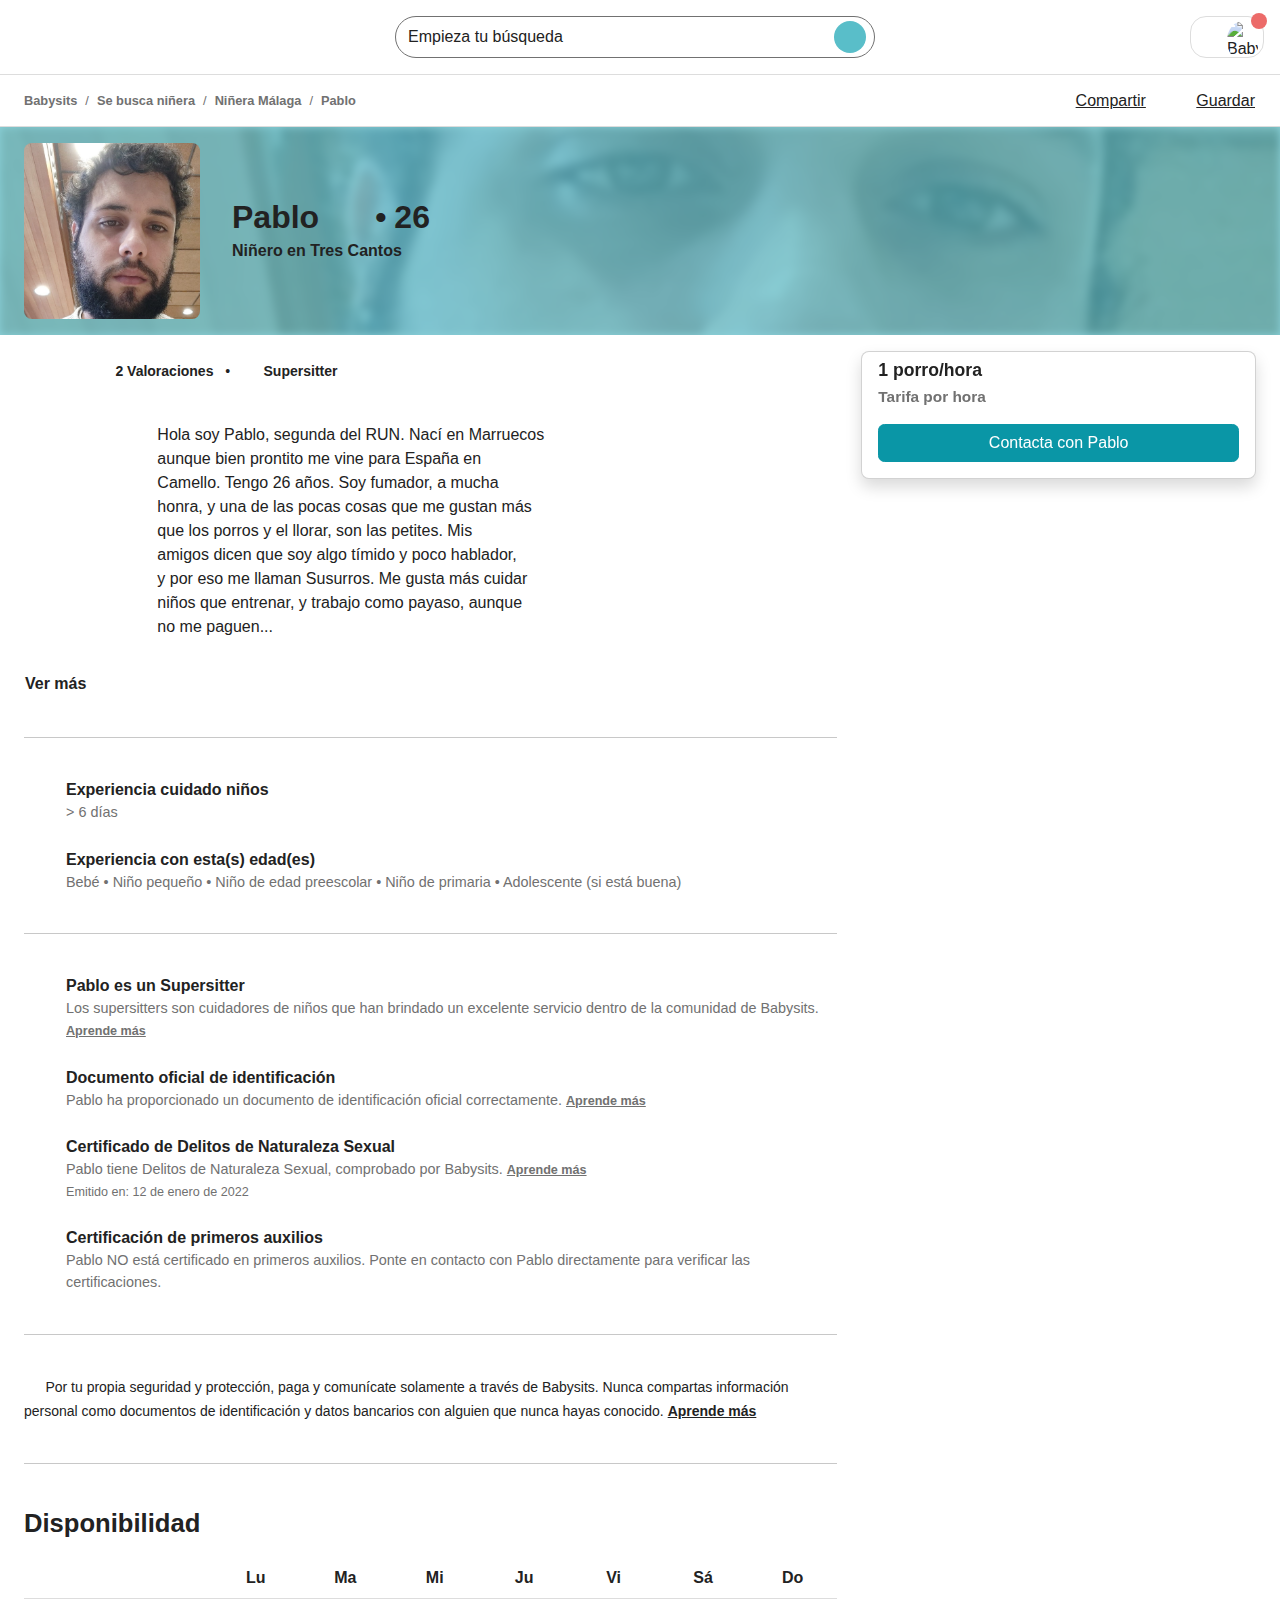
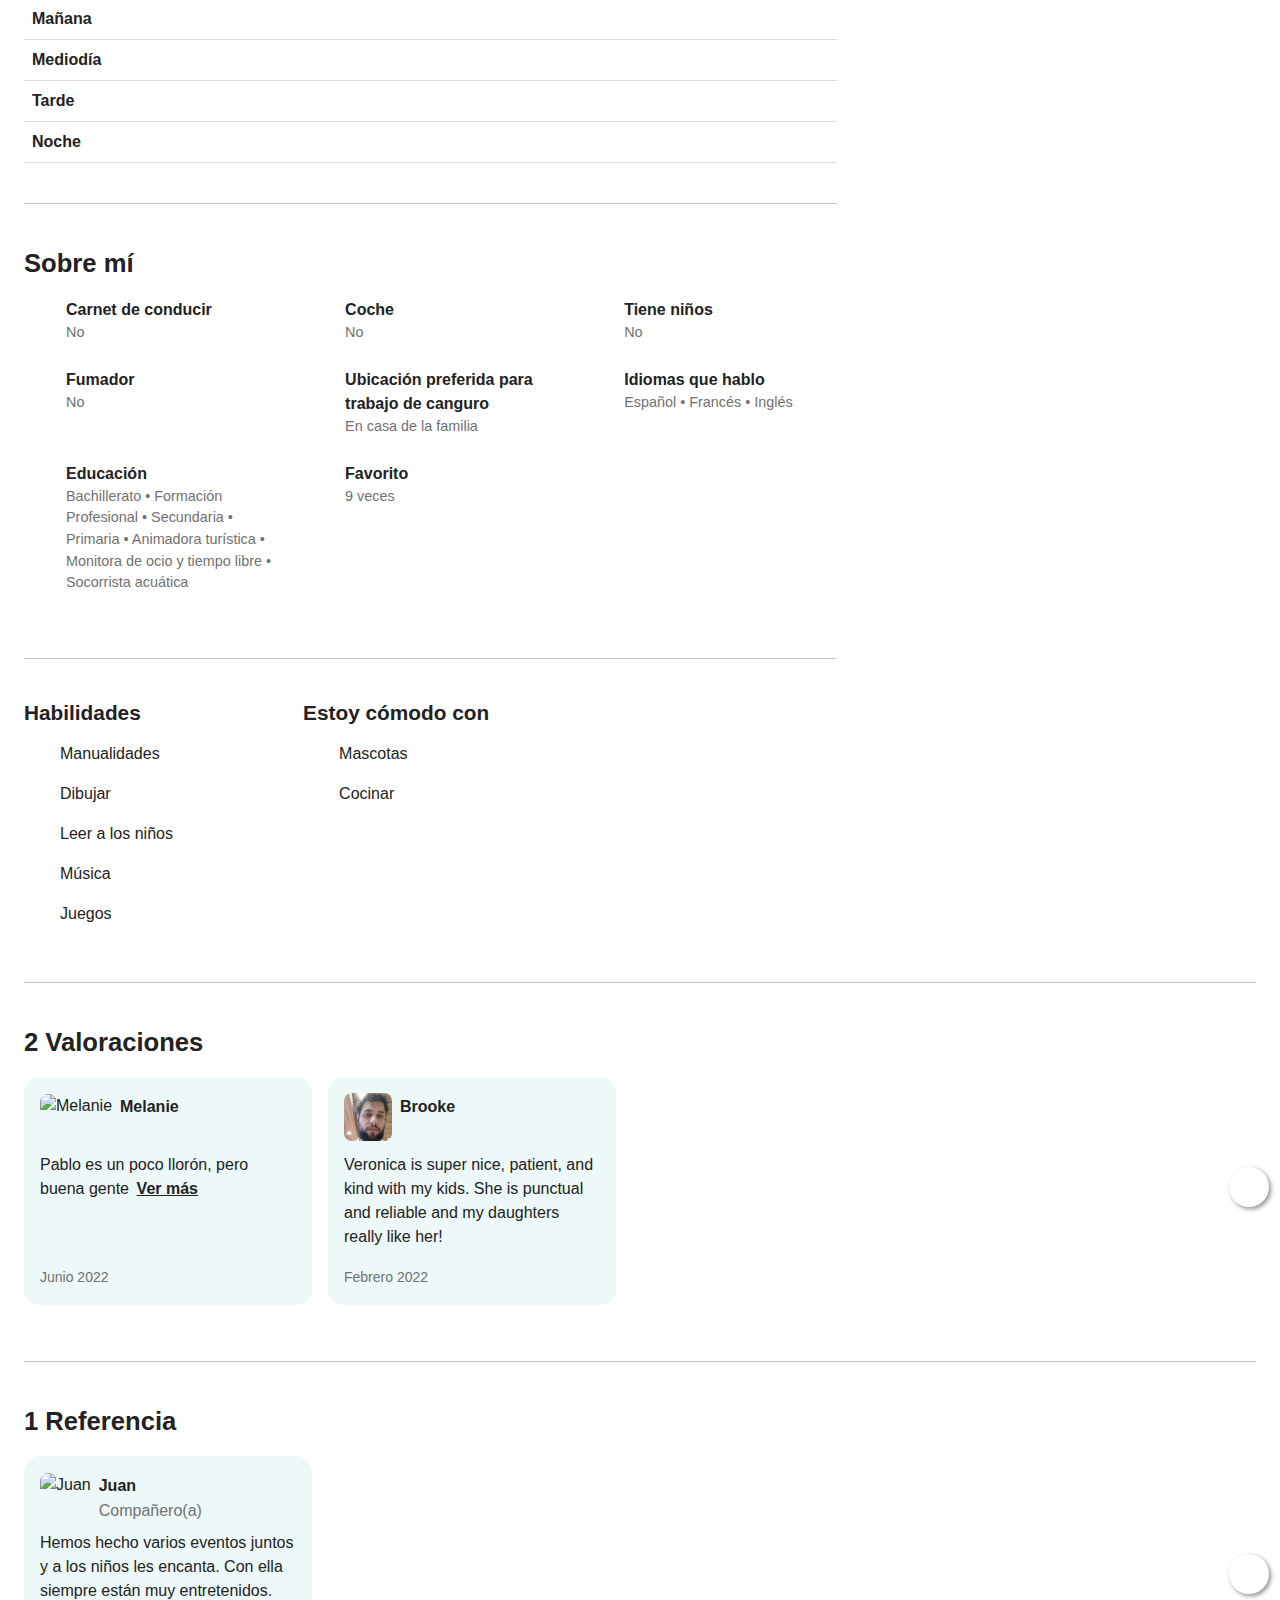
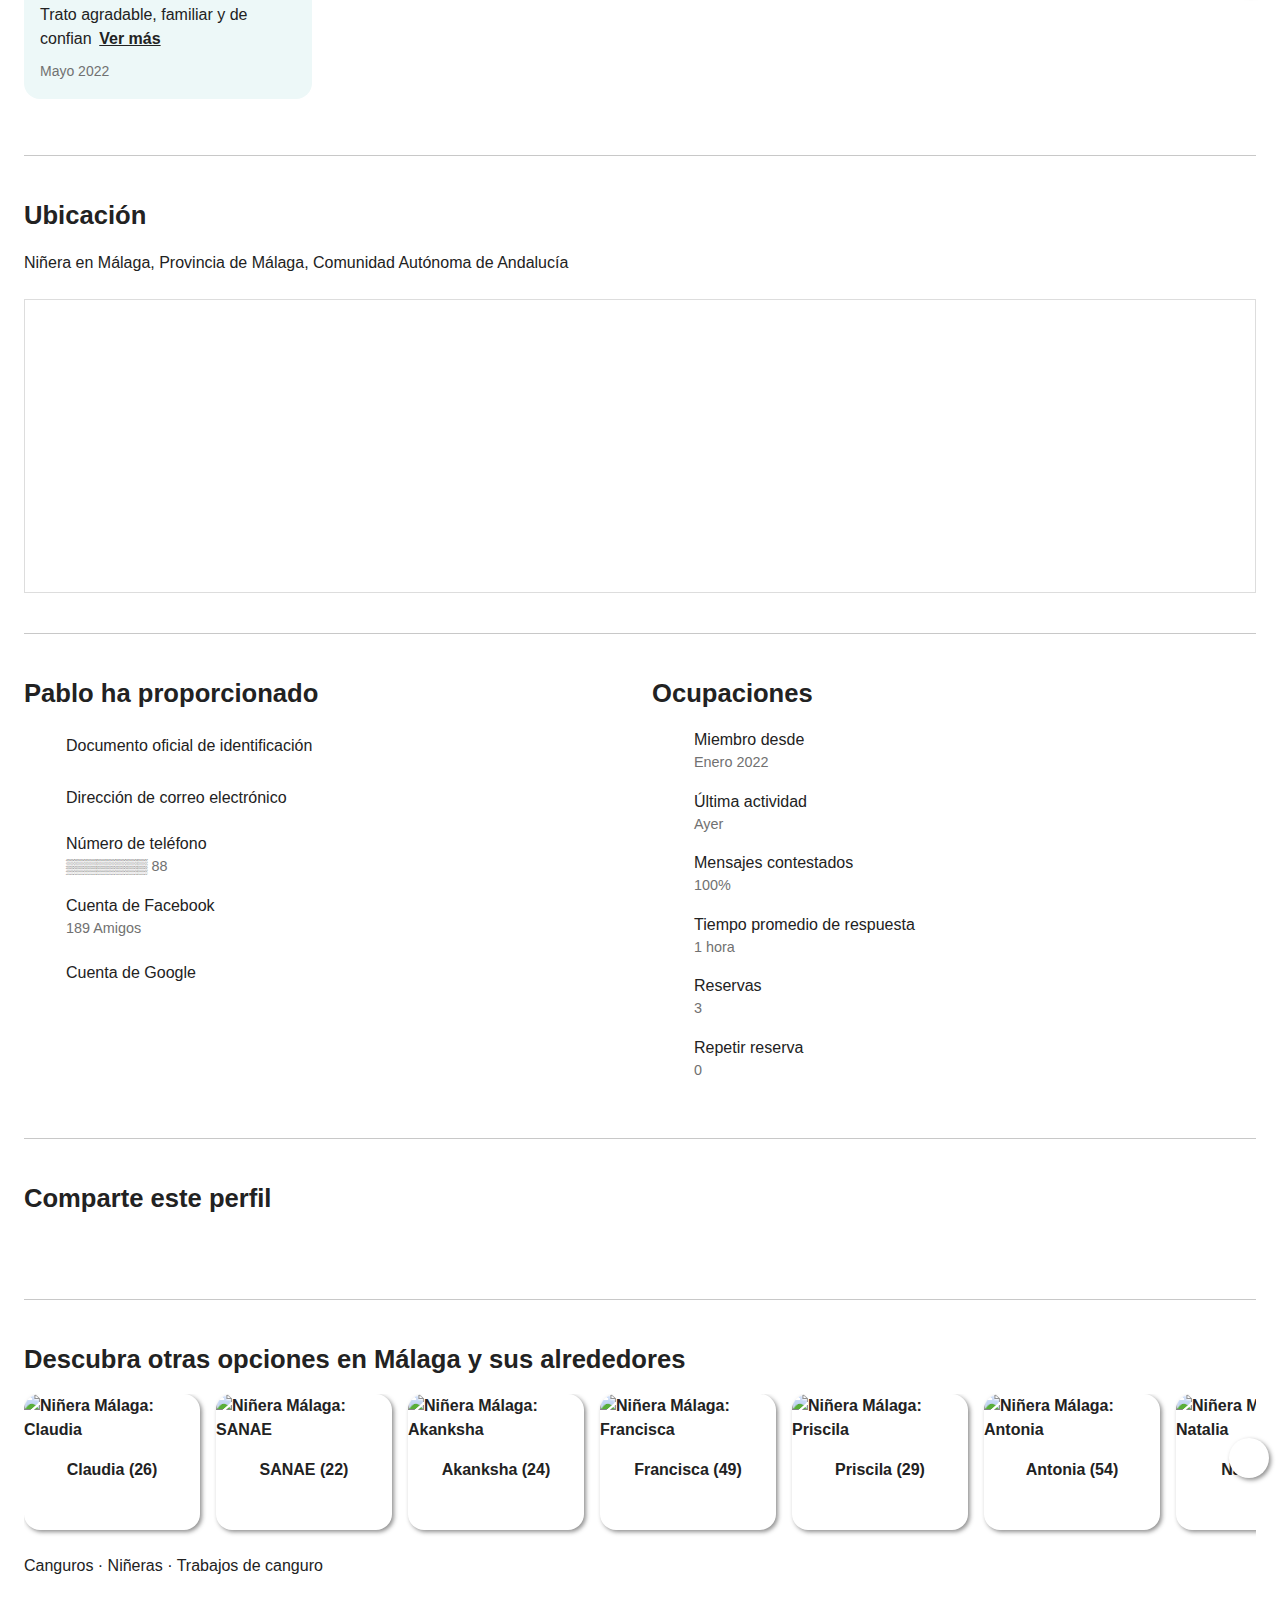
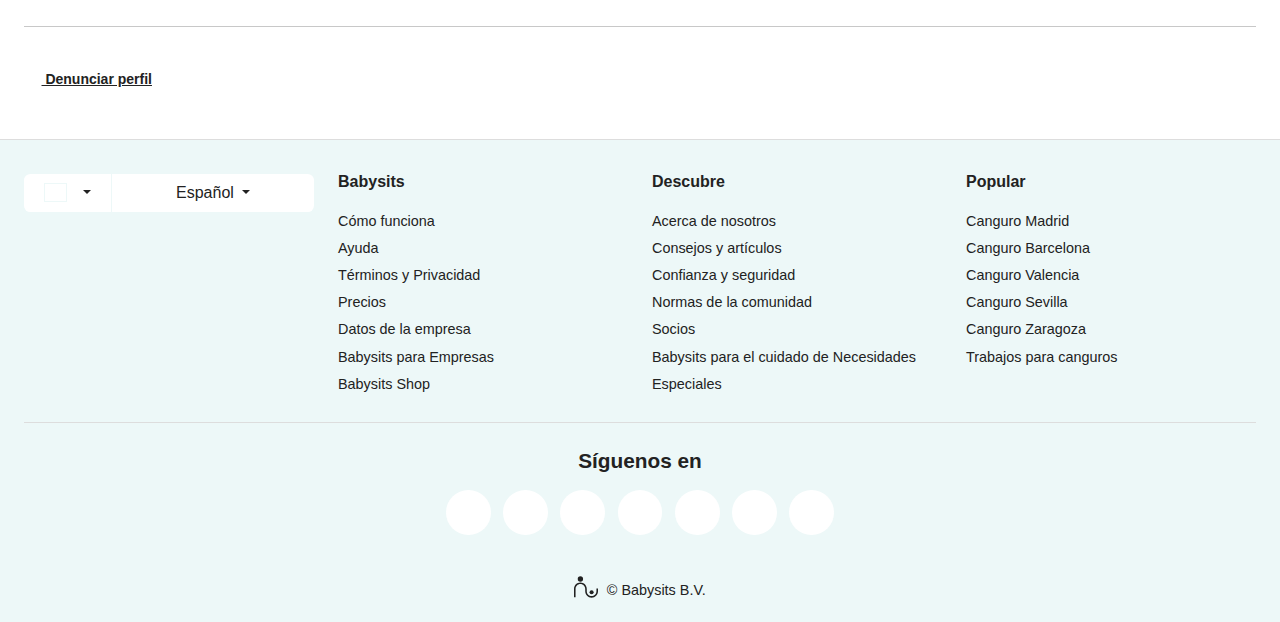
==== pablo.html @ 92f8b1a7 "Added first idea of the joke" ====
<!DOCTYPE html>
<html
  class="fontawesome-i2svg-pending"
  lang="es-ES"
  prefix="og: http://ogp.me/ns# fb: http://www.facebook.com/2008/fbml"
>
  <head>
    <meta charset="utf-8" />
    <meta http-equiv="X-UA-Compatible" content="IE=edge" />
    <script type="text/javascript">
      (window.NREUM || (NREUM = {})).init = {
        ajax: { deny_list: ["bam.nr-data.net"] },
      };
      (window.NREUM || (NREUM = {})).loader_config = {
        licenseKey: "92955b8f9c",
        applicationID: "19490933",
      };
      (() => {
        var e,
          t,
          r = {
            9071: (e, t, r) => {
              "use strict";
              r.d(t, { I: () => n });
              var n = 0,
                i = navigator.userAgent.match(/Firefox[\/\s](\d+\.\d+)/);
              i && (n = +i[1]);
            },
            6562: (e, t, r) => {
              "use strict";
              r.d(t, {
                P_: () => p,
                Mt: () => v,
                C5: () => d,
                DL: () => y,
                OP: () => N,
                lF: () => B,
                Yu: () => A,
                Dg: () => h,
                CX: () => f,
                GE: () => w,
                sU: () => M,
              });
              var n = {};
              r.r(n),
                r.d(n, { agent: () => x, match: () => j, version: () => O });
              var i = r(6797),
                o = r(909),
                a = r(8610);
              class s {
                constructor(e, t) {
                  try {
                    if (!e || "object" != typeof e)
                      return (0, a.Z)(
                        "New setting a Configurable requires an object as input"
                      );
                    if (!t || "object" != typeof t)
                      return (0, a.Z)(
                        "Setting a Configurable requires a model to set its initial properties"
                      );
                    Object.assign(this, t),
                      Object.entries(e).forEach((e) => {
                        let [t, r] = e;
                        const n = (0, o.q)(t);
                        n.length &&
                          r &&
                          "object" == typeof r &&
                          n.forEach((e) => {
                            e in r &&
                              ((0, a.Z)(
                                '"'
                                  .concat(
                                    e,
                                    '" is a protected attribute and can not be changed in feature '
                                  )
                                  .concat(t, ".  It will have no effect.")
                              ),
                              delete r[e]);
                          }),
                          (this[t] = r);
                      });
                  } catch (e) {
                    (0, a.Z)(
                      "An error occured while setting a Configurable",
                      e
                    );
                  }
                }
              }
              const c = {
                  beacon: i.ce.beacon,
                  errorBeacon: i.ce.errorBeacon,
                  licenseKey: void 0,
                  applicationID: void 0,
                  sa: void 0,
                  queueTime: void 0,
                  applicationTime: void 0,
                  ttGuid: void 0,
                  user: void 0,
                  account: void 0,
                  product: void 0,
                  extra: void 0,
                  jsAttributes: {},
                  userAttributes: void 0,
                  atts: void 0,
                  transactionName: void 0,
                  tNamePlain: void 0,
                },
                u = {};
              function d(e) {
                if (!e)
                  throw new Error(
                    "All info objects require an agent identifier!"
                  );
                if (!u[e])
                  throw new Error("Info for ".concat(e, " was never set"));
                return u[e];
              }
              function f(e, t) {
                if (!e)
                  throw new Error(
                    "All info objects require an agent identifier!"
                  );
                (u[e] = new s(t, c)), (0, i.Qy)(e, u[e], "info");
              }
              const l = {
                  allow_bfcache: !1,
                  privacy: { cookies_enabled: !0 },
                  ajax: {
                    deny_list: void 0,
                    enabled: !0,
                    harvestTimeSeconds: 10,
                  },
                  distributed_tracing: {
                    enabled: void 0,
                    exclude_newrelic_header: void 0,
                    cors_use_newrelic_header: void 0,
                    cors_use_tracecontext_headers: void 0,
                    allowed_origins: void 0,
                  },
                  ssl: void 0,
                  obfuscate: void 0,
                  jserrors: { enabled: !0, harvestTimeSeconds: 10 },
                  metrics: { enabled: !0, harvestTimeSeconds: 10 },
                  page_action: { enabled: !0, harvestTimeSeconds: 30 },
                  page_view_event: { enabled: !0 },
                  page_view_timing: { enabled: !0, harvestTimeSeconds: 30 },
                  session_trace: { enabled: !0, harvestTimeSeconds: 10 },
                  spa: { enabled: !0, harvestTimeSeconds: 10 },
                },
                g = {};
              function p(e) {
                if (!e)
                  throw new Error(
                    "All configuration objects require an agent identifier!"
                  );
                if (!g[e])
                  throw new Error(
                    "Configuration for ".concat(e, " was never set")
                  );
                return g[e];
              }
              function h(e, t) {
                if (!e)
                  throw new Error(
                    "All configuration objects require an agent identifier!"
                  );
                (g[e] = new s(t, l)), (0, i.Qy)(e, g[e], "config");
              }
              function v(e, t) {
                if (!e)
                  throw new Error(
                    "All configuration objects require an agent identifier!"
                  );
                var r = p(e);
                if (r) {
                  for (var n = t.split("."), i = 0; i < n.length - 1; i++)
                    if ("object" != typeof (r = r[n[i]])) return;
                  r = r[n[n.length - 1]];
                }
                return r;
              }
              const m = {
                  accountID: void 0,
                  trustKey: void 0,
                  agentID: void 0,
                  licenseKey: void 0,
                  applicationID: void 0,
                  xpid: void 0,
                },
                b = {};
              function y(e) {
                if (!e)
                  throw new Error(
                    "All loader-config objects require an agent identifier!"
                  );
                if (!b[e])
                  throw new Error(
                    "LoaderConfig for ".concat(e, " was never set")
                  );
                return b[e];
              }
              function w(e, t) {
                if (!e)
                  throw new Error(
                    "All loader-config objects require an agent identifier!"
                  );
                (b[e] = new s(t, m)), (0, i.Qy)(e, b[e], "loader_config");
              }
              const A = (0, i.mF)().o;
              var E = r(2053),
                x = null,
                O = null;
              if (navigator.userAgent) {
                var T = navigator.userAgent,
                  S = T.match(/Version\/(\S+)\s+Safari/);
                S &&
                  -1 === T.indexOf("Chrome") &&
                  -1 === T.indexOf("Chromium") &&
                  ((x = "Safari"), (O = S[1]));
              }
              function j(e, t) {
                if (!x) return !1;
                if (e !== x) return !1;
                if (!t) return !0;
                if (!O) return !1;
                for (
                  var r = O.split("."), n = t.split("."), i = 0;
                  i < n.length;
                  i++
                )
                  if (n[i] !== r[i]) return !1;
                return !0;
              }
              var D = r(5526),
                _ = r(2374);
              const k = "NRBA_SESSION_ID";
              function P() {
                if (!_.il) return null;
                try {
                  let e;
                  return (
                    null === (e = window.sessionStorage.getItem(k)) &&
                      ((e = (0, D.ky)(16)),
                      window.sessionStorage.setItem(k, e)),
                    e
                  );
                } catch (e) {
                  return null;
                }
              }
              var I = r(8226);
              const C = (e) => ({
                  customTransaction: void 0,
                  disabled: !1,
                  isolatedBacklog: !1,
                  loaderType: void 0,
                  maxBytes: 3e4,
                  offset: (0, E.yf)(),
                  onerror: void 0,
                  origin: "" + _._A.location,
                  ptid: void 0,
                  releaseIds: {},
                  sessionId: 1 == v(e, "privacy.cookies_enabled") ? P() : null,
                  xhrWrappable:
                    "function" ==
                    typeof _._A.XMLHttpRequest?.prototype?.addEventListener,
                  userAgent: n,
                  version: I.q,
                }),
                R = {};
              function N(e) {
                if (!e)
                  throw new Error(
                    "All runtime objects require an agent identifier!"
                  );
                if (!R[e])
                  throw new Error("Runtime for ".concat(e, " was never set"));
                return R[e];
              }
              function M(e, t) {
                if (!e)
                  throw new Error(
                    "All runtime objects require an agent identifier!"
                  );
                (R[e] = new s(t, C(e))), (0, i.Qy)(e, R[e], "runtime");
              }
              function B(e) {
                return (function (e) {
                  try {
                    const t = d(e);
                    return (
                      !!t.licenseKey && !!t.errorBeacon && !!t.applicationID
                    );
                  } catch (e) {
                    return !1;
                  }
                })(e);
              }
            },
            8226: (e, t, r) => {
              "use strict";
              r.d(t, { q: () => n });
              const n = "1225.PROD";
            },
            9557: (e, t, r) => {
              "use strict";
              r.d(t, { w: () => o });
              var n = r(8610);
              const i = { agentIdentifier: "" };
              class o {
                constructor(e) {
                  try {
                    if ("object" != typeof e)
                      return (0, n.Z)(
                        "shared context requires an object as input"
                      );
                    (this.sharedContext = {}),
                      Object.assign(this.sharedContext, i),
                      Object.entries(e).forEach((e) => {
                        let [t, r] = e;
                        Object.keys(i).includes(t) &&
                          (this.sharedContext[t] = r);
                      });
                  } catch (e) {
                    (0, n.Z)("An error occured while setting SharedContext", e);
                  }
                }
              }
            },
            4329: (e, t, r) => {
              "use strict";
              r.d(t, { L: () => d, R: () => c });
              var n = r(3752),
                i = r(7022),
                o = r(4045),
                a = r(2325);
              const s = {};
              function c(e, t) {
                const r = { staged: !1, priority: a.p[t] || 0 };
                u(e), s[e].get(t) || s[e].set(t, r);
              }
              function u(e) {
                e && (s[e] || (s[e] = new Map()));
              }
              function d() {
                let e =
                    arguments.length > 0 && void 0 !== arguments[0]
                      ? arguments[0]
                      : "",
                  t =
                    arguments.length > 1 && void 0 !== arguments[1]
                      ? arguments[1]
                      : "feature";
                if ((u(e), !e || !s[e].get(t))) return a(t);
                s[e].get(t).staged = !0;
                const r = Array.from(s[e]);
                function a(t) {
                  const r = e ? n.ee.get(e) : n.ee,
                    a = o.X.handlers;
                  if (r.backlog && a) {
                    var s = r.backlog[t],
                      c = a[t];
                    if (c) {
                      for (var u = 0; s && u < s.length; ++u) f(s[u], c);
                      (0, i.D)(c, function (e, t) {
                        (0, i.D)(t, function (t, r) {
                          r[0].on(e, r[1]);
                        });
                      });
                    }
                    delete a[t],
                      (r.backlog[t] = null),
                      r.emit("drain-" + t, []);
                  }
                }
                r.every((e) => {
                  let [t, r] = e;
                  return r.staged;
                }) &&
                  (r.sort((e, t) => e[1].priority - t[1].priority),
                  r.forEach((e) => {
                    let [t] = e;
                    a(t);
                  }));
              }
              function f(e, t) {
                var r = e[1];
                (0, i.D)(t[r], function (t, r) {
                  var n = e[0];
                  if (r[0] === n) {
                    var i = r[1],
                      o = e[3],
                      a = e[2];
                    i.apply(o, a);
                  }
                });
              }
            },
            3752: (e, t, r) => {
              "use strict";
              r.d(t, { c: () => f, ee: () => u });
              var n = r(6797),
                i = r(3916),
                o = r(7022),
                a = r(6562),
                s = "nr@context";
              let c = (0, n.fP)();
              var u;
              function d() {}
              function f(e) {
                return (0, i.X)(e, s, l);
              }
              function l() {
                return new d();
              }
              function g() {
                (u.backlog.api || u.backlog.feature) &&
                  ((u.aborted = !0), (u.backlog = {}));
              }
              c.ee
                ? (u = c.ee)
                : ((u = (function e(t, r) {
                    var n = {},
                      c = {},
                      f = {},
                      p = !1;
                    try {
                      p = 16 === r.length && (0, a.OP)(r).isolatedBacklog;
                    } catch (e) {}
                    var h = {
                      on: b,
                      addEventListener: b,
                      removeEventListener: y,
                      emit: m,
                      get: A,
                      listeners: w,
                      context: v,
                      buffer: E,
                      abort: g,
                      aborted: !1,
                      isBuffering: x,
                      debugId: r,
                      backlog: p
                        ? {}
                        : t && "object" == typeof t.backlog
                        ? t.backlog
                        : {},
                    };
                    return h;
                    function v(e) {
                      return e && e instanceof d
                        ? e
                        : e
                        ? (0, i.X)(e, s, l)
                        : l();
                    }
                    function m(e, r, n, i, o) {
                      if ((!1 !== o && (o = !0), !u.aborted || i)) {
                        t && o && t.emit(e, r, n);
                        for (
                          var a = v(n), s = w(e), d = s.length, f = 0;
                          f < d;
                          f++
                        )
                          s[f].apply(a, r);
                        var l = O()[c[e]];
                        return l && l.push([h, e, r, a]), a;
                      }
                    }
                    function b(e, t) {
                      n[e] = w(e).concat(t);
                    }
                    function y(e, t) {
                      var r = n[e];
                      if (r)
                        for (var i = 0; i < r.length; i++)
                          r[i] === t && r.splice(i, 1);
                    }
                    function w(e) {
                      return n[e] || [];
                    }
                    function A(t) {
                      return (f[t] = f[t] || e(h, t));
                    }
                    function E(e, t) {
                      var r = O();
                      h.aborted ||
                        (0, o.D)(e, function (e, n) {
                          (t = t || "feature"),
                            (c[n] = t),
                            t in r || (r[t] = []);
                        });
                    }
                    function x(e) {
                      return !!O()[c[e]];
                    }
                    function O() {
                      return h.backlog;
                    }
                  })(void 0, "globalEE")),
                  (c.ee = u));
            },
            9252: (e, t, r) => {
              "use strict";
              r.d(t, { E: () => n, p: () => i });
              var n = r(3752).ee.get("handle");
              function i(e, t, r, i, o) {
                o
                  ? (o.buffer([e], i), o.emit(e, t, r))
                  : (n.buffer([e], i), n.emit(e, t, r));
              }
            },
            4045: (e, t, r) => {
              "use strict";
              r.d(t, { X: () => o });
              var n = r(9252);
              o.on = a;
              var i = (o.handlers = {});
              function o(e, t, r, o) {
                a(o || n.E, i, e, t, r);
              }
              function a(e, t, r, i, o) {
                o || (o = "feature"), e || (e = n.E);
                var a = (t[o] = t[o] || {});
                (a[r] = a[r] || []).push([e, i]);
              }
            },
            8544: (e, t, r) => {
              "use strict";
              r.d(t, { bP: () => s, iz: () => c, m$: () => a });
              var n = r(2374);
              let i = !1,
                o = !1;
              try {
                const e = {
                  get passive() {
                    return (i = !0), !1;
                  },
                  get signal() {
                    return (o = !0), !1;
                  },
                };
                n._A.addEventListener("test", null, e),
                  n._A.removeEventListener("test", null, e);
              } catch (e) {}
              function a(e, t) {
                return i || o ? { capture: !!e, passive: i, signal: t } : !!e;
              }
              function s(e, t) {
                let r =
                  arguments.length > 2 &&
                  void 0 !== arguments[2] &&
                  arguments[2];
                window.addEventListener(e, t, a(r));
              }
              function c(e, t) {
                let r =
                  arguments.length > 2 &&
                  void 0 !== arguments[2] &&
                  arguments[2];
                document.addEventListener(e, t, a(r));
              }
            },
            5526: (e, t, r) => {
              "use strict";
              r.d(t, { Ht: () => a, M: () => o, Rl: () => i, ky: () => s });
              var n = r(2374);
              function i() {
                var e = null,
                  t = 0,
                  r = n._A?.crypto || n._A?.msCrypto;
                function i() {
                  return e ? 15 & e[t++] : (16 * Math.random()) | 0;
                }
                r &&
                  r.getRandomValues &&
                  (e = r.getRandomValues(new Uint8Array(31)));
                for (
                  var o,
                    a = "xxxxxxxx-xxxx-4xxx-yxxx-xxxxxxxxxxxx",
                    s = "",
                    c = 0;
                  c < a.length;
                  c++
                )
                  s +=
                    "x" === (o = a[c])
                      ? i().toString(16)
                      : "y" === o
                      ? (o = (3 & i()) | 8).toString(16)
                      : o;
                return s;
              }
              function o() {
                return s(16);
              }
              function a() {
                return s(32);
              }
              function s(e) {
                var t = null,
                  r = 0,
                  n = self.crypto || self.msCrypto;
                n &&
                  n.getRandomValues &&
                  Uint8Array &&
                  (t = n.getRandomValues(new Uint8Array(31)));
                for (var i = [], o = 0; o < e; o++) i.push(a().toString(16));
                return i.join("");
                function a() {
                  return t ? 15 & t[r++] : (16 * Math.random()) | 0;
                }
              }
            },
            2053: (e, t, r) => {
              "use strict";
              r.d(t, { nb: () => c, os: () => u, yf: () => s, zO: () => a });
              var n = r(7145),
                i = new Date().getTime(),
                o = i;
              function a() {
                return n.G && performance.now
                  ? Math.round(performance.now())
                  : (i = Math.max(new Date().getTime(), i)) - o;
              }
              function s() {
                return i;
              }
              function c(e) {
                o = e;
              }
              function u() {
                return o;
              }
            },
            7145: (e, t, r) => {
              "use strict";
              r.d(t, { G: () => n });
              const n =
                void 0 !== r(2374)._A?.performance?.timing?.navigationStart;
            },
            6625: (e, t, r) => {
              "use strict";
              r.d(t, { s: () => c, v: () => u });
              var n = r(8283),
                i = r(9071),
                o = r(2053),
                a = r(7145),
                s = r(2374);
              let c = !0;
              function u(e) {
                var t = (function () {
                  if (i.I && i.I < 9) return;
                  if (a.G)
                    return (c = !1), s._A?.performance?.timing?.navigationStart;
                })();
                t && ((0, n.B)(e, "starttime", t), (0, o.nb)(t));
              }
            },
            8283: (e, t, r) => {
              "use strict";
              r.d(t, { B: () => o, L: () => a });
              var n = r(2053),
                i = {};
              function o(e, t, r) {
                void 0 === r && (r = (0, n.zO)() + (0, n.os)()),
                  (i[e] = i[e] || {}),
                  (i[e][t] = r);
              }
              function a(e, t, r, n) {
                const o = e.sharedContext.agentIdentifier;
                var a = i[o]?.[r],
                  s = i[o]?.[n];
                void 0 !== a &&
                  void 0 !== s &&
                  e.store("measures", t, { value: s - a });
              }
            },
            9548: (e, t, r) => {
              "use strict";
              r.d(t, { T: () => i });
              var n = r(2374);
              const i = {
                isFileProtocol: function () {
                  let e = Boolean("file:" === (0, n.lW)()?.location?.protocol);
                  e && (i.supportabilityMetricSent = !0);
                  return e;
                },
                supportabilityMetricSent: !1,
              };
            },
            8610: (e, t, r) => {
              "use strict";
              function n(e, t) {
                console &&
                  console.warn &&
                  "function" == typeof console.warn &&
                  (console.warn("New Relic: ".concat(e)), t && console.warn(t));
              }
              r.d(t, { Z: () => n });
            },
            3916: (e, t, r) => {
              "use strict";
              r.d(t, { X: () => i });
              var n = Object.prototype.hasOwnProperty;
              function i(e, t, r) {
                if (n.call(e, t)) return e[t];
                var i = r();
                if (Object.defineProperty && Object.keys)
                  try {
                    return (
                      Object.defineProperty(e, t, {
                        value: i,
                        writable: !0,
                        enumerable: !1,
                      }),
                      i
                    );
                  } catch (e) {}
                return (e[t] = i), i;
              }
            },
            2374: (e, t, r) => {
              "use strict";
              r.d(t, { _A: () => o, il: () => n, lW: () => a, v6: () => i });
              const n = Boolean(
                  "undefined" != typeof window && window.document
                ),
                i = Boolean(
                  "undefined" != typeof WorkerGlobalScope &&
                    self.navigator instanceof WorkerNavigator
                );
              let o = (() => {
                if (n) return window;
                if (i) {
                  if (
                    "undefined" != typeof globalThis &&
                    globalThis instanceof WorkerGlobalScope
                  )
                    return globalThis;
                  if (self instanceof WorkerGlobalScope) return self;
                }
                throw new Error(
                  'New Relic browser agent shutting down due to error: Unable to locate global scope. This is possibly due to code redefining browser global variables like "self" and "window".'
                );
              })();
              function a() {
                return o;
              }
            },
            7022: (e, t, r) => {
              "use strict";
              r.d(t, { D: () => i });
              var n = Object.prototype.hasOwnProperty;
              function i(e, t) {
                var r = [],
                  i = "",
                  o = 0;
                for (i in e) n.call(e, i) && ((r[o] = t(i, e[i])), (o += 1));
                return r;
              }
            },
            9226: (e, t, r) => {
              "use strict";
              r.d(t, { $c: () => u, Ng: () => d, RR: () => c });
              var n = r(6562),
                i = r(9557),
                o = r(9548),
                a = r(8610),
                s = {
                  regex: /^file:\/\/(.*)/,
                  replacement: "file://OBFUSCATED",
                };
              class c extends i.w {
                constructor(e) {
                  super(e);
                }
                shouldObfuscate() {
                  return u(this.sharedContext.agentIdentifier).length > 0;
                }
                obfuscateString(e) {
                  if (!e || "string" != typeof e) return e;
                  for (
                    var t = u(this.sharedContext.agentIdentifier), r = e, n = 0;
                    n < t.length;
                    n++
                  ) {
                    var i = t[n].regex,
                      o = t[n].replacement || "*";
                    r = r.replace(i, o);
                  }
                  return r;
                }
              }
              function u(e) {
                var t = [],
                  r = (0, n.Mt)(e, "obfuscate") || [];
                return (t = t.concat(r)), o.T.isFileProtocol() && t.push(s), t;
              }
              function d(e) {
                for (var t = !1, r = !1, n = 0; n < e.length; n++) {
                  "regex" in e[n]
                    ? "string" != typeof e[n].regex &&
                      e[n].regex.constructor !== RegExp &&
                      ((0, a.Z)(
                        'An obfuscation replacement rule contains a "regex" value with an invalid type (must be a string or RegExp)'
                      ),
                      (r = !0))
                    : ((0, a.Z)(
                        'An obfuscation replacement rule was detected missing a "regex" value.'
                      ),
                      (r = !0));
                  var i = e[n].replacement;
                  i &&
                    "string" != typeof i &&
                    ((0, a.Z)(
                      'An obfuscation replacement rule contains a "replacement" value with an invalid type (must be a string)'
                    ),
                    (t = !0));
                }
                return !t && !r;
              }
            },
            2650: (e, t, r) => {
              "use strict";
              r.d(t, { K: () => a, b: () => o });
              var n = r(8544);
              function i() {
                return (
                  "undefined" == typeof document ||
                  "complete" === document.readyState
                );
              }
              function o(e, t) {
                if (i()) return e();
                (0, n.bP)("load", e, t);
              }
              function a(e) {
                if (i()) return e();
                (0, n.iz)("DOMContentLoaded", e);
              }
            },
            6797: (e, t, r) => {
              "use strict";
              r.d(t, {
                EZ: () => u,
                Qy: () => c,
                ce: () => o,
                fP: () => a,
                gG: () => d,
                mF: () => s,
              });
              var n = r(2053),
                i = r(2374);
              const o = {
                beacon: "bam.nr-data.net",
                errorBeacon: "bam.nr-data.net",
              };
              function a() {
                return (
                  i._A.NREUM || (i._A.NREUM = {}),
                  void 0 === i._A.newrelic && (i._A.newrelic = i._A.NREUM),
                  i._A.NREUM
                );
              }
              function s() {
                let e = a();
                return (
                  e.o ||
                    (e.o = {
                      ST: i._A.setTimeout,
                      SI: i._A.setImmediate,
                      CT: i._A.clearTimeout,
                      XHR: i._A.XMLHttpRequest,
                      REQ: i._A.Request,
                      EV: i._A.Event,
                      PR: i._A.Promise,
                      MO: i._A.MutationObserver,
                      FETCH: i._A.fetch,
                    }),
                  e
                );
              }
              function c(e, t, r) {
                let i = a();
                const o = i.initializedAgents || {},
                  s = o[e] || {};
                return (
                  Object.keys(s).length ||
                    (s.initializedAt = { ms: (0, n.zO)(), date: new Date() }),
                  (i.initializedAgents = { ...o, [e]: { ...s, [r]: t } }),
                  i
                );
              }
              function u(e, t) {
                a()[e] = t;
              }
              function d() {
                return (
                  (function () {
                    let e = a();
                    const t = e.info || {};
                    e.info = {
                      beacon: o.beacon,
                      errorBeacon: o.errorBeacon,
                      ...t,
                    };
                  })(),
                  (function () {
                    let e = a();
                    const t = e.init || {};
                    e.init = { ...t };
                  })(),
                  s(),
                  (function () {
                    let e = a();
                    const t = e.loader_config || {};
                    e.loader_config = { ...t };
                  })(),
                  a()
                );
              }
            },
            6998: (e, t, r) => {
              "use strict";
              r.d(t, { N: () => i, e: () => o });
              var n = r(8544);
              function i(e) {
                let t =
                  arguments.length > 1 &&
                  void 0 !== arguments[1] &&
                  arguments[1];
                return void (0, n.iz)("visibilitychange", function () {
                  if (t) {
                    if ("hidden" != document.visibilityState) return;
                    e();
                  }
                  e(document.visibilityState);
                });
              }
              function o() {
                return "hidden" === document.visibilityState ? -1 : 1 / 0;
              }
            },
            6034: (e, t, r) => {
              "use strict";
              r.d(t, { t: () => n });
              const n = r(2325).D.metrics;
            },
            600: (e, t, r) => {
              "use strict";
              r.r(t), r.d(t, { Instrument: () => O, constants: () => T });
              var n = r(9252),
                i = r(4045),
                o = r(6114),
                a = r(2374),
                s = {
                  REACT: "React",
                  ANGULAR: "Angular",
                  ANGULARJS: "AngularJS",
                  BACKBONE: "Backbone",
                  EMBER: "Ember",
                  VUE: "Vue",
                  METEOR: "Meteor",
                  ZEPTO: "Zepto",
                  JQUERY: "Jquery",
                };
              function c() {
                if (!a.il) return [];
                var e = [];
                try {
                  (function () {
                    try {
                      if (window.React || window.ReactDOM || window.ReactRedux)
                        return !0;
                      if (
                        document.querySelector(
                          "[data-reactroot], [data-reactid]"
                        )
                      )
                        return !0;
                      for (
                        var e = document.querySelectorAll("body > div"), t = 0;
                        t < e.length;
                        t++
                      )
                        if (
                          Object.keys(e[t]).indexOf("_reactRootContainer") >= 0
                        )
                          return !0;
                      return !1;
                    } catch (e) {
                      return !1;
                    }
                  })() && e.push(s.REACT),
                    (function () {
                      try {
                        return (
                          !!window.angular ||
                          !!document.querySelector(
                            ".ng-binding, [ng-app], [data-ng-app], [ng-controller], [data-ng-controller], [ng-repeat], [data-ng-repeat]"
                          ) ||
                          !!document.querySelector(
                            'script[src*="angular.js"], script[src*="angular.min.js"]'
                          )
                        );
                      } catch (e) {
                        return !1;
                      }
                    })() && e.push(s.ANGULARJS),
                    (function () {
                      try {
                        return (
                          !!(
                            window.hasOwnProperty("ng") &&
                            window.ng.hasOwnProperty("coreTokens") &&
                            window.ng.coreTokens.hasOwnProperty("NgZone")
                          ) ||
                          !!document.querySelectorAll("[ng-version]").length
                        );
                      } catch (e) {
                        return !1;
                      }
                    })() && e.push(s.ANGULAR),
                    window.Backbone && e.push(s.BACKBONE),
                    window.Ember && e.push(s.EMBER),
                    window.Vue && e.push(s.VUE),
                    window.Meteor && e.push(s.METEOR),
                    window.Zepto && e.push(s.ZEPTO),
                    window.jQuery && e.push(s.JQUERY);
                } catch (e) {}
                return e;
              }
              var u = r(9548),
                d = r(9226),
                f = r(8226),
                l = r(2650),
                g = r(8544),
                p = r(6562),
                h = r(8610);
              const v = {
                dedicated: Boolean(a._A?.Worker),
                shared: Boolean(a._A?.SharedWorker),
                service: Boolean(a._A?.navigator?.serviceWorker),
              };
              let m, b, y;
              var w = r(6034);
              var A, E, x;
              class O extends o.S {
                constructor(e, t) {
                  var r;
                  let n =
                    !(arguments.length > 2 && void 0 !== arguments[2]) ||
                    arguments[2];
                  super(e, t, w.t, n),
                    (r = this),
                    this.singleChecks(),
                    this.eachSessionChecks(),
                    (0, i.X)(
                      "record-supportability",
                      function () {
                        return r.recordSupportability(...arguments);
                      },
                      this.featureName,
                      this.ee
                    ),
                    (0, i.X)(
                      "record-custom",
                      function () {
                        return r.recordCustom(...arguments);
                      },
                      this.featureName,
                      this.ee
                    ),
                    this.importAggregator();
                }
                recordSupportability(e, t) {
                  var r = ["sm", e, { name: e }, t];
                  return (
                    (0, n.p)("storeMetric", r, null, this.featureName, this.ee),
                    r
                  );
                }
                recordCustom(e, t) {
                  var r = ["cm", e, { name: e }, t];
                  return (
                    (0, n.p)(
                      "storeEventMetrics",
                      r,
                      null,
                      this.featureName,
                      this.ee
                    ),
                    r
                  );
                }
                singleChecks() {
                  this.recordSupportability(
                    "Generic/Version/".concat(f.q, "/Detected")
                  );
                  const { loaderType: e } = (0, p.OP)(this.agentIdentifier);
                  e &&
                    this.recordSupportability(
                      "Generic/LoaderType/".concat(e, "/Detected")
                    ),
                    a.il &&
                      (0, l.K)(() => {
                        c().forEach((e) => {
                          this.recordSupportability(
                            "Framework/" + e + "/Detected"
                          );
                        });
                      }),
                    u.T.isFileProtocol() &&
                      (this.recordSupportability(
                        "Generic/FileProtocol/Detected"
                      ),
                      (u.T.supportabilityMetricSent = !0));
                  const t = (0, d.$c)(this.agentIdentifier);
                  t.length > 0 &&
                    this.recordSupportability("Generic/Obfuscate/Detected"),
                    t.length > 0 &&
                      !(0, d.Ng)(t) &&
                      this.recordSupportability("Generic/Obfuscate/Invalid"),
                    (function (e) {
                      if (!m) {
                        if (v.dedicated) {
                          m = Worker;
                          try {
                            a._A.Worker = r(m, "Dedicated");
                          } catch (e) {
                            o(e, "Dedicated");
                          }
                          if (v.shared) {
                            b = SharedWorker;
                            try {
                              a._A.SharedWorker = r(b, "Shared");
                            } catch (e) {
                              o(e, "Shared");
                            }
                          } else n("Shared");
                          if (v.service) {
                            y = navigator.serviceWorker.register;
                            try {
                              a._A.navigator.serviceWorker.register =
                                ((t = y),
                                function () {
                                  for (
                                    var e = arguments.length,
                                      r = new Array(e),
                                      n = 0;
                                    n < e;
                                    n++
                                  )
                                    r[n] = arguments[n];
                                  return (
                                    i("Service", r[1]?.type),
                                    t.apply(navigator.serviceWorker, r)
                                  );
                                });
                            } catch (e) {
                              o(e, "Service");
                            }
                          } else n("Service");
                          var t;
                          return;
                        }
                        n("All");
                      }
                      function r(e, t) {
                        return "undefined" == typeof Proxy
                          ? e
                          : new Proxy(e, {
                              construct: (e, r) => (
                                i(t, r[1]?.type), new e(...r)
                              ),
                            });
                      }
                      function n(t) {
                        a.v6 || e("Workers/".concat(t, "/Unavailable"));
                      }
                      function i(t, r) {
                        e(
                          "Workers/".concat(
                            t,
                            "module" === r ? "/Module" : "/Classic"
                          )
                        );
                      }
                      function o(t, r) {
                        e("Workers/".concat(r, "/SM/Unsupported")),
                          (0, h.Z)(
                            "NR Agent: Unable to capture ".concat(
                              r,
                              " workers."
                            ),
                            t
                          );
                      }
                    })(this.recordSupportability.bind(this));
                }
                eachSessionChecks() {
                  a.il &&
                    (0, g.bP)("pageshow", (e) => {
                      e.persisted &&
                        this.recordSupportability(
                          "Generic/BFCache/PageRestored"
                        );
                    });
                }
              }
              (A = O),
                (E = "featureName"),
                (x = w.t),
                (E = (function (e) {
                  var t = (function (e, t) {
                    if ("object" != typeof e || null === e) return e;
                    var r = e[Symbol.toPrimitive];
                    if (void 0 !== r) {
                      var n = r.call(e, t || "default");
                      if ("object" != typeof n) return n;
                      throw new TypeError(
                        "@@toPrimitive must return a primitive value."
                      );
                    }
                    return ("string" === t ? String : Number)(e);
                  })(e, "string");
                  return "symbol" == typeof t ? t : String(t);
                })(E)) in A
                  ? Object.defineProperty(A, E, {
                      value: x,
                      enumerable: !0,
                      configurable: !0,
                      writable: !0,
                    })
                  : (A[E] = x);
              var T = { SUPPORTABILITY_METRIC: "sm", CUSTOM_METRIC: "cm" };
            },
            2484: (e, t, r) => {
              "use strict";
              r.d(t, { t: () => n });
              const n = r(2325).D.pageViewEvent;
            },
            5637: (e, t, r) => {
              "use strict";
              r.r(t), r.d(t, { Instrument: () => h });
              var n,
                i,
                o,
                a = r(9252),
                s = r(2053),
                c = r(8283),
                u = r(6625),
                d = r(6114),
                f = r(2650),
                l = r(2484),
                g = r(2325),
                p = r(2374);
              class h extends d.S {
                constructor(e, t) {
                  let r =
                    !(arguments.length > 2 && void 0 !== arguments[2]) ||
                    arguments[2];
                  super(e, t, l.t, r),
                    p.il &&
                      ((0, u.v)(e),
                      (0, c.B)(e, "firstbyte", (0, s.yf)()),
                      (0, f.K)(() => this.measureDomContentLoaded()),
                      (0, f.b)(() => this.measureWindowLoaded(), !0),
                      this.importAggregator());
                }
                measureWindowLoaded() {
                  var e = (0, s.zO)();
                  (0, c.B)(this.agentIdentifier, "onload", e + (0, s.os)()),
                    (0, a.p)(
                      "timing",
                      ["load", e],
                      void 0,
                      g.D.pageViewTiming,
                      this.ee
                    );
                }
                measureDomContentLoaded() {
                  (0, c.B)(
                    this.agentIdentifier,
                    "domContent",
                    (0, s.zO)() + (0, s.os)()
                  );
                }
              }
              (n = h),
                (i = "featureName"),
                (o = l.t),
                (i = (function (e) {
                  var t = (function (e, t) {
                    if ("object" != typeof e || null === e) return e;
                    var r = e[Symbol.toPrimitive];
                    if (void 0 !== r) {
                      var n = r.call(e, t || "default");
                      if ("object" != typeof n) return n;
                      throw new TypeError(
                        "@@toPrimitive must return a primitive value."
                      );
                    }
                    return ("string" === t ? String : Number)(e);
                  })(e, "string");
                  return "symbol" == typeof t ? t : String(t);
                })(i)) in n
                  ? Object.defineProperty(n, i, {
                      value: o,
                      enumerable: !0,
                      configurable: !0,
                      writable: !0,
                    })
                  : (n[i] = o);
            },
            6382: (e, t, r) => {
              "use strict";
              r.d(t, { t: () => n });
              const n = r(2325).D.pageViewTiming;
            },
            7817: (e, t, r) => {
              "use strict";
              r.r(t), r.d(t, { Instrument: () => h });
              var n,
                i,
                o,
                a = r(9252),
                s = r(6998),
                c = r(8544),
                u = r(2053),
                d = r(6562),
                f = r(6114),
                l = r(6382),
                g = r(2325),
                p = r(2374);
              class h extends f.S {
                constructor(e, t) {
                  var r;
                  let n =
                    !(arguments.length > 2 && void 0 !== arguments[2]) ||
                    arguments[2];
                  if ((super(e, t, l.t, n), (r = this), p.il)) {
                    if (
                      ((this.pageHiddenTime = (0, s.e)()),
                      this.performanceObserver,
                      this.lcpPerformanceObserver,
                      this.clsPerformanceObserver,
                      (this.fiRecorded = !1),
                      "PerformanceObserver" in window &&
                        "function" == typeof window.PerformanceObserver)
                    ) {
                      this.performanceObserver = new PerformanceObserver(
                        function () {
                          return r.perfObserver(...arguments);
                        }
                      );
                      try {
                        this.performanceObserver.observe({
                          entryTypes: ["paint"],
                        });
                      } catch (e) {}
                      this.lcpPerformanceObserver = new PerformanceObserver(
                        function () {
                          return r.lcpObserver(...arguments);
                        }
                      );
                      try {
                        this.lcpPerformanceObserver.observe({
                          entryTypes: ["largest-contentful-paint"],
                        });
                      } catch (e) {}
                      this.clsPerformanceObserver = new PerformanceObserver(
                        function () {
                          return r.clsObserver(...arguments);
                        }
                      );
                      try {
                        this.clsPerformanceObserver.observe({
                          type: "layout-shift",
                          buffered: !0,
                        });
                      } catch (e) {}
                    }
                    this.fiRecorded = !1;
                    [
                      "click",
                      "keydown",
                      "mousedown",
                      "pointerdown",
                      "touchstart",
                    ].forEach((e) => {
                      (0, c.iz)(e, function () {
                        return r.captureInteraction(...arguments);
                      });
                    }),
                      (0, s.N)(() => {
                        (this.pageHiddenTime = (0, u.zO)()),
                          (0, a.p)(
                            "docHidden",
                            [this.pageHiddenTime],
                            void 0,
                            g.D.pageViewTiming,
                            this.ee
                          );
                      }, !0),
                      (0, c.bP)("pagehide", () =>
                        (0, a.p)(
                          "winPagehide",
                          [(0, u.zO)()],
                          void 0,
                          g.D.pageViewTiming,
                          this.ee
                        )
                      ),
                      this.importAggregator();
                  }
                }
                perfObserver(e, t) {
                  e.getEntries().forEach((e) => {
                    "first-paint" === e.name
                      ? (0, a.p)(
                          "timing",
                          ["fp", Math.floor(e.startTime)],
                          void 0,
                          g.D.pageViewTiming,
                          this.ee
                        )
                      : "first-contentful-paint" === e.name &&
                        (0, a.p)(
                          "timing",
                          ["fcp", Math.floor(e.startTime)],
                          void 0,
                          g.D.pageViewTiming,
                          this.ee
                        );
                  });
                }
                lcpObserver(e, t) {
                  var r = e.getEntries();
                  if (r.length > 0) {
                    var n = r[r.length - 1];
                    if (this.pageHiddenTime < n.startTime) return;
                    var i = [n],
                      o = this.addConnectionAttributes({});
                    o && i.push(o),
                      (0, a.p)("lcp", i, void 0, g.D.pageViewTiming, this.ee);
                  }
                }
                clsObserver(e) {
                  e.getEntries().forEach((e) => {
                    e.hadRecentInput ||
                      (0, a.p)("cls", [e], void 0, g.D.pageViewTiming, this.ee);
                  });
                }
                addConnectionAttributes(e) {
                  var t =
                    navigator.connection ||
                    navigator.mozConnection ||
                    navigator.webkitConnection;
                  if (t)
                    return (
                      t.type && (e["net-type"] = t.type),
                      t.effectiveType && (e["net-etype"] = t.effectiveType),
                      t.rtt && (e["net-rtt"] = t.rtt),
                      t.downlink && (e["net-dlink"] = t.downlink),
                      e
                    );
                }
                captureInteraction(e) {
                  if (e instanceof d.Yu.EV && !this.fiRecorded) {
                    var t = Math.round(e.timeStamp),
                      r = { type: e.type };
                    this.addConnectionAttributes(r),
                      t <= (0, u.zO)()
                        ? (r.fid = (0, u.zO)() - t)
                        : t > (0, u.os)() && t <= Date.now()
                        ? ((t -= (0, u.os)()), (r.fid = (0, u.zO)() - t))
                        : (t = (0, u.zO)()),
                      (this.fiRecorded = !0),
                      (0, a.p)(
                        "timing",
                        ["fi", t, r],
                        void 0,
                        g.D.pageViewTiming,
                        this.ee
                      );
                  }
                }
              }
              (n = h),
                (i = "featureName"),
                (o = l.t),
                (i = (function (e) {
                  var t = (function (e, t) {
                    if ("object" != typeof e || null === e) return e;
                    var r = e[Symbol.toPrimitive];
                    if (void 0 !== r) {
                      var n = r.call(e, t || "default");
                      if ("object" != typeof n) return n;
                      throw new TypeError(
                        "@@toPrimitive must return a primitive value."
                      );
                    }
                    return ("string" === t ? String : Number)(e);
                  })(e, "string");
                  return "symbol" == typeof t ? t : String(t);
                })(i)) in n
                  ? Object.defineProperty(n, i, {
                      value: o,
                      enumerable: !0,
                      configurable: !0,
                      writable: !0,
                    })
                  : (n[i] = o);
            },
            1509: (e, t, r) => {
              "use strict";
              r.d(t, { W: () => s });
              var n = r(6562),
                i = r(3752),
                o = r(2384),
                a = r(6797);
              class s {
                constructor(e, t, r) {
                  (this.agentIdentifier = e),
                    (this.aggregator = t),
                    (this.ee = i.ee.get(
                      e,
                      (0, n.OP)(this.agentIdentifier).isolatedBacklog
                    )),
                    (this.featureName = r),
                    (this.blocked = !1),
                    this.checkConfiguration();
                }
                checkConfiguration() {
                  if (!(0, n.lF)(this.agentIdentifier)) {
                    let e = { ...(0, a.gG)().info?.jsAttributes };
                    try {
                      e = {
                        ...e,
                        ...(0, n.C5)(this.agentIdentifier)?.jsAttributes,
                      };
                    } catch (e) {}
                    (0, o.j)(this.agentIdentifier, {
                      ...(0, a.gG)(),
                      info: { ...(0, a.gG)().info, jsAttributes: e },
                    });
                  }
                }
              }
            },
            6114: (e, t, r) => {
              "use strict";
              r.d(t, { S: () => c });
              var n = r(4329),
                i = r(1509),
                o = r(2650),
                a = r(2374),
                s = r(8610);
              class c extends i.W {
                constructor(e, t, r) {
                  let i =
                    !(arguments.length > 3 && void 0 !== arguments[3]) ||
                    arguments[3];
                  super(e, t, r),
                    (this.hasAggregator = !1),
                    (this.auto = i),
                    this.abortHandler,
                    i && (0, n.R)(e, r);
                }
                importAggregator() {
                  if (this.hasAggregator || !this.auto) return;
                  this.hasAggregator = !0;
                  const e = async () => {
                    try {
                      const { lazyLoader: e } = await r
                          .e(729)
                          .then(r.bind(r, 8110)),
                        { Aggregate: t } = await e(
                          this.featureName,
                          "aggregate"
                        );
                      new t(this.agentIdentifier, this.aggregator);
                    } catch (e) {
                      (0, s.Z)(
                        "Downloading ".concat(this.featureName, " failed...")
                      ),
                        this.abortHandler?.();
                    }
                  };
                  a.v6 ? e() : (0, o.b)(() => e(), !0);
                }
              }
            },
            2384: (e, t, r) => {
              "use strict";
              r.d(t, { j: () => y });
              var n = r(8683),
                i = r.n(n),
                o = r(2325),
                a = r(6562),
                s = r(9252),
                c = r(7022),
                u = r(3752),
                d = r(2053),
                f = r(4329),
                l = r(2650),
                g = r(2374),
                p = r(8610);
              function h(e) {
                [
                  "setErrorHandler",
                  "finished",
                  "addToTrace",
                  "inlineHit",
                  "addRelease",
                  "addPageAction",
                  "setCurrentRouteName",
                  "setPageViewName",
                  "setCustomAttribute",
                  "interaction",
                  "noticeError",
                ].forEach((t) => {
                  e[t] = function () {
                    for (
                      var r = arguments.length, n = new Array(r), i = 0;
                      i < r;
                      i++
                    )
                      n[i] = arguments[i];
                    return (function (t) {
                      for (
                        var r = arguments.length,
                          n = new Array(r > 1 ? r - 1 : 0),
                          i = 1;
                        i < r;
                        i++
                      )
                        n[i - 1] = arguments[i];
                      Object.values(e.initializedAgents).forEach((e) => {
                        e.exposed && e.api[t] && e.api[t](...n);
                      });
                    })(t, ...n);
                  };
                });
              }
              var v = r(6797);
              const m = {
                stn: o.D.sessionTrace,
                err: o.D.jserrors,
                ins: o.D.pageAction,
                spa: o.D.spa,
              };
              const b = {};
              function y(e) {
                let t =
                    arguments.length > 1 && void 0 !== arguments[1]
                      ? arguments[1]
                      : {},
                  n = arguments.length > 2 ? arguments[2] : void 0,
                  y = arguments.length > 3 ? arguments[3] : void 0,
                  {
                    init: w,
                    info: A,
                    loader_config: E,
                    runtime: x = { loaderType: n },
                    exposed: O = !0,
                  } = t;
                const T = (0, v.gG)();
                let S = {};
                return (
                  A ||
                    ((w = T.init),
                    (A = T.info),
                    (E = T.loader_config),
                    (S = T)),
                  g.v6 &&
                    (A.jsAttributes = { ...A.jsAttributes, isWorker: !0 }),
                  (0, a.CX)(e, A),
                  (0, a.Dg)(e, w || {}),
                  (0, a.GE)(e, E || {}),
                  (0, a.sU)(e, x),
                  (function (e, t, n) {
                    n || (0, f.R)(e, "api"), h(t);
                    var v = u.ee.get(e),
                      m = v.get("tracer"),
                      b = "api-",
                      y = b + "ixn-";
                    function w() {}
                    (0, c.D)(
                      [
                        "setErrorHandler",
                        "finished",
                        "addToTrace",
                        "inlineHit",
                        "addRelease",
                      ],
                      function (e, r) {
                        t[r] = E(b, r, !0, "api");
                      }
                    ),
                      (t.addPageAction = E(
                        b,
                        "addPageAction",
                        !0,
                        o.D.pageAction
                      )),
                      (t.setCurrentRouteName = E(b, "routeName", !0, o.D.spa)),
                      (t.setPageViewName = function (t, r) {
                        if ("string" == typeof t)
                          return (
                            "/" !== t.charAt(0) && (t = "/" + t),
                            ((0, a.OP)(e).customTransaction =
                              (r || "http://custom.transaction") + t),
                            E(b, "setPageViewName", !0, "api")()
                          );
                      }),
                      (t.setCustomAttribute = function (t, r) {
                        const n = (0, a.C5)(e);
                        return (
                          (0, a.CX)(e, {
                            ...n,
                            jsAttributes: { ...n.jsAttributes, [t]: r },
                          }),
                          E(b, "setCustomAttribute", !0, "api")()
                        );
                      }),
                      (t.interaction = function () {
                        return new w().get();
                      });
                    var A = (w.prototype = {
                      createTracer: function (e, t) {
                        var r = {},
                          n = this,
                          i = "function" == typeof t;
                        return (
                          (0, s.p)(
                            y + "tracer",
                            [(0, d.zO)(), e, r],
                            n,
                            o.D.spa,
                            v
                          ),
                          function () {
                            if (
                              (m.emit(
                                (i ? "" : "no-") + "fn-start",
                                [(0, d.zO)(), n, i],
                                r
                              ),
                              i)
                            )
                              try {
                                return t.apply(this, arguments);
                              } catch (e) {
                                throw (
                                  (m.emit(
                                    "fn-err",
                                    [
                                      arguments,
                                      this,
                                      "string" == typeof e ? new Error(e) : e,
                                    ],
                                    r
                                  ),
                                  e)
                                );
                              } finally {
                                m.emit("fn-end", [(0, d.zO)()], r);
                              }
                          }
                        );
                      },
                    });
                    function E(e, t, r, n) {
                      return function () {
                        return (
                          (0, s.p)(
                            "record-supportability",
                            ["API/" + t + "/called"],
                            void 0,
                            o.D.metrics,
                            v
                          ),
                          (0, s.p)(
                            e + t,
                            [(0, d.zO)()].concat(i()(arguments)),
                            r ? null : this,
                            n,
                            v
                          ),
                          r ? void 0 : this
                        );
                      };
                    }
                    function x() {
                      r.e(439)
                        .then(r.bind(r, 5692))
                        .then((t) => {
                          let { setAPI: r } = t;
                          r(e), (0, f.L)(e, "api");
                        })
                        .catch(() =>
                          (0, p.Z)("Downloading runtime APIs failed...")
                        );
                    }
                    (0, c.D)(
                      "actionText,setName,setAttribute,save,ignore,onEnd,getContext,end,get".split(
                        ","
                      ),
                      function (e, t) {
                        A[t] = E(y, t, void 0, o.D.spa);
                      }
                    ),
                      (t.noticeError = function (e, t) {
                        "string" == typeof e && (e = new Error(e)),
                          (0, s.p)(
                            "record-supportability",
                            ["API/noticeError/called"],
                            void 0,
                            o.D.metrics,
                            v
                          ),
                          (0, s.p)(
                            "err",
                            [e, (0, d.zO)(), !1, t],
                            void 0,
                            o.D.jserrors,
                            v
                          );
                      }),
                      g.v6 ? x() : (0, l.b)(() => x(), !0);
                  })(e, S, y),
                  (0, v.Qy)(e, T, "api"),
                  (0, v.Qy)(e, O, "exposed"),
                  g.v6 ||
                    ((0, v.EZ)("activatedFeatures", b),
                    (0, v.EZ)("setToken", (t) =>
                      (function (e, t) {
                        var r = u.ee.get(t);
                        e &&
                          "object" == typeof e &&
                          ((0, c.D)(e, function (e, t) {
                            if (!t)
                              return (0, s.p)(
                                "block-" + e,
                                [],
                                void 0,
                                m[e],
                                r
                              );
                            t &&
                              !b[e] &&
                              ((0, s.p)("feat-" + e, [], void 0, m[e], r),
                              (b[e] = !0));
                          }),
                          (0, f.L)(t, o.D.pageViewEvent));
                      })(t, e)
                    )),
                  S
                );
              }
            },
            909: (e, t, r) => {
              "use strict";
              r.d(t, { Z: () => i, q: () => o });
              var n = r(2325);
              function i(e) {
                switch (e) {
                  case n.D.ajax:
                    return [n.D.jserrors];
                  case n.D.sessionTrace:
                    return [n.D.ajax, n.D.pageViewEvent];
                  case n.D.pageViewTiming:
                    return [n.D.pageViewEvent];
                  default:
                    return [];
                }
              }
              function o(e) {
                return e === n.D.jserrors ? [] : ["auto"];
              }
            },
            2325: (e, t, r) => {
              "use strict";
              r.d(t, { D: () => n, p: () => i });
              const n = {
                  ajax: "ajax",
                  jserrors: "jserrors",
                  metrics: "metrics",
                  pageAction: "page_action",
                  pageViewEvent: "page_view_event",
                  pageViewTiming: "page_view_timing",
                  sessionTrace: "session_trace",
                  spa: "spa",
                },
                i = {
                  [n.pageViewEvent]: 1,
                  [n.pageViewTiming]: 2,
                  [n.metrics]: 3,
                  [n.jserrors]: 4,
                  [n.ajax]: 5,
                  [n.sessionTrace]: 6,
                  [n.pageAction]: 7,
                  [n.spa]: 8,
                };
            },
            8683: (e) => {
              e.exports = function (e, t, r) {
                t || (t = 0), void 0 === r && (r = e ? e.length : 0);
                for (
                  var n = -1, i = r - t || 0, o = Array(i < 0 ? 0 : i);
                  ++n < i;

                )
                  o[n] = e[t + n];
                return o;
              };
            },
          },
          n = {};
        function i(e) {
          var t = n[e];
          if (void 0 !== t) return t.exports;
          var o = (n[e] = { exports: {} });
          return r[e](o, o.exports, i), o.exports;
        }
        (i.m = r),
          (i.n = (e) => {
            var t = e && e.__esModule ? () => e.default : () => e;
            return i.d(t, { a: t }), t;
          }),
          (i.d = (e, t) => {
            for (var r in t)
              i.o(t, r) &&
                !i.o(e, r) &&
                Object.defineProperty(e, r, { enumerable: !0, get: t[r] });
          }),
          (i.f = {}),
          (i.e = (e) =>
            Promise.all(
              Object.keys(i.f).reduce((t, r) => (i.f[r](e, t), t), [])
            )),
          (i.u = (e) =>
            (({
              78: "page_action-aggregate",
              147: "metrics-aggregate",
              193: "session_trace-aggregate",
              225: "ajax-instrument",
              317: "jserrors-aggregate",
              348: "page_view_timing-aggregate",
              439: "async-api",
              578: "jserrors-instrument",
              729: "lazy-loader",
              757: "session_trace-instrument",
              786: "page_view_event-aggregate",
              873: "spa-aggregate",
              876: "spa-instrument",
              898: "ajax-aggregate",
              908: "page_action-instrument",
            }[e] || e) +
            "." +
            {
              78: "92657d87",
              118: "d37755e4",
              147: "b4a54ed9",
              193: "94c80cda",
              225: "1e8aaf7f",
              264: "bcaf68fc",
              317: "ef250e1c",
              348: "e791ce32",
              439: "6bb277af",
              578: "1eaebfa5",
              729: "48127245",
              757: "64f1d623",
              786: "29613e65",
              873: "6bec5056",
              876: "f3685aa9",
              898: "fc672923",
              908: "64360627",
            }[e] +
            "-1225.min.js")),
          (i.o = (e, t) => Object.prototype.hasOwnProperty.call(e, t)),
          (e = {}),
          (t = "NRBA:"),
          (i.l = (r, n, o, a) => {
            if (e[r]) e[r].push(n);
            else {
              var s, c;
              if (void 0 !== o)
                for (
                  var u = document.getElementsByTagName("script"), d = 0;
                  d < u.length;
                  d++
                ) {
                  var f = u[d];
                  if (
                    f.getAttribute("src") == r ||
                    f.getAttribute("data-webpack") == t + o
                  ) {
                    s = f;
                    break;
                  }
                }
              s ||
                ((c = !0),
                ((s = document.createElement("script")).charset = "utf-8"),
                (s.timeout = 120),
                i.nc && s.setAttribute("nonce", i.nc),
                s.setAttribute("data-webpack", t + o),
                (s.src = r)),
                (e[r] = [n]);
              var l = (t, n) => {
                  (s.onerror = s.onload = null), clearTimeout(g);
                  var i = e[r];
                  if (
                    (delete e[r],
                    s.parentNode && s.parentNode.removeChild(s),
                    i && i.forEach((e) => e(n)),
                    t)
                  )
                    return t(n);
                },
                g = setTimeout(
                  l.bind(null, void 0, { type: "timeout", target: s }),
                  12e4
                );
              (s.onerror = l.bind(null, s.onerror)),
                (s.onload = l.bind(null, s.onload)),
                c && document.head.appendChild(s);
            }
          }),
          (i.r = (e) => {
            "undefined" != typeof Symbol &&
              Symbol.toStringTag &&
              Object.defineProperty(e, Symbol.toStringTag, { value: "Module" }),
              Object.defineProperty(e, "__esModule", { value: !0 });
          }),
          (i.p = "https://js-agent.newrelic.com/"),
          (() => {
            var e = { 662: 0, 744: 0 };
            i.f.j = (t, r) => {
              var n = i.o(e, t) ? e[t] : void 0;
              if (0 !== n)
                if (n) r.push(n[2]);
                else {
                  var o = new Promise((r, i) => (n = e[t] = [r, i]));
                  r.push((n[2] = o));
                  var a = i.p + i.u(t),
                    s = new Error();
                  i.l(
                    a,
                    (r) => {
                      if (
                        i.o(e, t) &&
                        (0 !== (n = e[t]) && (e[t] = void 0), n)
                      ) {
                        var o = r && ("load" === r.type ? "missing" : r.type),
                          a = r && r.target && r.target.src;
                        (s.message =
                          "Loading chunk " +
                          t +
                          " failed.\n(" +
                          o +
                          ": " +
                          a +
                          ")"),
                          (s.name = "ChunkLoadError"),
                          (s.type = o),
                          (s.request = a),
                          n[1](s);
                      }
                    },
                    "chunk-" + t,
                    t
                  );
                }
            };
            var t = (t, r) => {
                var n,
                  o,
                  [a, s, c] = r,
                  u = 0;
                if (a.some((t) => 0 !== e[t])) {
                  for (n in s) i.o(s, n) && (i.m[n] = s[n]);
                  if (c) c(i);
                }
                for (t && t(r); u < a.length; u++)
                  (o = a[u]), i.o(e, o) && e[o] && e[o][0](), (e[o] = 0);
              },
              r = (window.webpackChunkNRBA = window.webpackChunkNRBA || []);
            r.forEach(t.bind(null, 0)), (r.push = t.bind(null, r.push.bind(r)));
          })();
        var o = {};
        (() => {
          "use strict";
          i.r(o);
          var e = i(2325),
            t = i(6562);
          const r = Object.values(e.D);
          function n(e) {
            const n = {};
            return (
              r.forEach((r) => {
                n[r] = (function (e, r) {
                  return !1 !== (0, t.Mt)(r, "".concat(e, ".enabled"));
                })(r, e);
              }),
              n
            );
          }
          var a = i(2384),
            s = i(909),
            c = i(9557),
            u = i(7022);
          class d extends c.w {
            constructor(e) {
              super(e), (this.aggregatedData = {});
            }
            store(e, t, r, n, i) {
              var o = this.getBucket(e, t, r, i);
              return (
                (o.metrics = (function (e, t) {
                  t || (t = { count: 0 });
                  return (
                    (t.count += 1),
                    (0, u.D)(e, function (e, r) {
                      t[e] = f(r, t[e]);
                    }),
                    t
                  );
                })(n, o.metrics)),
                o
              );
            }
            merge(e, t, r, n, i) {
              var o = this.getBucket(e, t, n, i);
              if (o.metrics) {
                var a = o.metrics;
                (a.count += r.count),
                  (0, u.D)(r, function (e, t) {
                    if ("count" !== e) {
                      var n = a[e],
                        i = r[e];
                      i && !i.c
                        ? (a[e] = f(i.t, n))
                        : (a[e] = (function (e, t) {
                            if (!t) return e;
                            t.c || (t = l(t.t));
                            return (
                              (t.min = Math.min(e.min, t.min)),
                              (t.max = Math.max(e.max, t.max)),
                              (t.t += e.t),
                              (t.sos += e.sos),
                              (t.c += e.c),
                              t
                            );
                          })(i, a[e]));
                    }
                  });
              } else o.metrics = r;
            }
            storeMetric(e, t, r, n) {
              var i = this.getBucket(e, t, r);
              return (i.stats = f(n, i.stats)), i;
            }
            getBucket(e, t, r, n) {
              this.aggregatedData[e] || (this.aggregatedData[e] = {});
              var i = this.aggregatedData[e][t];
              return (
                i ||
                  ((i = this.aggregatedData[e][t] = { params: r || {} }),
                  n && (i.custom = n)),
                i
              );
            }
            get(e, t) {
              return t
                ? this.aggregatedData[e] && this.aggregatedData[e][t]
                : this.aggregatedData[e];
            }
            take(e) {
              for (var t = {}, r = "", n = !1, i = 0; i < e.length; i++)
                (t[(r = e[i])] = g(this.aggregatedData[r])),
                  t[r].length && (n = !0),
                  delete this.aggregatedData[r];
              return n ? t : null;
            }
          }
          function f(e, t) {
            return null == e
              ? (function (e) {
                  e ? e.c++ : (e = { c: 1 });
                  return e;
                })(t)
              : t
              ? (t.c || (t = l(t.t)),
                (t.c += 1),
                (t.t += e),
                (t.sos += e * e),
                e > t.max && (t.max = e),
                e < t.min && (t.min = e),
                t)
              : { t: e };
          }
          function l(e) {
            return { t: e, min: e, max: e, sos: e * e, c: 1 };
          }
          function g(e) {
            return "object" != typeof e ? [] : (0, u.D)(e, p);
          }
          function p(e, t) {
            return t;
          }
          var h = i(6797),
            v = i(5526),
            m = i(8610);
          var b = i(5637),
            y = i(7817),
            w = i(600);
          new (class {
            constructor(t) {
              let r =
                arguments.length > 1 && void 0 !== arguments[1]
                  ? arguments[1]
                  : (0, v.ky)(16);
              (this.agentIdentifier = r),
                (this.sharedAggregator = new d({
                  agentIdentifier: this.agentIdentifier,
                })),
                (this.features = {}),
                (this.desiredFeatures = t.features || []),
                this.desiredFeatures.sort(
                  (t, r) => e.p[t.featureName] - e.p[r.featureName]
                ),
                Object.assign(
                  this,
                  (0, a.j)(this.agentIdentifier, t, t.loaderType || "agent")
                ),
                this.start();
            }
            get config() {
              return {
                info: (0, t.C5)(this.agentIdentifier),
                init: (0, t.P_)(this.agentIdentifier),
                loader_config: (0, t.DL)(this.agentIdentifier),
                runtime: (0, t.OP)(this.agentIdentifier),
              };
            }
            start() {
              const e = "features";
              try {
                const t = n(this.agentIdentifier);
                this.desiredFeatures.forEach((e) => {
                  if (t[e.featureName]) {
                    const r = (0, s.Z)(e.featureName);
                    r.every((e) => t[e]) ||
                      (0, m.Z)(
                        ""
                          .concat(
                            e.featureName,
                            " is enabled but one or more dependent features has been disabled ("
                          )
                          .concat(
                            JSON.stringify(r),
                            "). This may cause unintended consequences or missing data..."
                          )
                      ),
                      (this.features[e.featureName] = new e(
                        this.agentIdentifier,
                        this.sharedAggregator
                      ));
                  }
                }),
                  (0, h.Qy)(this.agentIdentifier, this.features, e);
              } catch (t) {
                (0, m.Z)(
                  "Failed to initialize all enabled instrument classes (agent aborted) -",
                  t
                );
                for (const e in this.features)
                  this.features[e].abortHandler?.();
                const r = (0, h.fP)();
                return (
                  delete r.initializedAgents[this.agentIdentifier]?.api,
                  delete r.initializedAgents[this.agentIdentifier]?.[e],
                  delete this.sharedAggregator,
                  delete r.ee?.get(this.agentIdentifier),
                  !1
                );
              }
            }
          })({
            features: [b.Instrument, y.Instrument, w.Instrument],
            loaderType: "lite",
          });
        })(),
          (window.NRBA = o);
      })();
    </script>
    <title>Pablo (26) - Niñero en Tres Cantos | Babysits</title>
    <meta
      name="viewport"
      content="width=device-width, initial-scale=1, shrink-to-fit=no, viewport-fit=cover"
    />
    <link rel="manifest" href="/manifest.json" />
    <meta name="apple-mobile-web-app-capable" content="yes" />
    <meta
      name="DESCRIPTION"
      content="¡Buenas! Nací en Sevilla aunque hace unos 10 años que vivo en Málaga centro. Tengo 34 años. Soy una persona educada, empática, sociable, paciente.."
    />
    <meta name="AUTHOR" content="Babysits" />
    <meta name="robots" content="INDEX,FOLLOW" />
    <meta name="apple-itunes-app" content="app-id=969858366" />
    <meta property="fb:app_id" content="151105198293617" />
    <meta
      property="og:description"
      content="¡Buenas! Nací en Sevilla aunque hace unos 10 años que vivo en Málaga centro. Tengo 34 años. Soy una persona educada, empática, sociable, paciente.."
    />
    <meta property="og:title" content="Busco Niñera en Málaga | Babysits" />
    <meta property="og:type" content="profile" />
    <meta property="og:site_name" content="Babysits" />
    <meta
      property="og:url"
      content="https://www.babysits.es/ninera/m%C3%A1laga/3655635/"
    />
    <meta
      property="og:image"
      content="https://cdn.babysits.com/users/b/6/a/3655635/niñera-3655635-1653646430-rc-w650-h650.jpg"
    />
    <meta property="og:image:width" content="650" />
    <meta property="og:image:height" content="650" />
    <meta name="twitter:card" content="summary_large_image" />
    <meta name="twitter:site" content="@babysitses" />
    <meta name="twitter:title" content="Busco Niñera en Málaga | Babysits" />
    <meta
      name="twitter:description"
      content="¡Buenas! Nací en Sevilla aunque hace unos 10 años que vivo en Málaga centro. Tengo 34 años. Soy una persona educada, empática, sociable, paciente.."
    />
    <meta
      name="twitter:image"
      content="https://cdn.babysits.com/users/b/6/a/3655635/niñera-3655635-1653646430-rc-w650-h650.jpg"
    />
    <!-- Chrome, Firefox OS and Opera -->
    <meta name="theme-color" content="#5BBFC7" />

    <link rel="icon" href="/favicon.ico" />
    <link rel="icon" href="/icon.svg" type="image/svg+xml" />
    <link rel="apple-touch-icon" href="/apple-touch-icon.png" />
    <link
      rel="canonical"
      href="https://www.babysits.es/ninera/m%C3%A1laga/3655635/"
    />
    <link
      rel="alternate"
      href="https://www.babysits.nl/nanny/m%C3%A1laga--Spanje/3655635/"
      hreflang="nl-NL"
    />
    <link
      rel="alternate"
      href="https://en.babysits.nl/nanny/m%C3%A1laga--Spain/3655635/"
      hreflang="en-NL"
    />
    <link
      rel="alternate"
      href="https://www.babysits.be/nanny/m%C3%A1laga--Spanje/3655635/"
      hreflang="nl-BE"
    />
    <link
      rel="alternate"
      href="https://en.babysits.be/nanny/m%C3%A1laga--Spain/3655635/"
      hreflang="en-BE"
    />
    <link
      rel="alternate"
      href="https://fr.babysits.be/nounou/m%C3%A1laga--Espagne/3655635/"
      hreflang="fr-BE"
    />
    <link
      rel="alternate"
      href="https://de.babysits.be/nanny/m%C3%A1laga--Spanien/3655635/"
      hreflang="de-BE"
    />
    <link
      rel="alternate"
      href="https://www.babysits.uk/nanny/m%C3%A1laga--Spain/3655635/"
      hreflang="en-GB"
    />
    <link
      rel="alternate"
      href="https://www.babysits.ie/nanny/m%C3%A1laga--Spain/3655635/"
      hreflang="en-IE"
    />
    <link
      rel="alternate"
      href="https://www.babysits.fr/nounou/m%C3%A1laga--Espagne/3655635/"
      hreflang="fr-FR"
    />
    <link
      rel="alternate"
      href="https://en.babysits.fr/nanny/m%C3%A1laga--Spain/3655635/"
      hreflang="en-FR"
    />
    <link
      rel="alternate"
      href="https://www.babysits.ca/nanny/m%C3%A1laga--Spain/3655635/"
      hreflang="en-CA"
    />
    <link
      rel="alternate"
      href="https://fr.babysits.ca/nounou/m%C3%A1laga--Espagne/3655635/"
      hreflang="fr-CA"
    />
    <link
      rel="alternate"
      href="https://www.babysits.nz/nanny/m%C3%A1laga--Spain/3655635/"
      hreflang="en-NZ"
    />
    <link
      rel="alternate"
      href="https://www.babysits.au/nanny/m%C3%A1laga--Spain/3655635/"
      hreflang="en-AU"
    />
    <link
      rel="alternate"
      href="https://www.babysits.com/nanny/m%C3%A1laga--Spain/3655635/"
      hreflang="en-US"
    />
    <link
      rel="alternate"
      href="https://www.babysits.de/nanny/m%C3%A1laga--Spanien/3655635/"
      hreflang="de-DE"
    />
    <link
      rel="alternate"
      href="https://en.babysits.de/nanny/m%C3%A1laga--Spain/3655635/"
      hreflang="en-DE"
    />
    <link
      rel="alternate"
      href="https://www.babysits.at/nanny/m%C3%A1laga--Spanien/3655635/"
      hreflang="de-AT"
    />
    <link
      rel="alternate"
      href="https://en.babysits.at/nanny/m%C3%A1laga--Spain/3655635/"
      hreflang="en-AT"
    />
    <link
      rel="alternate"
      href="https://www.babysits.ch/nanny/m%C3%A1laga--Spanien/3655635/"
      hreflang="de-CH"
    />
    <link
      rel="alternate"
      href="https://fr.babysits.ch/nounou/m%C3%A1laga--Espagne/3655635/"
      hreflang="fr-CH"
    />
    <link
      rel="alternate"
      href="https://en.babysits.ch/nanny/m%C3%A1laga--Spain/3655635/"
      hreflang="en-CH"
    />
    <link
      rel="alternate"
      href="https://it.babysits.ch/tata/m%C3%A1laga--Spagna/3655635/"
      hreflang="it-CH"
    />
    <link
      rel="alternate"
      href="https://www.babysits.lu/nounou/m%C3%A1laga--Espagne/3655635/"
      hreflang="fr-LU"
    />
    <link
      rel="alternate"
      href="https://de.babysits.lu/nanny/m%C3%A1laga--Spanien/3655635/"
      hreflang="de-LU"
    />
    <link
      rel="alternate"
      href="https://en.babysits.lu/nanny/m%C3%A1laga--Spain/3655635/"
      hreflang="en-LU"
    />
    <link
      rel="alternate"
      href="https://www.babysits.pt/nanny/m%C3%A1laga--Espanha/3655635/"
      hreflang="pt-PT"
    />
    <link
      rel="alternate"
      href="https://en.babysits.pt/nanny/m%C3%A1laga--Spain/3655635/"
      hreflang="en-PT"
    />
    <link
      rel="alternate"
      href="https://www.babysits.es/ninera/m%C3%A1laga/3655635/"
      hreflang="es-ES"
    />
    <link
      rel="alternate"
      href="https://en.babysits.es/nanny/m%C3%A1laga/3655635/"
      hreflang="en-ES"
    />
    <link
      rel="alternate"
      href="https://www.babysits.it/tata/m%C3%A1laga--Spagna/3655635/"
      hreflang="it-IT"
    />
    <link
      rel="alternate"
      href="https://en.babysits.it/nanny/m%C3%A1laga--Spain/3655635/"
      hreflang="en-IT"
    />
    <link
      rel="alternate"
      href="https://www.babysits.dk/barnepige/m%C3%A1laga--Spanien/3655635/"
      hreflang="da-DK"
    />
    <link
      rel="alternate"
      href="https://en.babysits.dk/nanny/m%C3%A1laga--Spain/3655635/"
      hreflang="en-DK"
    />
    <link
      rel="alternate"
      href="https://www.babysits.fi/nanny/m%C3%A1laga--Espanja/3655635/"
      hreflang="fi-FI"
    />
    <link
      rel="alternate"
      href="https://en.babysits.fi/nanny/m%C3%A1laga--Spain/3655635/"
      hreflang="en-FI"
    />
    <link
      rel="alternate"
      href="https://sv.babysits.fi/nanny/m%C3%A1laga--Spanien/3655635/"
      hreflang="sv-FI"
    />
    <link
      rel="alternate"
      href="https://www.babysits.sg/nanny/m%C3%A1laga--Spain/3655635/"
      hreflang="en-SG"
    />
    <link
      rel="alternate"
      href="https://zh.babysits.sg/nanny/m%C3%A1laga--%E8%A5%BF%E7%8F%AD%E7%89%99/3655635/"
      hreflang="zh-Hans-SG"
    />
    <link
      rel="alternate"
      href="https://www.babysits.se/nanny/m%C3%A1laga--Spanien/3655635/"
      hreflang="sv-SE"
    />
    <link
      rel="alternate"
      href="https://en.babysits.se/nanny/m%C3%A1laga--Spain/3655635/"
      hreflang="en-SE"
    />
    <link
      rel="alternate"
      href="https://www.babysits.jp/%E3%83%8A%E3%83%8B%E3%83%BC/m%C3%A1laga--%E3%82%B9%E3%83%9A%E3%82%A4%E3%83%B3/3655635/"
      hreflang="ja-JP"
    />
    <link
      rel="alternate"
      href="https://en.babysits.jp/nanny/m%C3%A1laga--Spain/3655635/"
      hreflang="en-JP"
    />
    <link
      rel="alternate"
      href="https://www.babysits.li/nanny/m%C3%A1laga--Spanien/3655635/"
      hreflang="de-LI"
    />
    <link
      rel="alternate"
      href="https://en.babysits.li/nanny/m%C3%A1laga--Spain/3655635/"
      hreflang="en-LI"
    />
    <link
      rel="alternate"
      href="https://www.babysits.com.br/nanny/m%C3%A1laga--Espanha/3655635/"
      hreflang="pt-BR"
    />
    <link
      rel="alternate"
      href="https://en.babysits.com.br/nanny/m%C3%A1laga--Spain/3655635/"
      hreflang="en-BR"
    />
    <link
      rel="alternate"
      href="https://www.babysits.no/nanny/m%C3%A1laga--Spania/3655635/"
      hreflang="nb-NO"
    />
    <link
      rel="alternate"
      href="https://en.babysits.no/nanny/m%C3%A1laga--Spain/3655635/"
      hreflang="en-NO"
    />
    <link
      rel="alternate"
      href="https://www.babysits.ar/nanny/m%C3%A1laga--Espa%C3%B1a/3655635/"
      hreflang="es-AR"
    />
    <link
      rel="alternate"
      href="https://en.babysits.ar/nanny/m%C3%A1laga--Spain/3655635/"
      hreflang="en-AR"
    />
    <link
      rel="alternate"
      href="https://www.babysits.uy/nanny/m%C3%A1laga--Espa%C3%B1a/3655635/"
      hreflang="es-UY"
    />
    <link
      rel="alternate"
      href="https://en.babysits.uy/nanny/m%C3%A1laga--Spain/3655635/"
      hreflang="en-UY"
    />
    <link
      rel="alternate"
      href="https://www.babysits.cl/nanny/m%C3%A1laga--Espa%C3%B1a/3655635/"
      hreflang="es-CL"
    />
    <link
      rel="alternate"
      href="https://en.babysits.cl/nanny/m%C3%A1laga--Spain/3655635/"
      hreflang="en-CL"
    />
    <link
      rel="alternate"
      href="https://www.babysits.mx/nanny/m%C3%A1laga--Espa%C3%B1a/3655635/"
      hreflang="es-MX"
    />
    <link
      rel="alternate"
      href="https://en.babysits.mx/nanny/m%C3%A1laga--Spain/3655635/"
      hreflang="en-MX"
    />
    <link
      rel="alternate"
      href="https://www.babysits.pl/niania/m%C3%A1laga--Hiszpania/3655635/"
      hreflang="pl-PL"
    />
    <link
      rel="alternate"
      href="https://en.babysits.pl/nanny/m%C3%A1laga--Spain/3655635/"
      hreflang="en-PL"
    />
    <link
      rel="alternate"
      href="https://www.babysits.ee/nanny/m%C3%A1laga--Hispaania/3655635/"
      hreflang="et-EE"
    />
    <link
      rel="alternate"
      href="https://en.babysits.ee/nanny/m%C3%A1laga--Spain/3655635/"
      hreflang="en-EE"
    />
    <link
      rel="alternate"
      href="https://www.babysits.tw/nanny/m%C3%A1laga--%E8%A5%BF%E7%8F%AD%E7%89%99/3655635/"
      hreflang="zh-Hant-TW"
    />
    <link
      rel="alternate"
      href="https://en.babysits.tw/nanny/m%C3%A1laga--Spain/3655635/"
      hreflang="en-TW"
    />
    <link
      rel="alternate"
      href="https://www.babysits.hk/nanny/m%C3%A1laga--%E8%A5%BF%E7%8F%AD%E7%89%99/3655635/"
      hreflang="zh-Hant-HK"
    />
    <link
      rel="alternate"
      href="https://en.babysits.hk/nanny/m%C3%A1laga--Spain/3655635/"
      hreflang="en-HK"
    />
    <link
      rel="alternate"
      href="https://www.babysits.my/nanny/m%C3%A1laga--Sepanyol/3655635/"
      hreflang="ms-MY"
    />
    <link
      rel="alternate"
      href="https://en.babysits.my/nanny/m%C3%A1laga--Spain/3655635/"
      hreflang="en-MY"
    />
    <link
      rel="alternate"
      href="https://www.babysits.co/nanny/m%C3%A1laga--Espa%C3%B1a/3655635/"
      hreflang="es-CO"
    />
    <link
      rel="alternate"
      href="https://en.babysits.co/nanny/m%C3%A1laga--Spain/3655635/"
      hreflang="en-CO"
    />
    <link
      rel="alternate"
      href="https://www.babysits.pe/nanny/m%C3%A1laga--Espa%C3%B1a/3655635/"
      hreflang="es-PE"
    />
    <link
      rel="alternate"
      href="https://en.babysits.pe/nanny/m%C3%A1laga--Spain/3655635/"
      hreflang="en-PE"
    />
    <link
      rel="alternate"
      href="https://www.babysits.cr/nanny/m%C3%A1laga--Espa%C3%B1a/3655635/"
      hreflang="es-CR"
    />
    <link
      rel="alternate"
      href="https://en.babysits.cr/nanny/m%C3%A1laga--Spain/3655635/"
      hreflang="en-CR"
    />
    <link
      rel="alternate"
      href="https://www.babysits.com.pr/nanny/m%C3%A1laga--Espa%C3%B1a/3655635/"
      hreflang="es-PR"
    />
    <link
      rel="alternate"
      href="https://en.babysits.com.pr/nanny/m%C3%A1laga--Spain/3655635/"
      hreflang="en-PR"
    />
    <link
      rel="alternate"
      href="https://www.babysits.si/nanny/m%C3%A1laga--%C5%A0panija/3655635/"
      hreflang="sl-SI"
    />
    <link
      rel="alternate"
      href="https://en.babysits.si/nanny/m%C3%A1laga--Spain/3655635/"
      hreflang="en-SI"
    />
    <link
      rel="alternate"
      href="https://www.babysits.sk/nanny/m%C3%A1laga--%C5%A0panielsko/3655635/"
      hreflang="sk-SK"
    />
    <link
      rel="alternate"
      href="https://en.babysits.sk/nanny/m%C3%A1laga--Spain/3655635/"
      hreflang="en-SK"
    />
    <link
      rel="alternate"
      href="https://www.babysits.co.za/nanny/m%C3%A1laga--Spain/3655635/"
      hreflang="en-ZA"
    />
    <link
      rel="alternate"
      href="https://www.babysits.cz/nanny/m%C3%A1laga--%C5%A0pan%C4%9Blsko/3655635/"
      hreflang="cs-CZ"
    />
    <link
      rel="alternate"
      href="https://en.babysits.cz/nanny/m%C3%A1laga--Spain/3655635/"
      hreflang="en-CZ"
    />
    <link
      rel="alternate"
      href="https://www.babysits.lt/nanny/m%C3%A1laga--Ispanija/3655635/"
      hreflang="lt-LT"
    />
    <link
      rel="alternate"
      href="https://en.babysits.lt/nanny/m%C3%A1laga--Spain/3655635/"
      hreflang="en-LT"
    />
    <link
      rel="alternate"
      href="https://www.babysits.kr/%EC%9C%A0%EB%AA%A8/m%C3%A1laga--%EC%8A%A4%ED%8E%98%EC%9D%B8/3655635/"
      hreflang="ko-KR"
    />
    <link
      rel="alternate"
      href="https://en.babysits.kr/nanny/m%C3%A1laga--Spain/3655635/"
      hreflang="en-KR"
    />
    <link
      rel="alternate"
      href="https://www.babysits.hu/dajka/m%C3%A1laga--Spanyolorsz%C3%A1g/3655635/"
      hreflang="hu-HU"
    />
    <link
      rel="alternate"
      href="https://en.babysits.hu/nanny/m%C3%A1laga--Spain/3655635/"
      hreflang="en-HU"
    />
    <link
      rel="alternate"
      href="https://www.babysits.ro/nanny/m%C3%A1laga--Spania/3655635/"
      hreflang="ro-RO"
    />
    <link
      rel="alternate"
      href="https://en.babysits.ro/nanny/m%C3%A1laga--Spain/3655635/"
      hreflang="en-RO"
    />
    <link
      rel="alternate"
      href="https://www.babysits.do/nanny/m%C3%A1laga--Espa%C3%B1a/3655635/"
      hreflang="es-DO"
    />
    <link
      rel="alternate"
      href="https://en.babysits.do/nanny/m%C3%A1laga--Spain/3655635/"
      hreflang="en-DO"
    />
    <link
      rel="alternate"
      href="https://www.babysits.com.pa/nanny/m%C3%A1laga--Espa%C3%B1a/3655635/"
      hreflang="es-PA"
    />
    <link
      rel="alternate"
      href="https://en.babysits.com.pa/nanny/m%C3%A1laga--Spain/3655635/"
      hreflang="en-PA"
    />
    <link
      rel="alternate"
      href="https://www.babysits.com.py/nanny/m%C3%A1laga--Espa%C3%B1a/3655635/"
      hreflang="es-PY"
    />
    <link
      rel="alternate"
      href="https://en.babysits.com.py/nanny/m%C3%A1laga--Spain/3655635/"
      hreflang="en-PY"
    />
    <link
      rel="alternate"
      href="https://www.babysits.mu/nounou/m%C3%A1laga--Espagne/3655635/"
      hreflang="fr-MU"
    />
    <link
      rel="alternate"
      href="https://en.babysits.mu/nanny/m%C3%A1laga--Spain/3655635/"
      hreflang="en-MU"
    />
    <link
      rel="alternate"
      href="https://www.babysits.lk/nanny/m%C3%A1laga--Spain/3655635/"
      hreflang="en-LK"
    />
    <link
      rel="alternate"
      href="https://en.babysits.id/nanny/m%C3%A1laga--Spain/3655635/"
      hreflang="en-ID"
    />
    <link
      rel="alternate"
      href="https://www.babysits.in/nanny/m%C3%A1laga--Spain/3655635/"
      hreflang="en-IN"
    />
    <link
      rel="alternate"
      href="https://www.babysits.co.il/3655635/m%C3%A1laga--%D7%A1%D7%A4%D7%A8%D7%93/%D7%9E%D7%98%D7%A4%D7%9C/%D7%AA/"
      hreflang="he-IL"
    />
    <link
      rel="alternate"
      href="https://en.babysits.co.il/nanny/m%C3%A1laga--Spain/3655635/"
      hreflang="en-IL"
    />
    <link
      rel="alternate"
      href="https://www.babysits.cy/nanny-%CE%BD%CF%84%CE%B1%CE%BD%CF%84%CE%AC/m%C3%A1laga--%CE%99%CF%83%CF%80%CE%B1%CE%BD%CE%AF%CE%B1/3655635/"
      hreflang="el-CY"
    />
    <link
      rel="alternate"
      href="https://en.babysits.cy/nanny/m%C3%A1laga--Spain/3655635/"
      hreflang="en-CY"
    />
    <link
      rel="alternate"
      href="https://tr.babysits.cy/dadi/m%C3%A1laga--%C4%B0spanya/3655635/"
      hreflang="tr-CY"
    />
    <link
      rel="alternate"
      href="https://www.babysits.gr/nanny-%CE%BD%CF%84%CE%B1%CE%BD%CF%84%CE%AC/m%C3%A1laga--%CE%99%CF%83%CF%80%CE%B1%CE%BD%CE%AF%CE%B1/3655635/"
      hreflang="el-GR"
    />
    <link
      rel="alternate"
      href="https://en.babysits.gr/nanny/m%C3%A1laga--Spain/3655635/"
      hreflang="en-GR"
    />
    <link
      rel="alternate"
      href="https://www.babysits.hr/nanny/m%C3%A1laga--%C5%A0panjolska/3655635/"
      hreflang="hr-HR"
    />
    <link
      rel="alternate"
      href="https://en.babysits.hr/nanny/m%C3%A1laga--Spain/3655635/"
      hreflang="en-HR"
    />
    <link
      rel="alternate"
      href="https://en.babysits.lv/nanny/m%C3%A1laga--Spain/3655635/"
      hreflang="en-LV"
    />
    <link
      rel="alternate"
      href="https://en.babysits.mt/nanny/m%C3%A1laga--Spain/3655635/"
      hreflang="en-MT"
    />
    <link
      rel="alternate"
      href="https://en.babysits.ae/nanny/m%C3%A1laga--Spain/3655635/"
      hreflang="en-AE"
    />
    <link
      rel="alternate"
      href="https://en.babysits.bg/nanny/m%C3%A1laga--Spain/3655635/"
      hreflang="en-BG"
    />
    <link
      rel="alternate"
      href="https://en.babysits.is/nanny/m%C3%A1laga--Spain/3655635/"
      hreflang="en-IS"
    />
    <link
      rel="alternate"
      href="https://en.babysits.rs/nanny/m%C3%A1laga--Spain/3655635/"
      hreflang="en-RS"
    />
    <link
      rel="alternate"
      href="https://www.babysits.com.tr/dadi/m%C3%A1laga--%C4%B0spanya/3655635/"
      hreflang="tr-TR"
    />
    <link
      rel="alternate"
      href="https://en.babysits.com.tr/nanny/m%C3%A1laga--Spain/3655635/"
      hreflang="en-TR"
    />
    <link
      rel="alternate"
      href="https://en.babysits.qa/nanny/m%C3%A1laga--Spain/3655635/"
      hreflang="en-QA"
    />
    <link
      rel="alternate"
      href="https://www.babysits.ec/nanny/m%C3%A1laga--Espa%C3%B1a/3655635/"
      hreflang="es-EC"
    />
    <link
      rel="alternate"
      href="https://en.babysits.ec/nanny/m%C3%A1laga--Spain/3655635/"
      hreflang="en-EC"
    />
    <link
      rel="alternate"
      href="https://www.babysits.gf/nounou/m%C3%A1laga--Espagne/3655635/"
      hreflang="fr-GF"
    />
    <link
      rel="alternate"
      href="https://en.babysits.gf/nanny/m%C3%A1laga--Spain/3655635/"
      hreflang="en-GF"
    />
    <link
      rel="alternate"
      href="https://www.babysits.gy/nanny/m%C3%A1laga--Spain/3655635/"
      hreflang="en-GY"
    />
    <link
      rel="alternate"
      href="https://www.babysits.sr/nanny/m%C3%A1laga--Spanje/3655635/"
      hreflang="nl-SR"
    />
    <link
      rel="alternate"
      href="https://en.babysits.sr/nanny/m%C3%A1laga--Spain/3655635/"
      hreflang="en-SR"
    />
    <link
      rel="alternate"
      href="https://www.babysits.tt/nanny/m%C3%A1laga--Spain/3655635/"
      hreflang="en-TT"
    />
    <link
      rel="alternate"
      href="https://www.babysits.bo/nanny/m%C3%A1laga--Espa%C3%B1a/3655635/"
      hreflang="es-BO"
    />
    <link
      rel="alternate"
      href="https://en.babysits.bo/nanny/m%C3%A1laga--Spain/3655635/"
      hreflang="en-BO"
    />
    <link
      rel="alternate"
      href="https://www.babysits.bz/nanny/m%C3%A1laga--Spain/3655635/"
      hreflang="en-BZ"
    />
    <link
      rel="alternate"
      href="https://es.babysits.bz/nanny/m%C3%A1laga--Espa%C3%B1a/3655635/"
      hreflang="es-BZ"
    />
    <link
      rel="alternate"
      href="https://www.babysits.gt/nanny/m%C3%A1laga--Espa%C3%B1a/3655635/"
      hreflang="es-GT"
    />
    <link
      rel="alternate"
      href="https://en.babysits.gt/nanny/m%C3%A1laga--Spain/3655635/"
      hreflang="en-GT"
    />
    <link
      rel="alternate"
      href="https://www.babysits.hn/nanny/m%C3%A1laga--Espa%C3%B1a/3655635/"
      hreflang="es-HN"
    />
    <link
      rel="alternate"
      href="https://en.babysits.hn/nanny/m%C3%A1laga--Spain/3655635/"
      hreflang="en-HN"
    />
    <link
      rel="alternate"
      href="https://www.babysits.com.ni/nanny/m%C3%A1laga--Espa%C3%B1a/3655635/"
      hreflang="es-NI"
    />
    <link
      rel="alternate"
      href="https://en.babysits.com.ni/nanny/m%C3%A1laga--Spain/3655635/"
      hreflang="en-NI"
    />
    <link
      rel="alternate"
      href="https://www.babysits.com.ve/nanny/m%C3%A1laga--Espa%C3%B1a/3655635/"
      hreflang="es-VE"
    />
    <link
      rel="alternate"
      href="https://en.babysits.com.ve/nanny/m%C3%A1laga--Spain/3655635/"
      hreflang="en-VE"
    />
    <link
      rel="alternate"
      href="https://www.babysits.com.sv/nanny/m%C3%A1laga--Espa%C3%B1a/3655635/"
      hreflang="es-SV"
    />
    <link
      rel="alternate"
      href="https://en.babysits.com.sv/nanny/m%C3%A1laga--Spain/3655635/"
      hreflang="en-SV"
    />
    <link
      rel="alternate"
      href="https://www.babysits.com.jm/nanny/m%C3%A1laga--Spain/3655635/"
      hreflang="en-JM"
    />
    <link
      rel="alternate"
      href="https://en.babysits.ma/nanny/m%C3%A1laga--Spain/3655635/"
      hreflang="en-MA"
    />
    <link
      rel="alternate"
      href="https://fr.babysits.ma/nounou/m%C3%A1laga--Espagne/3655635/"
      hreflang="fr-MA"
    />
    <link
      rel="alternate"
      href="https://www.babysits.ng/nanny/m%C3%A1laga--Spain/3655635/"
      hreflang="en-NG"
    />
    <link
      rel="alternate"
      href="https://en.babysits.gl/nanny/m%C3%A1laga--Spain/3655635/"
      hreflang="en-GL"
    />
    <link
      rel="alternate"
      href="https://www.babysits.md/nanny/m%C3%A1laga--Spania/3655635/"
      hreflang="ro-MD"
    />
    <link
      rel="alternate"
      href="https://en.babysits.md/nanny/m%C3%A1laga--Spain/3655635/"
      hreflang="en-MD"
    />
    <link
      rel="alternate"
      href="https://en.babysits.ph/nanny/m%C3%A1laga--Spain/3655635/"
      hreflang="en-PH"
    />

    <link rel="stylesheet" href="./main.37efa9a9.css" />

    <link
      href="https://cdn.maptiler.com/mapbox-gl-js/v0.53.0/mapbox-gl.css"
      rel="stylesheet"
    />
    <link
      rel="preload"
      href="https://cdn.babysits.com/global/fonts/montserrat-v14-latin-ext_latin-500.woff2"
      as="font"
      type="font/woff2"
      crossorigin
    />
    <link
      rel="preload"
      href="https://cdn.babysits.com/global/fonts/montserrat-v14-latin-ext_latin-600.woff2"
      as="font"
      type="font/woff2"
      crossorigin
    />
    <script
      async
      src="https://www.googleoptimize.com/optimize.js?id=OPT-M26F7DD"
    ></script>
    <!-- Google Tag Manager -->
    <script>
      (function (w, d, s, l, i) {
        w[l] = w[l] || [];
        w[l].push({ "gtm.start": new Date().getTime(), event: "gtm.js" });
        var f = d.getElementsByTagName(s)[0],
          j = d.createElement(s),
          dl = l != "dataLayer" ? "&l=" + l : "";
        j.async = true;
        j.src = "https://www.googletagmanager.com/gtm.js?id=" + i + dl;
        f.parentNode.insertBefore(j, f);
      })(window, document, "script", "dataLayer", "GTM-KGWTD7M");
    </script>
    <!-- End Google Tag Manager -->
    <script
      src="https://kit.fontawesome.com/00add9e053.js"
      crossorigin="anonymous"
    ></script>
  </head>

  <body class="ES profile">
    <!-- Google Tag Manager (noscript) -->
    <noscript
      ><iframe
        src="https://www.googletagmanager.com/ns.html?id=GTM-KGWTD7M"
        height="0"
        width="0"
        style="display: none; visibility: hidden"
      ></iframe
    ></noscript>
    <!-- End Google Tag Manager (noscript) -->

    <div id="body-top"></div>
    <header class="profile" id="header">
      <div class="safe-content">
        <div class="navbar p-0 pt-2 pb-2 pt-sm-3 pb-sm-3">
          <div class="d-flex">
            <a class="navbar-brand logo" href="/" aria-label="Babysits">
              <span class="d-none">Babysits</span>
            </a>

            <div class="d-none d-md-flex">
              <div class="spacer"></div>
            </div>
          </div>

          <div class="search-expandable">
            <button
              class="search-expand-button btn border-dark rounded-pill bg-white text-primary justify-content-between align-items-center pe-2 active d-none d-sm-flex"
            >
              <div class="d-inline-block searchword">Empieza tu búsqueda</div>
              <div
                class="icon bg-info text-white rounded-circle d-flex justify-content-center align-items-center"
              >
                <i class="fa-regular fa-magnifying-glass fa-fw"></i>
              </div>
            </button>

            <div class="search-bar pt-4 pb-4">
              <div class="search-tabs d-flex fw-bold pb-4">
                <div class="container-fluid">
                  <div class="row justify-content-center">
                    <div class="col-12 col-md-6 col-lg-7 col-xl-8">
                      <div class="d-flex justify-content-center">
                        <div
                          class="tab text-center position-relative me-3 active"
                          data-search-url="/canguro/"
                          data-search-type="babysitter"
                        >
                          <a href="/canguro/" class="pt-1 pb-1"
                            >Busco canguro</a
                          >
                          <div class="tab-border"></div>
                        </div>
                        <div
                          class="tab text-center position-relative"
                          data-search-url="/trabajo-de-canguro/"
                          data-search-type="parent"
                        >
                          <a href="/trabajo-de-canguro/" class="pt-1 pb-1"
                            >Trabajos para canguros</a
                          >
                          <div class="tab-border"></div>
                        </div>
                      </div>
                    </div>
                  </div>
                </div>
              </div>

              <div class="search-form">
                <div class="container-fluid">
                  <div class="row justify-content-center">
                    <div class="col-12 col-md-8 col-lg-6">
                      <div>
                        <div
                          class="autocomplete header"
                          data-controller="autocomplete"
                          data-autocomplete-url-value="/canguro/"
                          data-autocomplete-lat-value="40.463667"
                          data-autocomplete-lng-value="-3.74922"
                          data-autocomplete-nearby-title-value="Busca cerca de ti"
                          data-autocomplete-nearby-error-value="Tu información de ubicación no está disponible. Por favor haga clic en otra ubicación de la lista."
                          data-autocomplete-nearby-error-permission-value="No has concedido los permisos para acceder a tu ubicación. Por favor, haz clic en otra ubicación de la lista."
                        >
                          <form
                            data-action="submit->autocomplete#goToSearchPage"
                          >
                            <div class="input-wrapper">
                              <div class="input-group flex-nowrap">
                                <div
                                  class="d-flex justify-content-center align-items-start flex-column flex-grow-1"
                                >
                                  <label
                                    for="autocomplete-header"
                                    class="babysitter-search fw-bold"
                                  >
                                    Encuentra una canguro rápidamente
                                  </label>
                                  <label
                                    for="autocomplete-header"
                                    class="parent-search fw-bold d-none"
                                  >
                                    ¿Estás buscando un trabajo de canguro?
                                  </label>
                                  <input
                                    id="autocomplete-header"
                                    autocomplete="off"
                                    class="form-control"
                                    type="text"
                                    value=""
                                    placeholder="Ciudad o código postal"
                                    data-action="focus->autocomplete#showNearbyOption blur->autocomplete#hideResults autocomplete#performSearch"
                                    data-autocomplete-target="input"
                                  />
                                </div>

                                <div
                                  class="indicator d-none"
                                  data-autocomplete-target="loader"
                                >
                                  <div class="wrapper">
                                    <div
                                      class="spinner-border spinner-border-sm"
                                      role="status"
                                      aria-hidden="true"
                                    >
                                      <span class="visually-hidden"
                                        >Cargando...</span
                                      >
                                    </div>
                                  </div>
                                </div>
                                <button
                                  aria-label="Buscar"
                                  type="button"
                                  class="icon bg-info text-white rounded-circle d-flex justify-content-center align-items-center border-0"
                                  data-action="autocomplete#goToSearchPage"
                                >
                                  <i
                                    class="fa-regular fa-magnifying-glass fa-fw"
                                  ></i>
                                </button>
                              </div>
                            </div>
                          </form>

                          <div
                            class="search-results-wrapper d-none"
                            data-autocomplete-target="resultsContainer"
                          >
                            <a
                              class="d-none"
                              href=""
                              data-type="href-action"
                              data-action="autocomplete#gotToNearby"
                              data-autocomplete-target="nearbyLink"
                              tabindex="0"
                            >
                              <i
                                class="fas fa-location-arrow fa-fw search-item-icon"
                              ></i>
                              Busca cerca de ti
                            </a>
                            <div
                              data-autocomplete-target="addressResults"
                            ></div>
                          </div>
                        </div>
                      </div>
                    </div>
                  </div>
                </div>
              </div>
            </div>
          </div>

          <div class="navbar-user-toggle">
            <div class="d-none d-md-block">
              <a
                data-bs-toggle="tooltip"
                data-bs-custom-class="navbar-tooltip"
                data-bs-placement="bottom"
                title="Favoritos"
                aria-label="Favoritos"
                class="navbar-menu-icon"
                href="/favoritos/"
              >
                <i class="far fa-heart fa-fw"></i>
              </a>
            </div>

            <button
              aria-label="Abre la barra de navegación"
              class="navbar-toggle bg-white"
              type="button"
            >
              <i class="far fa-bars fa-fw"></i>
              <div class="profile-icon position-relative">
                <picture>
                  <source
                    type="image/avif"
                    srcset="
                      https://cdn.babysits.com/logo/no-image/no-image-rc-w200-h200.avif
                    "
                  />
                  <source
                    type="image/webp"
                    srcset="
                      https://cdn.babysits.com/logo/no-image/no-image-rc-w200-h200.webp
                    "
                  />
                  <source
                    type="image/jpeg"
                    srcset="
                      https://cdn.babysits.com/logo/no-image/no-image-rc-w200-h200.jpg
                    "
                  />
                  <img
                    class="thumb rounded-circle"
                    src="https://cdn.babysits.com/logo/no-image/no-image-rc-w200-h200.jpg"
                    width="200"
                    height="200"
                    alt="Babysits"
                  />
                </picture>
                <span
                  class="position-absolute top-0 start-100 translate-middle p-2 bg-danger rounded-circle"
                >
                  <span class="visually-hidden">Regístrate</span>
                </span>
              </div>
            </button>
          </div>

          <div class="navbar-xs-wrapper">
            <div class="nav-mask"></div>
            <div class="navbar-xs">
              <div class="nav-menu-wrapper">
                <div class="va-container">
                  <ul class="navbar-nav navbar-sitelinks">
                    <li class="d-block d-lg-none app-download">
                      <a href="/app_redirect/" rel="nofollow"
                        >Descarga la aplicación</a
                      >
                    </li>

                    <li class="">
                      <a href="/recursos-para-la-comunidad/"
                        >Consejos y artículos</a
                      >
                    </li>

                    <li>
                      <a class="" href="/acerca-de/como-funciona/">
                        Cómo funciona
                      </a>
                    </li>

                    <li class="">
                      <a href="/confianza/">Confianza y seguridad</a>
                    </li>

                    <li><hr class="mt-2 mb-2" /></li>

                    <li class="">
                      <a class="fw-bold" href="/registrate/">Regístrate</a>
                    </li>

                    <li class="login">
                      <a href="/iniciar-sesion/">Iniciar sesión</a>
                    </li>
                  </ul>
                </div>
              </div>
            </div>
          </div>
        </div>
      </div>
    </header>

    <div id="search-bar-mask" class="d-none"></div>

    <nav class="breadcrumb-wrapper sticky-top" aria-label="breadcrumb">
      <div class="container-fluid">
        <div class="breadcrumb-profile">
          <ul
            class="breadcrumb"
            itemscope
            itemtype="http://schema.org/BreadcrumbList"
          >
            <li
              class="breadcrumb-item d-none d-md-flex"
              itemprop="itemListElement"
              itemscope
              itemtype="http://schema.org/ListItem"
            >
              <a itemprop="item" href="https://www.babysits.es/"
                ><span itemprop="name">Babysits</span></a
              >
              <meta itemprop="position" content="1" />
            </li>
            <li
              class="breadcrumb-item d-none d-md-flex"
              itemprop="itemListElement"
              itemscope
              itemtype="http://schema.org/ListItem"
            >
              <a itemprop="item" href="https://www.babysits.es/ninera/"
                ><span itemprop="name">Se busca niñera</span></a
              >
              <meta itemprop="position" content="2" />
            </li>

            <li
              class="breadcrumb-item ps-0 ps-md-2"
              itemprop="itemListElement"
              itemscope
              itemtype="http://schema.org/ListItem"
            >
              <a
                itemprop="item"
                href="https://www.babysits.es/ninera/m%C3%A1laga/"
                ><i class="far fa-chevron-left icon"></i>
                <span itemprop="name">Niñera Málaga</span></a
              >
              <meta itemprop="position" content="3" />
            </li>
            <li
              class="breadcrumb-item d-none d-md-flex active"
              aria-current="page"
              itemprop="itemListElement"
              itemscope
              itemtype="http://schema.org/ListItem"
            >
              <a
                itemprop="item"
                href="https://www.babysits.es/ninera/m%C3%A1laga/3655635/"
                ><span itemprop="name">Pablo</span></a
              >
              <meta itemprop="position" content="4" />
            </li>
          </ul>

          <div class="profile-action-buttons">
            <div class="dropdown share">
              <button
                aria-label="Compartir"
                type="button"
                class="dropdown-toggle btn btn-link text-decoration-none"
                data-bs-toggle="dropdown"
                aria-haspopup="true"
                aria-expanded="false"
              >
                <i class="far fa-share-square fa-fw"></i>
                <span class="text-label text-decoration-underline"
                  >Compartir</span
                >
              </button>
              <ul class="dropdown-menu dropdown-menu-right">
                <li>
                  <a
                    class="dropdown-item"
                    rel="nofollow noopener"
                    target="_blank"
                    href="https://www.facebook.com/sharer.php?u=https://www.babysits.es/ninera/m%C3%A1laga/3655635/"
                    ><i class="fab fa-facebook"></i> Facebook</a
                  >
                </li>
                <li>
                  <a
                    class="dropdown-item"
                    rel="nofollow noopener"
                    target="_blank"
                    href="https://twitter.com/intent/tweet?url=https://www.babysits.es/ninera/m%C3%A1laga/3655635/&text=%C2%BFEst%C3%A1s%20buscando%20una%20ni%C3%B1era%3F%20Mira%20el%20perfil%20de%20Ver%C3%B3nica&via=babysitses&hashtags=canguro,málaga,babysits"
                    ><i class="fab fa-twitter-square"></i> Twitter</a
                  >
                </li>
                <li>
                  <a
                    class="dropdown-item"
                    rel="nofollow noopener"
                    target="_blank"
                    href="https://www.linkedin.com/shareArticle?url=https://www.babysits.es/ninera/m%C3%A1laga/3655635/&title=Ver%C3%B3nica%20-%20Ni%C3%B1era%20en%20M%C3%A1laga"
                    ><i class="fab fa-linkedin"></i> LinkedIn</a
                  >
                </li>
                <li class="d-none d-md-block">
                  <a
                    class="dropdown-item"
                    rel="nofollow noopener"
                    target="_blank"
                    href="https://www.facebook.com/dialog/send?app_id=&display=page&link=https://www.babysits.es/ninera/m%C3%A1laga/3655635/&redirect_uri=https://www.babysits.es/ninera/m%C3%A1laga/3655635/"
                    ><i class="fab fa-facebook-messenger"></i> Messenger</a
                  >
                </li>
                <li class="d-block d-md-none">
                  <a
                    class="dropdown-item"
                    rel="nofollow noopener"
                    target="_blank"
                    href="fb-messenger://share/?link=https://www.babysits.es/ninera/m%C3%A1laga/3655635/&app_id="
                    ><i class="fab fa-facebook-messenger"></i> Messenger</a
                  >
                </li>
                <li>
                  <a
                    class="dropdown-item"
                    rel="nofollow noopener"
                    target="_blank"
                    href="whatsapp://send?text=%C2%A1Echa%20un%20vistazo%20a%20este%20perfil%20en%20Babysits%21%20https://www.babysits.es/ninera/m%C3%A1laga/3655635/"
                    data-action="share/whatsapp/share"
                    ><i class="fab fa-whatsapp-square"></i> WhatsApp</a
                  >
                </li>
                <li>
                  <a
                    class="dropdown-item"
                    rel="nofollow noopener"
                    target="_blank"
                    href="sms:?&body=%C2%A1Echa%20un%20vistazo%20a%20este%20perfil%20en%20Babysits%21%20https://www.babysits.es/ninera/m%C3%A1laga/3655635/"
                    ><i class="far fa-mobile"></i> SMS</a
                  >
                </li>
                <li>
                  <a
                    class="dropdown-item"
                    rel="nofollow noopener"
                    target="_blank"
                    href="mailto:?subject=Ver%C3%B3nica%20-%20Ni%C3%B1era%20en%20M%C3%A1laga&body=https://www.babysits.es/ninera/m%C3%A1laga/3655635/"
                    ><i class="far fa-envelope"></i> Dirección de correo
                    electrónico</a
                  >
                </li>
                <li>
                  <button
                    class="dropdown-item copy-to-clipboard"
                    data-clipboard-text="https://www.babysits.es/ninera/m%C3%A1laga/3655635/"
                    data-clipboard-success-text="Enlace copiado"
                  >
                    <i class="far fa-link"></i> Copiar enlace
                  </button>
                </li>
              </ul>
            </div>

            <button
              aria-label="Guardar"
              class="favorite btn btn-link text-decoration-none show-dialog"
              data-target="dialog-signup"
            >
              <i class="far fa-heart fa-fw icon"></i>
              <span class="text-label text-decoration-underline">Guardar</span>
            </button>
          </div>
        </div>
      </div>
    </nav>

    <div class="mainContent">
      <script type="application/ld+json">
        {
          "@context": "http://schema.org/",
          "@type": "ChildCare",
          "name": "Pablo",
          "image": "./pablo.jpg",
          "description": "\u00a1Buenas!\nNac\u00ed en Sevilla aunque hace unos 10 a\u00f1os que vivo en M\u00e1laga centro. Tengo 34 a\u00f1os. Soy una persona educada, emp\u00e1tica, sociable, paciente y alegre. No fumadora. Me gusta cuidar a ni\u00f1os\/as de todas las edades. He trabajado como payasa, animadora tur\u00edstica, socorrista acu\u00e1tica, monitora de ocio y tiempo   Durante 6 a\u00f1os fui jefa de animaci\u00f3n en Miniclub donde me encargaba de peques de todas..",
          "address": {
            "@type": "PostalAddress",
            "addressLocality": "Málaga",
            "addressRegion": "Comunidad Autónoma de Andalucía",
            "addressCountry": "ES"
          },
          "priceRange": "12,00 €/hora",
          "aggregateRating": {
            "@type": "AggregateRating",
            "ratingValue": "5",
            "reviewCount": "2",
            "worstRating": "1",
            "bestRating": "5"
          },
          "review": [
            {
              "@type": "Review",
              "author": {
                "@type": "Person",
                "name": "Melanie"
              },
              "datePublished": "2022-06-22",
              "reviewBody": "Verónica is an excellent Babysitter, arrived on time and well prepared. She is easy to communicate with and her English is excellent. We are very grateful that she looked after our little one.",
              "reviewRating": {
                "@type": "Rating",
                "bestRating": "5",
                "ratingValue": "5",
                "worstRating": "1"
              }
            },
            {
              "@type": "Review",
              "author": {
                "@type": "Person",
                "name": "Brooke"
              },
              "datePublished": "2022-02-08",
              "reviewBody": "Veronica is super nice, patient, and kind with my kids. She is punctual and reliable and my daughters really like her!",
              "reviewRating": {
                "@type": "Rating",
                "bestRating": "5",
                "ratingValue": "5",
                "worstRating": "1"
              }
            }
          ],
          "url": "https://www.babysits.es/ninera/m%C3%A1laga/3655635/"
        }
      </script>

      <article>
        <div id="profile">
          <div class="header-profile">
            <div class="background">
              <picture>
                <source type="image/avif" srcset="./pablo.jpg" />
                <source type="image/webp" srcset="./pablo.jpg" />
                <source type="image/jpeg" srcset="./pablo.jpg" />
                <img
                  class="img-background"
                  src="
                  ./pablo.jpg"
                  width="350"
                  height="350"
                  alt="Niñero en Tres Cantos: Pablo"
                />
              </picture>
              <div class="background-color"></div>
            </div>
            <div class="container-fluid">
              <div class="top d-flex">
                <div class="profile-photo align-self-center">
                  <div class="show-dialog" data-target="dialog-profile-photo">
                    <picture>
                      <source type="image/avif" srcset="./pablo.jpg" />
                      <source type="image/webp" srcset="./pablo.jpg" />
                      <source type="image/jpeg" srcset="./pablo.jpg" />
                      <img
                        class="thumb"
                        src="
                        ./pablo.jpg"
                        width="350"
                        height="350"
                        alt="Niñero en Tres Cantos: Pablo"
                      />
                    </picture>
                  </div>
                </div>
                <dialog id="dialog-profile-photo">
                  <div class="dialog-body">
                    <div
                      class="close-dialog text-center"
                      style="cursor: zoom-out"
                    >
                      <picture>
                        <source
                          type="image/avif"
                          srcset="
                            https://cdn.babysits.com/users/b/6/a/3655635/niñera-3655635-1653646430-rc-w650-h650.avif
                          "
                        />
                        <source
                          type="image/webp"
                          srcset="
                            https://cdn.babysits.com/users/b/6/a/3655635/niñera-3655635-1653646430-rc-w650-h650.webp
                          "
                        />
                        <source
                          type="image/jpeg"
                          srcset="
                            https://cdn.babysits.com/users/b/6/a/3655635/niñera-3655635-1653646430-rc-w650-h650.jpg
                          "
                        />
                        <img
                          class="thumb"
                          style="
                            width: 100%;
                            max-width: 512px;
                            max-height: 512px;
                          "
                          src="https://cdn.babysits.com/users/b/6/a/3655635/niñera-3655635-1653646430-rc-w650-h650.jpg"
                          width="650"
                          height="650"
                          alt="Niñera en Tres Cantos: Pablo"
                        />
                      </picture>
                    </div>
                    <p
                      class="close-dialog text-center mt-2 mb-0 small"
                      style="text-decoration: underline"
                    >
                      Cerca
                    </p>
                  </div>
                </dialog>
                <div class="details-summary align-self-center">
                  <div class="name d-flex align-items-center">
                    <h1>
                      <span class="name"> Pablo </span>
                      <span
                        class="badge-government-id"
                        data-bs-toggle="tooltip"
                        title="Pablo ha proporcionado un documento de identificación oficial correctamente."
                      >
                        <i class="fas fa-badge-check fa-fw"></i>
                      </span>
                      <span class="title-divider">•</span>
                      <span class="age">26</span>
                    </h1>
                  </div>
                  <div class="location">
                    <a
                      class="d-none d-md-inline-block"
                      href="/ninera/m%C3%A1laga/"
                      >Niñero en Tres Cantos</a
                    >
                  </div>
                </div>
              </div>
            </div>
          </div>

          <div class="container-fluid">
            <div class="row">
              <div class="col-md-12 col-lg-8 col-xl-8">
                <div class="content">
                  <div>
                    <div class="badges small mb-3">
                      <div
                        class="reviews"
                        title=" 2 Valoraciones. Media 5 sobre 5 estrellas."
                      >
                        <a href="#reviews-block-ref">
                          <span class="stars"
                            ><i class="fas fa-star fa-fw"></i
                            ><i class="fas fa-star fa-fw"></i
                            ><i class="fas fa-star fa-fw"></i
                            ><i class="fas fa-star fa-fw"></i
                            ><i class="fas fa-star fa-fw"></i
                          ></span>
                          2 Valoraciones
                        </a>
                        <span class="badge-divider">•</span>
                      </div>

                      <div class="badge-supersitter">
                        <a href="/supersitter/" target="_blank">
                          <span class="icon"
                            ><i class="fal fa-medal fa-fw"></i
                          ></span>
                          Supersitter
                        </a>
                      </div>
                    </div>

                    <div class="mt-2">
                      <div class="row">
                        <div class="col-12">
                          <div class="description-wrapper">
                            <p class="description-content">
                              Hola soy Pablo, segunda del RUN. Nací en Marruecos
                              aunque bien prontito me vine para España en
                              Camello. Tengo 26 años. Soy fumador, a mucha
                              honra, y una de las pocas cosas que me gustan más
                              que los porros y el llorar, son las petites. Mis
                              amigos dicen que soy algo tímido y poco hablador,
                              y por eso me llaman Susurros. Me gusta más cuidar
                              niños que entrenar, y trabajo como payaso, aunque
                              no me paguen...
                            </p>

                            <button
                              class="btn btn-text fw-bold mt-2 p-0 show-dialog"
                              data-target="dialog-signup"
                            >
                              Ver más
                              <i class="far fa-angle-right"></i>
                            </button>
                          </div>
                        </div>
                      </div>
                    </div>
                  </div>

                  <hr class="divider" />

                  <div class="summary">
                    <div class="summary-item active">
                      <div class="icon text-info">
                        <i class="fal fa-backpack fa-fw"></i>
                      </div>
                      <div class="content">
                        <div class="title">Experiencia cuidado niños</div>
                        <div class="status">&gt; 6 días</div>
                      </div>
                    </div>

                    <div class="summary-item active">
                      <div class="icon text-info">
                        <i class="fal fa-cake-candles fa-fw"></i>
                      </div>
                      <div class="content">
                        <div class="title">
                          Experiencia con esta(s) edad(es)
                        </div>
                        <div class="status">
                          <ul class="m-0 ps-0 list-unstyled">
                            <li class="d-inline">Bebé</li>
                            <li class="d-inline">
                              <span aria-hidden="true"> • </span>Niño pequeño
                            </li>
                            <li class="d-inline">
                              <span aria-hidden="true"> • </span>Niño de edad
                              preescolar
                            </li>
                            <li class="d-inline">
                              <span aria-hidden="true"> • </span>Niño de
                              primaria
                            </li>
                            <li class="d-inline">
                              <span aria-hidden="true"> • </span>Adolescente (si
                              está buena)
                            </li>
                          </ul>
                        </div>
                      </div>
                    </div>

                    <hr class="divider" />

                    <div class="summary-item active">
                      <div class="icon text-secondary">
                        <i class="fal fa-medal fa-fw"></i>
                      </div>
                      <div class="content">
                        <div class="title">Pablo es un Supersitter</div>
                        <div class="status">
                          Los supersitters son cuidadores de niños que han
                          brindado un excelente servicio dentro de la comunidad
                          de Babysits.
                          <small
                            ><a href="/supersitter/" target="_blank"
                              >Aprende más</a
                            ></small
                          >
                        </div>
                      </div>
                    </div>

                    <div class="summary-item active">
                      <div class="icon text-secondary">
                        <i class="fal fa-badge-check fa-fw"></i>
                      </div>
                      <div class="content">
                        <div class="title">
                          Documento oficial de identificación
                        </div>
                        <div class="status">
                          Pablo ha proporcionado un documento de identificación
                          oficial correctamente.
                          <small
                            ><a
                              href="/help/government-id-provided/"
                              target="_blank"
                              >Aprende más</a
                            ></small
                          >
                        </div>
                      </div>
                    </div>

                    <div class="summary-item">
                      <div class="icon text-secondary">
                        <i class="fal fa-file-check fa-fw"></i>
                      </div>
                      <div class="content">
                        <div class="title">
                          Certificado de Delitos de Naturaleza Sexual
                        </div>
                        <div class="status">
                          Pablo tiene Delitos de Naturaleza Sexual, comprobado
                          por Babysits.
                          <small>
                            <a
                              href="/help/document/es_certificado/"
                              target="_blank"
                              >Aprende más</a
                            >
                          </small>
                          <br />
                          <small>Emitido en: 12 de enero de 2022</small>
                        </div>
                      </div>
                    </div>

                    <div class="summary-item">
                      <div class="icon text-secondary">
                        <i class="fal fa-first-aid fa-fw"></i>
                      </div>
                      <div class="content">
                        <div class="title">
                          Certificación de primeros auxilios
                        </div>
                        <div class="status">
                          Pablo NO está certificado en primeros auxilios. Ponte
                          en contacto con Pablo directamente para verificar las
                          certificaciones.
                        </div>
                      </div>
                    </div>
                  </div>

                  <hr class="divider" />

                  <div>
                    <div class="mt-4">
                      <small>
                        <i class="far fa-flag fa-fw"></i>
                        Por tu propia seguridad y protección, paga y comunícate
                        solamente a través de Babysits. Nunca compartas
                        información personal como documentos de identificación y
                        datos bancarios con alguien que nunca hayas conocido.
                        <a href="/confianza/">Aprende más</a>
                      </small>
                    </div>
                  </div>

                  <hr class="divider" />

                  <div class="availability">
                    <h2>Disponibilidad</h2>
                    <div>
                      <div class="table-responsive table-sm">
                        <table class="table">
                          <tr>
                            <td></td>
                            <th class="day">Lu</th>
                            <th class="day">Ma</th>
                            <th class="day">Mi</th>
                            <th class="day">Ju</th>
                            <th class="day">Vi</th>
                            <th class="day">Sá</th>
                            <th class="day">Do</th>
                          </tr>
                          <tr>
                            <th>Mañana</th>
                            <td class="available">
                              <i class="fas fa-check"></i>
                            </td>
                            <td class="available">
                              <i class="fas fa-check"></i>
                            </td>
                            <td class="available">
                              <i class="fas fa-check"></i>
                            </td>
                            <td class="available">
                              <i class="fas fa-check"></i>
                            </td>
                            <td class="available">
                              <i class="fas fa-check"></i>
                            </td>
                            <td></td>
                            <td></td>
                          </tr>
                          <tr>
                            <th>Mediodía</th>
                            <td class="available">
                              <i class="fas fa-check"></i>
                            </td>
                            <td class="available">
                              <i class="fas fa-check"></i>
                            </td>
                            <td class="available">
                              <i class="fas fa-check"></i>
                            </td>
                            <td class="available">
                              <i class="fas fa-check"></i>
                            </td>
                            <td class="available">
                              <i class="fas fa-check"></i>
                            </td>
                            <td></td>
                            <td></td>
                          </tr>
                          <tr>
                            <th>Tarde</th>
                            <td></td>
                            <td></td>
                            <td></td>
                            <td></td>
                            <td class="available">
                              <i class="fas fa-check"></i>
                            </td>
                            <td class="available">
                              <i class="fas fa-check"></i>
                            </td>
                            <td class="available">
                              <i class="fas fa-check"></i>
                            </td>
                          </tr>
                          <tr>
                            <th>Noche</th>
                            <td></td>
                            <td></td>
                            <td></td>
                            <td></td>
                            <td class="available">
                              <i class="fas fa-check"></i>
                            </td>
                            <td class="available">
                              <i class="fas fa-check"></i>
                            </td>
                            <td class="available">
                              <i class="fas fa-check"></i>
                            </td>
                          </tr>
                        </table>
                      </div>
                    </div>
                  </div>

                  <hr class="divider" />

                  <h2>Sobre mí</h2>

                  <div class="summary">
                    <div class="row">
                      <div class="col-sm-6 col-md-4">
                        <div class="summary-item">
                          <div class="icon">
                            <i class="fal fa-id-card fa-fw"></i>
                          </div>
                          <div class="content">
                            <div class="title">Carnet de conducir</div>
                            <div class="status">No</div>
                          </div>
                        </div>
                      </div>

                      <div class="col-sm-6 col-md-4">
                        <div class="summary-item">
                          <div class="icon">
                            <i class="fal fa-car-side fa-fw"></i>
                          </div>
                          <div class="content">
                            <div class="title">Coche</div>
                            <div class="status">No</div>
                          </div>
                        </div>
                      </div>

                      <div class="col-sm-6 col-md-4">
                        <div class="summary-item">
                          <div class="icon">
                            <i class="fal fa-child fa-fw"></i>
                          </div>
                          <div class="content">
                            <div class="title">Tiene niños</div>
                            <div class="status">No</div>
                          </div>
                        </div>
                      </div>

                      <div class="col-sm-6 col-md-4">
                        <div class="summary-item">
                          <div class="icon">
                            <i class="fal fa-smoking fa-fw"></i>
                          </div>
                          <div class="content">
                            <div class="title">Fumador</div>
                            <div class="status">No</div>
                          </div>
                        </div>
                      </div>

                      <div class="col-sm-6 col-md-4">
                        <div class="summary-item">
                          <div class="icon">
                            <i class="fal fa-house fa-fw"></i>
                          </div>
                          <div class="content">
                            <div class="title">
                              Ubicación preferida para trabajo de canguro
                            </div>
                            <div class="status">En casa de la familia</div>
                          </div>
                        </div>
                      </div>

                      <div class="col-sm-6 col-md-4">
                        <div class="summary-item">
                          <div class="icon">
                            <i class="fal fa-language fa-fw"></i>
                          </div>
                          <div class="content">
                            <div class="title">Idiomas que hablo</div>
                            <div class="status">
                              <ul class="m-0 ps-0 list-unstyled">
                                <li class="d-inline">Español</li>
                                <li class="d-inline">
                                  <span aria-hidden="true"> • </span>Francés
                                </li>
                                <li class="d-inline">
                                  <span aria-hidden="true"> • </span>Inglés
                                </li>
                              </ul>
                            </div>
                          </div>
                        </div>
                      </div>

                      <div class="col-sm-6 col-md-4">
                        <div class="summary-item">
                          <div class="icon">
                            <i class="fal fa-graduation-cap fa-fw"></i>
                          </div>
                          <div class="content">
                            <div class="title">Educación</div>
                            <div class="status">
                              <ul class="m-0 ps-0 list-unstyled">
                                <li class="d-inline">Bachillerato</li>
                                <li class="d-inline">
                                  <span aria-hidden="true"> • </span>Formación
                                  Profesional
                                </li>
                                <li class="d-inline">
                                  <span aria-hidden="true"> • </span>Secundaria
                                </li>
                                <li class="d-inline">
                                  <span aria-hidden="true"> • </span>Primaria
                                </li>
                                <li class="d-inline">
                                  <span aria-hidden="true"> • </span>Animadora
                                  turística
                                </li>
                                <li class="d-inline">
                                  <span aria-hidden="true"> • </span>Monitora de
                                  ocio y tiempo libre
                                </li>
                                <li class="d-inline">
                                  <span aria-hidden="true"> • </span>Socorrista
                                  acuática
                                </li>
                              </ul>
                            </div>
                          </div>
                        </div>
                      </div>

                      <div class="col-sm-6 col-md-4">
                        <div class="summary-item">
                          <div class="icon">
                            <i class="fal fa-heart fa-fw"></i>
                          </div>
                          <div class="content">
                            <div class="title">Favorito</div>
                            <div class="status">9 veces</div>
                          </div>
                        </div>
                      </div>
                    </div>
                  </div>

                  <hr class="divider" />

                  <div class="row">
                    <div class="col-sm-6 col-md-4">
                      <h3>Habilidades</h3>
                      <div class="credentials-list">
                        <div class="group">
                          <div class="credentials-list-body">
                            <div class="icon">
                              <i class="fal fa-cut fa-fw"></i>
                            </div>
                            <div class="label">Manualidades</div>
                          </div>
                        </div>

                        <div class="group">
                          <div class="credentials-list-body">
                            <div class="icon">
                              <i class="fal fa-pencil-alt fa-fw"></i>
                            </div>
                            <div class="label">Dibujar</div>
                          </div>
                        </div>

                        <div class="group">
                          <div class="credentials-list-body">
                            <div class="icon">
                              <i class="fal fa-book-reader fa-fw"></i>
                            </div>
                            <div class="label">Leer a los niños</div>
                          </div>
                        </div>

                        <div class="group">
                          <div class="credentials-list-body">
                            <div class="icon">
                              <i class="fal fa-music fa-fw"></i>
                            </div>
                            <div class="label">Música</div>
                          </div>
                        </div>

                        <div class="group">
                          <div class="credentials-list-body">
                            <div class="icon">
                              <i class="fal fa-dice fa-fw"></i>
                            </div>
                            <div class="label">Juegos</div>
                          </div>
                        </div>
                      </div>
                      <hr class="divider d-sm-none" />
                    </div>

                    <div class="col-sm-6 col-md-4">
                      <h3>Estoy cómodo con</h3>
                      <div class="credentials-list">
                        <div class="group">
                          <div class="credentials-list-body">
                            <div class="icon">
                              <i class="fal fa-paw fa-fw"></i>
                            </div>
                            <div class="label">Mascotas</div>
                          </div>
                        </div>

                        <div class="group">
                          <div class="credentials-list-body">
                            <div class="icon">
                              <i class="fal fa-utensils fa-fw"></i>
                            </div>
                            <div class="label">Cocinar</div>
                          </div>
                        </div>
                      </div>
                    </div>
                  </div>
                </div>
              </div>

              <div class="col-12 order-lg-last">
                <hr class="divider" />

                <div
                  class="block-reviews mb-4 reviews-widget-loader"
                  id="reviews-block-ref"
                  data-controller="reviews-block"
                  data-reviews-block-user-id-value="3655635"
                >
                  <h2>2 Valoraciones</h2>

                  <div class="loader-overlay-wrapper">
                    <div class="reviews-list">
                      <div class="d-none" data-reviews-block-target="apiError">
                        <span class="text-danger"
                          >Ocurrió un error. Por favor, inténtelo de nuevo más
                          tarde.</span
                        >
                      </div>

                      <div class="slider">
                        <div class="slider-wrapper">
                          <div class="slider-items">
                            <div
                              class="slider-item"
                              data-controller="review"
                              data-review-user-id-value="3655635"
                              data-review-has-reply-value="false"
                              data-review-review-id-value="26599"
                            >
                              <div class="card slider-card-lg bg-light review">
                                <div class="card-body d-flex flex-column">
                                  <div>
                                    <div
                                      class="header position-relative d-flex"
                                    >
                                      <div class="me-2">
                                        <picture>
                                          <source
                                            type="image/avif"
                                            srcset="
                                              https://cdn.babysits.com/users/c/2/d/3967849/babysitter-job-3967849-1655154925-rc-w200-h200.avif
                                            "
                                          />
                                          <source
                                            type="image/webp"
                                            srcset="
                                              https://cdn.babysits.com/users/c/2/d/3967849/babysitter-job-3967849-1655154925-rc-w200-h200.webp
                                            "
                                          />
                                          <source
                                            type="image/jpeg"
                                            srcset="
                                              https://cdn.babysits.com/users/c/2/d/3967849/babysitter-job-3967849-1655154925-rc-w200-h200.jpg
                                            "
                                          />
                                          <img
                                            class="thumb"
                                            src="https://cdn.babysits.com/users/c/2/d/3967849/babysitter-job-3967849-1655154925-rc-w200-h200.jpg"
                                            width="200"
                                            height="200"
                                            alt="Melanie"
                                          />
                                        </picture>
                                      </div>
                                      <div class="">
                                        <div>
                                          <div class="title">
                                            <h3 class="fs-6">
                                              <a
                                                class="stretched-link"
                                                href="/user/3967849/"
                                                target="_blank"
                                              >
                                                <span class="author"
                                                  >Melanie</span
                                                >
                                              </a>
                                            </h3>

                                            <span
                                              class="stars"
                                              title="Gebruiker review: 5 van 5 sterren"
                                              ><i class="fas fa-star fa-fw"></i
                                              ><i class="fas fa-star fa-fw"></i
                                              ><i class="fas fa-star fa-fw"></i
                                              ><i class="fas fa-star fa-fw"></i
                                              ><i class="fas fa-star fa-fw"></i
                                            ></span>
                                          </div>
                                        </div>
                                      </div>
                                    </div>
                                  </div>

                                  <div class="mb-2 flex-grow-1">
                                    <p
                                      class="review-description"
                                      data-content="Verónica is an excellent Babysitter, arrived on time and well prepared. She is easy to communicate with and her English is excellent. We are very grateful that she looked after our little one."
                                      data-controller="read-more"
                                      data-read-more-target="content"
                                    >
                                      Pablo es un poco llorón, pero buena gente
                                      <button
                                        class="open-read-more"
                                        data-action="read-more#readMore"
                                      >
                                        Ver más
                                      </button>
                                    </p>

                                    <p
                                      class="d-none"
                                      data-review-target="apiError"
                                    >
                                      <span class="text-danger"
                                        >Ocurrió un error. Por favor, inténtelo
                                        de nuevo más tarde.</span
                                      >
                                    </p>

                                    <div class="review-reply mt-2">
                                      <div
                                        class="alert alert-light d-none"
                                        data-review-target="replyContent"
                                      >
                                        <h6 class="mb-0"></h6>
                                        <div class="text-muted">
                                          <small> Febrero 2023 </small>
                                        </div>
                                        <p class="review-comment"></p>
                                      </div>
                                    </div>
                                  </div>

                                  <div class="text-muted">
                                    <small> Junio 2022 </small>
                                  </div>
                                </div>
                              </div>
                            </div>

                            <div
                              class="slider-item"
                              data-controller="review"
                              data-review-user-id-value="3655635"
                              data-review-has-reply-value="false"
                              data-review-review-id-value="24515"
                            >
                              <div class="card slider-card-lg bg-light review">
                                <div class="card-body d-flex flex-column">
                                  <div>
                                    <div
                                      class="header position-relative d-flex"
                                    >
                                      <div class="me-2">
                                        <picture>
                                          <source
                                            type="image/avif"
                                            srcset="./pablo.jpg"
                                          />
                                          <source
                                            type="image/webp"
                                            srcset="./pablo.jpg"
                                          />
                                          <source
                                            type="image/jpeg"
                                            srcset="./pablo.jpg"
                                          />
                                          <img
                                            class="thumb"
                                            src="./pablo.jpg"
                                            width="200"
                                            height="200"
                                            alt="Brooke"
                                          />
                                        </picture>
                                      </div>
                                      <div class="">
                                        <div>
                                          <div class="title">
                                            <h3 class="fs-6">
                                              <a
                                                class="stretched-link"
                                                href="/user/3705342/"
                                                target="_blank"
                                              >
                                                <span class="author"
                                                  >Brooke</span
                                                >
                                              </a>
                                            </h3>

                                            <span
                                              class="stars"
                                              title="Gebruiker review: 5 van 5 sterren"
                                              ><i class="fas fa-star fa-fw"></i
                                              ><i class="fas fa-star fa-fw"></i
                                              ><i class="fas fa-star fa-fw"></i
                                              ><i class="fas fa-star fa-fw"></i
                                              ><i class="fas fa-star fa-fw"></i
                                            ></span>
                                          </div>
                                        </div>
                                      </div>
                                    </div>
                                  </div>

                                  <div class="mb-2 flex-grow-1">
                                    <p
                                      class="review-description"
                                      data-content="Veronica is super nice, patient, and kind with my kids. She is punctual and reliable and my daughters really like her!"
                                      data-controller="read-more"
                                      data-read-more-target="content"
                                    >
                                      Veronica is super nice, patient, and kind
                                      with my kids. She is punctual and reliable
                                      and my daughters really like her!
                                    </p>

                                    <p
                                      class="d-none"
                                      data-review-target="apiError"
                                    >
                                      <span class="text-danger"
                                        >Ocurrió un error. Por favor, inténtelo
                                        de nuevo más tarde.</span
                                      >
                                    </p>

                                    <div class="review-reply mt-2">
                                      <div
                                        class="alert alert-light d-none"
                                        data-review-target="replyContent"
                                      >
                                        <h6 class="mb-0"></h6>
                                        <div class="text-muted">
                                          <small> Febrero 2023 </small>
                                        </div>
                                        <p class="review-comment"></p>
                                      </div>
                                    </div>
                                  </div>

                                  <div class="text-muted">
                                    <small> Febrero 2022 </small>
                                  </div>
                                </div>
                              </div>
                            </div>
                          </div>
                        </div>

                        <div class="scroll scroll-left fade-out">
                          <div class="wrapper">
                            <button
                              aria-label="Anterior"
                              class="icon shadow-sm"
                            >
                              <i class="far fa-chevron-left"></i>
                            </button>
                          </div>
                        </div>
                        <div class="scroll scroll-right fade-in">
                          <div class="wrapper">
                            <button
                              aria-label="Siguiente"
                              class="icon shadow-sm"
                            >
                              <i class="far fa-chevron-right"></i>
                            </button>
                          </div>
                        </div>
                      </div>
                    </div>

                    <div
                      class="loader-overlay d-none"
                      data-reviews-block-target="loader"
                    >
                      <div class="loading-container">
                        <div class="indicator">
                          <div
                            class="spinner-border"
                            role="status"
                            aria-hidden="true"
                          ></div>
                          <span class="loader-text"></span>
                        </div>
                      </div>
                    </div>
                  </div>
                </div>

                <hr class="divider" />

                <div
                  class="block-reviews mb-4 position-relative"
                  data-controller="references"
                  data-references-user-id-value="3655635"
                  id="references-wrapper"
                >
                  <h2>1 Referencia</h2>

                  <div class="loader-overlay-wrapper">
                    <div class="reviews-list">
                      <div class="d-none" data-references-target="apiError">
                        <span class="text-danger"
                          >Ocurrió un error. Por favor, inténtelo de nuevo más
                          tarde.</span
                        >
                      </div>

                      <div class="slider">
                        <div class="slider-wrapper">
                          <div class="slider-items">
                            <div class="slider-item">
                              <div class="card slider-card-lg bg-light review">
                                <div class="card-body d-flex flex-column">
                                  <div>
                                    <div
                                      class="header position-relative d-flex"
                                    >
                                      <div class="me-2">
                                        <picture>
                                          <source
                                            type="image/avif"
                                            srcset="
                                              https://cdn.babysits.com/users/1/c/c/3930875/user-3930875-1653594334-rc-w200-h200.avif
                                            "
                                          />
                                          <source
                                            type="image/webp"
                                            srcset="
                                              https://cdn.babysits.com/users/1/c/c/3930875/user-3930875-1653594334-rc-w200-h200.webp
                                            "
                                          />
                                          <source
                                            type="image/jpeg"
                                            srcset="
                                              https://cdn.babysits.com/users/1/c/c/3930875/user-3930875-1653594334-rc-w200-h200.jpg
                                            "
                                          />
                                          <img
                                            class="thumb"
                                            src="https://cdn.babysits.com/users/1/c/c/3930875/user-3930875-1653594334-rc-w200-h200.jpg"
                                            width="200"
                                            height="200"
                                            alt="Juan"
                                          />
                                        </picture>
                                      </div>
                                      <div class="">
                                        <div>
                                          <div class="title">
                                            <h3 class="fs-6">
                                              <a
                                                class="stretched-link"
                                                href="/user/3930875/"
                                                target="_blank"
                                              >
                                                <span class="author">Juan</span>
                                              </a>
                                            </h3>

                                            <span class="text-muted">
                                              Compañero(a)
                                            </span>
                                          </div>
                                        </div>
                                      </div>
                                    </div>
                                  </div>

                                  <div class="mb-2 flex-grow-1">
                                    <p
                                      class="review-description"
                                      data-content="Hemos hecho varios eventos juntos y a los niños les encanta. Con ella siempre están muy entretenidos. Trato agradable, familiar y de confianza. Totalmente aconsejable."
                                      data-controller="read-more"
                                      data-read-more-target="content"
                                    >
                                      Hemos hecho varios eventos juntos y a los
                                      niños les encanta. Con ella siempre están
                                      muy entretenidos. Trato agradable,
                                      familiar y de confian
                                      <button
                                        class="open-read-more"
                                        data-action="read-more#readMore"
                                      >
                                        Ver más
                                      </button>
                                    </p>
                                  </div>

                                  <div class="text-muted">
                                    <small> Mayo 2022 </small>
                                  </div>
                                </div>
                              </div>
                            </div>
                          </div>
                        </div>

                        <div class="scroll scroll-left fade-out">
                          <div class="wrapper">
                            <button
                              aria-label="Anterior"
                              class="icon shadow-sm"
                            >
                              <i class="far fa-chevron-left"></i>
                            </button>
                          </div>
                        </div>
                        <div class="scroll scroll-right fade-in">
                          <div class="wrapper">
                            <button
                              aria-label="Siguiente"
                              class="icon shadow-sm"
                            >
                              <i class="far fa-chevron-right"></i>
                            </button>
                          </div>
                        </div>
                      </div>
                    </div>

                    <div
                      class="loader-overlay d-none"
                      data-references-target="loader"
                    >
                      <div class="loading-container">
                        <div class="indicator">
                          <div
                            class="spinner-border"
                            role="status"
                            aria-hidden="true"
                          ></div>
                          <span class="loader-text"></span>
                        </div>
                      </div>
                    </div>
                  </div>
                </div>

                <hr class="divider" />

                <div class="mb-4 location-details">
                  <h2>Ubicación</h2>
                  <div>
                    <a class="city" href="/ninera/m%C3%A1laga/"
                      >Niñera en Málaga</a
                    >,
                    <a
                      class="fw-normal text-decoration-none"
                      href="/ninera/?admin2_id=529543"
                      >Provincia de Málaga</a
                    >,
                    <a
                      class="fw-normal text-decoration-none"
                      href="/ninera/?admin1_id=513947"
                      >Comunidad Autónoma de Andalucía</a
                    >
                  </div>
                </div>

                <div class="card border-light">
                  <div
                    class="map-profile"
                    id="map-profile"
                    data-for-user-lat=""
                    data-for-user-lng=""
                    data-user-public-lat="36.7197"
                    data-user-public-lng="-4.4227"
                  >
                    <div class="spinner">
                      <div class="spinner-border" role="status">
                        <span class="visually-hidden">Cargando...</span>
                      </div>
                    </div>
                  </div>
                </div>

                <hr class="divider" />

                <div class="row">
                  <div class="col-md-6">
                    <div class="verifications">
                      <h2>Pablo ha proporcionado</h2>
                      <div class="verification">
                        <div class="icon">
                          <i
                            class="fal fa-check-circle fa-fw icon-verified"
                          ></i>
                        </div>
                        <div class="content">
                          <div>
                            <div class="title expandable">
                              Documento oficial de identificación
                            </div>
                            <div class="description">
                              Pablo ha proporcionado un documento de
                              identificación oficial correctamente.
                              <a href="/help/government-id-provided/"
                                >Aprende más</a
                              >
                            </div>
                          </div>
                        </div>
                      </div>

                      <div class="verification">
                        <div class="icon">
                          <i
                            class="fal fa-check-circle fa-fw icon-verified"
                          ></i>
                        </div>
                        <div class="content">
                          <div>
                            <div class="title">
                              Dirección de correo electrónico
                            </div>
                          </div>
                        </div>
                      </div>

                      <div class="verification">
                        <div class="icon">
                          <i
                            class="fal fa-check-circle fa-fw icon-verified"
                          ></i>
                        </div>
                        <div class="content">
                          <div>
                            <div class="title">Número de teléfono</div>
                            <div class="status">▒▒▒▒▒▒▒▒ 88</div>
                          </div>
                        </div>
                      </div>

                      <div class="verification">
                        <div class="icon">
                          <i
                            class="fal fa-check-circle fa-fw icon-verified"
                          ></i>
                        </div>
                        <div class="content">
                          <div>
                            <div class="title">Cuenta de Facebook</div>
                            <div class="status">189 Amigos</div>
                          </div>
                        </div>
                      </div>

                      <div class="verification">
                        <div class="icon">
                          <i
                            class="fal fa-check-circle fa-fw icon-verified"
                          ></i>
                        </div>
                        <div class="content">
                          <div>
                            <div class="title">Cuenta de Google</div>
                          </div>
                        </div>
                      </div>
                    </div>
                  </div>

                  <div class="col-md-6">
                    <hr class="divider d-md-none" />

                    <div class="activities">
                      <h2>Ocupaciones</h2>
                      <div class="activity">
                        <div class="icon">
                          <i class="fal fa-pencil fa-fw"></i>
                        </div>
                        <div class="content">
                          <div class="title">Miembro desde</div>
                          <div class="status">Enero 2022</div>
                        </div>
                      </div>
                      <div class="activity">
                        <div class="icon">
                          <i class="fal fa-bolt fa-fw"></i>
                        </div>
                        <div class="content">
                          <div class="title">Última actividad</div>
                          <div class="status">
                            <time datetime="2023-02-15" title="15/2/23">
                              Ayer
                            </time>
                          </div>
                        </div>
                      </div>

                      <div class="activity">
                        <div class="icon">
                          <i class="fal fa-thumbs-up fa-fw"></i>
                        </div>
                        <div class="content">
                          <div class="title">Mensajes contestados</div>
                          <div class="status">100%</div>
                        </div>
                      </div>

                      <div class="activity">
                        <div class="icon">
                          <i class="fal fa-stopwatch fa-fw"></i>
                        </div>
                        <div class="content">
                          <div class="title">Tiempo promedio de respuesta</div>
                          <div class="status">1 hora</div>
                        </div>
                      </div>

                      <div class="activity">
                        <div class="icon">
                          <i class="fal fa-calendar-clock fa-fw"></i>
                        </div>
                        <div class="content">
                          <div class="title">Reservas</div>
                          <div class="status">3</div>
                        </div>
                      </div>

                      <div class="activity">
                        <div class="icon">
                          <i class="fal fa-repeat fa-fw"></i>
                        </div>
                        <div class="content">
                          <div class="title">Repetir reserva</div>
                          <div class="status">0</div>
                        </div>
                      </div>
                    </div>
                  </div>
                </div>

                <hr class="divider" />

                <div class="section-share">
                  <h2>Comparte este perfil</h2>
                  <div>
                    <a
                      class="icon facebook"
                      aria-label="Facebook"
                      rel="nofollow noopener"
                      target="_blank"
                      href="https://www.facebook.com/sharer.php?u=https://www.babysits.es/ninera/m%C3%A1laga/3655635/"
                    >
                      <i class="fab fa-facebook fa-fw"></i>
                    </a>

                    <a
                      class="icon twitter"
                      aria-label="Twitter"
                      rel="nofollow noopener"
                      target="_blank"
                      href="https://twitter.com/intent/tweet?url=https://www.babysits.es/ninera/m%C3%A1laga/3655635/&text=%C2%BFEst%C3%A1s%20buscando%20una%20ni%C3%B1era%3F%20Mira%20el%20perfil%20de%20Ver%C3%B3nica&via=babysitses&hashtags=canguro,málaga,babysits"
                    >
                      <i class="fab fa-twitter-square fa-fw"></i>
                    </a>

                    <a
                      class="icon linkedin"
                      aria-label="LinkedIn"
                      rel="nofollow noopener"
                      target="_blank"
                      href="https://www.linkedin.com/shareArticle?url=https://www.babysits.es/ninera/m%C3%A1laga/3655635/&title=Ver%C3%B3nica%20-%20Ni%C3%B1era%20en%20M%C3%A1laga"
                    >
                      <i class="fab fa-linkedin fa-fw"></i>
                    </a>

                    <a
                      class="icon facebook-messenger d-none d-md-inline-block"
                      aria-label="Messenger"
                      rel="nofollow noopener"
                      target="_blank"
                      href="https://www.facebook.com/dialog/send?app_id=151105198293617&display=page&link=https://www.babysits.es/ninera/m%C3%A1laga/3655635/&redirect_uri=https://www.babysits.es/ninera/m%C3%A1laga/3655635/"
                    >
                      <i class="fab fa-facebook-messenger fa-fw"></i>
                    </a>

                    <a
                      class="icon facebook-messenger d-inline-block d-md-none"
                      aria-label="Messenger"
                      rel="nofollow noopener"
                      target="_blank"
                      href="fb-messenger://share/?link=https://www.babysits.es/ninera/m%C3%A1laga/3655635/&app_id=151105198293617"
                    >
                      <i class="fab fa-facebook-messenger fa-fw"></i>
                    </a>

                    <a
                      class="icon whatsapp"
                      aria-label="WhatsApp"
                      rel="nofollow noopener"
                      target="_blank"
                      href="whatsapp://send?text=%C2%A1Echa%20un%20vistazo%20a%20este%20perfil%20en%20Babysits%21%20https://www.babysits.es/ninera/m%C3%A1laga/3655635/"
                      data-action="share/whatsapp/share"
                    >
                      <i class="fab fa-whatsapp-square fa-fw"></i>
                    </a>

                    <a
                      class="icon sms"
                      aria-label="SMS"
                      rel="nofollow noopener"
                      target="_blank"
                      href="sms:?&body=%C2%A1Echa%20un%20vistazo%20a%20este%20perfil%20en%20Babysits%21%20https://www.babysits.es/ninera/m%C3%A1laga/3655635/"
                    >
                      <i class="far fa-mobile fa-fw"></i>
                    </a>

                    <a
                      class="icon email"
                      aria-label="Dirección de correo electrónico"
                      rel="nofollow noopener"
                      target="_blank"
                      href="mailto:?subject=Ver%C3%B3nica%20-%20Ni%C3%B1era%20en%20M%C3%A1laga&body=https://www.babysits.es/ninera/m%C3%A1laga/3655635/"
                    >
                      <i class="far fa-envelope fa-fw"></i>
                    </a>
                    <button
                      class="btn btn-link icon link copy-to-clipboard"
                      aria-label="Copiar enlace"
                      data-clipboard-success-text="Enlace copiado"
                      data-clipboard-text="https://www.babysits.es/ninera/m%C3%A1laga/3655635/"
                    >
                      <i class="far fa-link fa-fw"></i>
                    </button>
                  </div>
                </div>

                <hr class="divider" />

                <div class="mb-5">
                  <h2>Descubra otras opciones en Málaga y sus alrededores</h2>

                  <div class="slider mb-2">
                    <div class="slider-wrapper">
                      <div class="slider-items">
                        <div class="slider-item">
                          <div class="card slider-card-sm shadow-sm">
                            <a
                              href="/ninera/m%C3%A1laga/4079769/"
                              target="_blank"
                              title="Ver detalles de Claudia de Málaga"
                            >
                              <picture>
                                <source
                                  type="image/avif"
                                  srcset="
                                    https://cdn.babysits.com/users/2/0/e/4079769/niñera-4079769-1659623878-rc-w350-h350.avif
                                  "
                                />
                                <source
                                  type="image/webp"
                                  srcset="
                                    https://cdn.babysits.com/users/2/0/e/4079769/niñera-4079769-1659623878-rc-w350-h350.webp
                                  "
                                />
                                <source
                                  type="image/jpeg"
                                  srcset="
                                    https://cdn.babysits.com/users/2/0/e/4079769/niñera-4079769-1659623878-rc-w350-h350.jpg
                                  "
                                />
                                <img
                                  class="card-img-top"
                                  src="https://cdn.babysits.com/users/2/0/e/4079769/niñera-4079769-1659623878-rc-w350-h350.jpg"
                                  width="350"
                                  height="350"
                                  alt="Niñera Málaga: Claudia"
                                />
                              </picture>

                              <div class="card-body">
                                <div class="card-title font-weight-bold">
                                  <div class="font-weight-bold">
                                    <span>Claudia</span> (26)
                                  </div>

                                  <div class="mt-2 badge-reviews">
                                    <span
                                      class="stars"
                                      title="Media 5 sobre 5 estrellas."
                                      ><i class="fas fa-star fa-fw"></i
                                      ><i class="fas fa-star fa-fw"></i
                                      ><i class="fas fa-star fa-fw"></i
                                      ><i class="fas fa-star fa-fw"></i
                                      ><i class="fas fa-star fa-fw"></i
                                    ></span>
                                  </div>
                                </div>
                              </div>
                            </a>
                          </div>
                        </div>

                        <div class="slider-item">
                          <div class="card slider-card-sm shadow-sm">
                            <a
                              href="/ninera/m%C3%A1laga/4118804/"
                              target="_blank"
                              title="Ver detalles de SANAE de Málaga"
                            >
                              <picture>
                                <source
                                  type="image/avif"
                                  srcset="
                                    https://cdn.babysits.com/users/b/f/0/4118804/niñera-4118804-1661260921-rc-w350-h350.avif
                                  "
                                />
                                <source
                                  type="image/webp"
                                  srcset="
                                    https://cdn.babysits.com/users/b/f/0/4118804/niñera-4118804-1661260921-rc-w350-h350.webp
                                  "
                                />
                                <source
                                  type="image/jpeg"
                                  srcset="
                                    https://cdn.babysits.com/users/b/f/0/4118804/niñera-4118804-1661260921-rc-w350-h350.jpg
                                  "
                                />
                                <img
                                  class="card-img-top"
                                  src="https://cdn.babysits.com/users/b/f/0/4118804/niñera-4118804-1661260921-rc-w350-h350.jpg"
                                  width="350"
                                  height="350"
                                  alt="Niñera Málaga: SANAE"
                                />
                              </picture>

                              <div class="card-body">
                                <div class="card-title font-weight-bold">
                                  <div class="font-weight-bold">
                                    <span>SANAE</span> (22)
                                  </div>
                                </div>
                              </div>
                            </a>
                          </div>
                        </div>

                        <div class="slider-item">
                          <div class="card slider-card-sm shadow-sm">
                            <a
                              href="/ninera/m%C3%A1laga/3998564/"
                              target="_blank"
                              title="Ver detalles de Akanksha de Málaga"
                            >
                              <picture>
                                <source
                                  type="image/avif"
                                  srcset="
                                    https://cdn.babysits.com/users/7/3/d/3998564/nanny-3998564-1656361192-rc-w350-h350.avif
                                  "
                                />
                                <source
                                  type="image/webp"
                                  srcset="
                                    https://cdn.babysits.com/users/7/3/d/3998564/nanny-3998564-1656361192-rc-w350-h350.webp
                                  "
                                />
                                <source
                                  type="image/jpeg"
                                  srcset="
                                    https://cdn.babysits.com/users/7/3/d/3998564/nanny-3998564-1656361192-rc-w350-h350.jpg
                                  "
                                />
                                <img
                                  class="card-img-top"
                                  src="https://cdn.babysits.com/users/7/3/d/3998564/nanny-3998564-1656361192-rc-w350-h350.jpg"
                                  width="350"
                                  height="350"
                                  alt="Niñera Málaga: Akanksha"
                                />
                              </picture>

                              <div class="card-body">
                                <div class="card-title font-weight-bold">
                                  <div class="font-weight-bold">
                                    <span>Akanksha</span> (24)
                                  </div>
                                </div>
                              </div>
                            </a>
                          </div>
                        </div>

                        <div class="slider-item">
                          <div class="card slider-card-sm shadow-sm">
                            <a
                              href="/ninera/m%C3%A1laga/4365360/"
                              target="_blank"
                              title="Ver detalles de Francisca de Málaga"
                            >
                              <picture>
                                <source
                                  type="image/avif"
                                  srcset="
                                    https://cdn.babysits.com/users/9/5/1/4365360/niñera-4365360-1674159252-rc-w350-h350.avif
                                  "
                                />
                                <source
                                  type="image/webp"
                                  srcset="
                                    https://cdn.babysits.com/users/9/5/1/4365360/niñera-4365360-1674159252-rc-w350-h350.webp
                                  "
                                />
                                <source
                                  type="image/jpeg"
                                  srcset="
                                    https://cdn.babysits.com/users/9/5/1/4365360/niñera-4365360-1674159252-rc-w350-h350.jpg
                                  "
                                />
                                <img
                                  class="card-img-top"
                                  src="https://cdn.babysits.com/users/9/5/1/4365360/niñera-4365360-1674159252-rc-w350-h350.jpg"
                                  width="350"
                                  height="350"
                                  alt="Niñera Málaga: Francisca"
                                />
                              </picture>

                              <div class="card-body">
                                <div class="card-title font-weight-bold">
                                  <div class="font-weight-bold">
                                    <span>Francisca</span> (49)
                                  </div>
                                </div>
                              </div>
                            </a>
                          </div>
                        </div>

                        <div class="slider-item">
                          <div class="card slider-card-sm shadow-sm">
                            <a
                              href="/ninera/m%C3%A1laga/4547585/"
                              target="_blank"
                              title="Ver detalles de Priscila de Málaga"
                            >
                              <picture>
                                <source
                                  type="image/avif"
                                  srcset="
                                    https://cdn.babysits.com/users/2/7/e/4547585/niñera-4547585-1675980085-rc-w350-h350.avif
                                  "
                                />
                                <source
                                  type="image/webp"
                                  srcset="
                                    https://cdn.babysits.com/users/2/7/e/4547585/niñera-4547585-1675980085-rc-w350-h350.webp
                                  "
                                />
                                <source
                                  type="image/jpeg"
                                  srcset="
                                    https://cdn.babysits.com/users/2/7/e/4547585/niñera-4547585-1675980085-rc-w350-h350.jpg
                                  "
                                />
                                <img
                                  class="card-img-top"
                                  src="https://cdn.babysits.com/users/2/7/e/4547585/niñera-4547585-1675980085-rc-w350-h350.jpg"
                                  width="350"
                                  height="350"
                                  alt="Niñera Málaga: Priscila"
                                />
                              </picture>

                              <div class="card-body">
                                <div class="card-title font-weight-bold">
                                  <div class="font-weight-bold">
                                    <span>Priscila</span> (29)
                                  </div>
                                </div>
                              </div>
                            </a>
                          </div>
                        </div>

                        <div class="slider-item">
                          <div class="card slider-card-sm shadow-sm">
                            <a
                              href="/ninera/m%C3%A1laga/2711203/"
                              target="_blank"
                              title="Ver detalles de Antonia de Málaga"
                            >
                              <picture>
                                <source
                                  type="image/avif"
                                  srcset="
                                    https://cdn.babysits.com/users/1/2/c/2711203/babysitter-2711203-1619375351-rc-w350-h350.avif
                                  "
                                />
                                <source
                                  type="image/webp"
                                  srcset="
                                    https://cdn.babysits.com/users/1/2/c/2711203/babysitter-2711203-1619375351-rc-w350-h350.webp
                                  "
                                />
                                <source
                                  type="image/jpeg"
                                  srcset="
                                    https://cdn.babysits.com/users/1/2/c/2711203/babysitter-2711203-1619375351-rc-w350-h350.jpg
                                  "
                                />
                                <img
                                  class="card-img-top"
                                  src="https://cdn.babysits.com/users/1/2/c/2711203/babysitter-2711203-1619375351-rc-w350-h350.jpg"
                                  width="350"
                                  height="350"
                                  alt="Niñera Málaga: Antonia"
                                />
                              </picture>

                              <div class="card-body">
                                <div class="card-title font-weight-bold">
                                  <div class="font-weight-bold">
                                    <span>Antonia</span> (54)
                                  </div>
                                </div>
                              </div>
                            </a>
                          </div>
                        </div>

                        <div class="slider-item">
                          <div class="card slider-card-sm shadow-sm">
                            <a
                              href="/ninera/m%C3%A1laga/2060697/"
                              target="_blank"
                              title="Ver detalles de Natalia de Málaga"
                            >
                              <picture>
                                <source
                                  type="image/avif"
                                  srcset="
                                    https://cdn.babysits.com/users/1/a/6/2060697/canguro-2060697-1598347208-rc-w350-h350.avif
                                  "
                                />
                                <source
                                  type="image/webp"
                                  srcset="
                                    https://cdn.babysits.com/users/1/a/6/2060697/canguro-2060697-1598347208-rc-w350-h350.webp
                                  "
                                />
                                <source
                                  type="image/jpeg"
                                  srcset="
                                    https://cdn.babysits.com/users/1/a/6/2060697/canguro-2060697-1598347208-rc-w350-h350.jpg
                                  "
                                />
                                <img
                                  class="card-img-top"
                                  src="https://cdn.babysits.com/users/1/a/6/2060697/canguro-2060697-1598347208-rc-w350-h350.jpg"
                                  width="350"
                                  height="350"
                                  alt="Niñera Málaga: Natalia"
                                />
                              </picture>

                              <div class="card-body">
                                <div class="card-title font-weight-bold">
                                  <div class="font-weight-bold">
                                    <span>Natalia</span> (32)
                                  </div>
                                </div>
                              </div>
                            </a>
                          </div>
                        </div>
                      </div>
                    </div>

                    <div class="scroll scroll-left fade-out">
                      <div class="wrapper">
                        <button aria-label="Anterior" class="icon shadow-sm">
                          <i class="far fa-chevron-left"></i>
                        </button>
                      </div>
                    </div>
                    <div class="scroll scroll-right fade-in">
                      <div class="wrapper">
                        <button aria-label="Siguiente" class="icon shadow-sm">
                          <i class="far fa-chevron-right"></i>
                        </button>
                      </div>
                    </div>
                  </div>

                  <div>
                    <a
                      class="text-decoration-none fw-normal"
                      href="/canguro/m%C3%A1laga/"
                      >Canguros</a
                    >
                    <span aria-hidden="true"> · </span>
                    <a
                      class="text-decoration-none fw-normal"
                      href="/ninera/m%C3%A1laga/"
                      >Niñeras</a
                    >
                    <span aria-hidden="true"> · </span>
                    <a
                      class="text-decoration-none fw-normal"
                      href="/trabajo-de-canguro/m%C3%A1laga/"
                      >Trabajos de canguro</a
                    >
                  </div>
                </div>

                <hr class="divider" />

                <div class="mb-5">
                  <div class="report-block">
                    <small>
                      <a href="/report/3655635/">
                        <i class="far fa-flag fa-fw"></i> Denunciar perfil
                      </a>
                    </small>
                  </div>
                </div>
              </div>

              <div class="col-md-12 col-lg-4 col-xl-4 aside">
                <div class="action-block">
                  <div class="contact-block">
                    <div class="card shadow rounded-3">
                      <h3 class="card-header lh-sm" style="font-size: 1.1rem">
                        <div>1 porro/hora</div>
                        <div class="text-muted mt-1">
                          <small>Tarifa por hora</small>
                        </div>
                      </h3>
                      <div class="card-body">
                        <button
                          class="btn w-100 btn-secondary show-dialog"
                          data-target="dialog-signup"
                        >
                          Contacta con Pablo
                        </button>
                      </div>
                    </div>
                  </div>
                </div>

                <div class="action-bar d-lg-none">
                  <div class="safe-content">
                    <div class="row">
                      <div class="col-5">
                        <div>12,00 €/hora</div>
                        <div class="text-muted">
                          <small>Tarifa por hora</small>
                        </div>
                      </div>
                      <div class="col-7">
                        <button
                          class="btn w-100 btn-secondary show-dialog"
                          data-target="dialog-signup"
                        >
                          Contacta con Pablo
                        </button>
                      </div>
                    </div>
                  </div>
                </div>
              </div>
            </div>
          </div>
        </div>

        <dialog id="dialog-signup" class="large-dialog">
          <div class="filter d-flex flex-column" style="height: 100%">
            <div class="dialog-scroll-body auth-wrapper" id="auth">
              <div class="step-continue">
                <h2
                  class="card-header text-center border-bottom fs-5 pb-2 mb-3 d-flex justify-content-between"
                >
                  <form method="dialog">
                    <button class="close-dialog close-icon" aria-label="Cerca">
                      <span aria-hidden="true">&times;</span>
                    </button>
                  </form>
                  <div>Bienvenido a Babysits</div>
                  <div style="width: 20px"></div>
                </h2>

                <div class="card-body">
                  <h5>Iniciar sesión o registrarse</h5>

                  <form
                    class="form mb-3 position-relative"
                    action="/auth/login/"
                  >
                    <div
                      class="input-group password-group mb-3 border-0"
                      style="z-index: 0"
                    >
                      <div class="form-floating">
                        <input
                          id="loginPassword"
                          class="form-control password"
                          placeholder="Contraseña"
                          data-validation="empty"
                          data-error="Introduce una contraseña."
                          type="password"
                          name="password"
                          autocomplete="current-password"
                          autocapitalize="none"
                          spellcheck="false"
                          required
                        />
                        <label for="loginPassword">Contraseña</label>
                      </div>
                      <div
                        class="input-group-text bg-transparent border-start-0 view-password"
                      >
                        <i class="far fa-eye-slash fa-fw password-icon"></i>
                      </div>
                    </div>

                    <div
                      class="form-floating mb-3 position-absolute top-0 start-0 end-0"
                    >
                      <input
                        id="continueEmail"
                        class="form-control email"
                        placeholder="Dirección de correo electrónico"
                        data-validation="email"
                        data-error="Por favor, introduce tu dirección de correo electrónico correctamente."
                        type="email"
                        name="email"
                        value=""
                        autocomplete="email"
                        autocapitalize="none"
                        spellcheck="false"
                        inputmode="email"
                        required
                      />
                      <label for="continueEmail"
                        >Dirección de correo electrónico</label
                      >
                    </div>

                    <div>
                      <input
                        type="hidden"
                        name="_csrf_token"
                        value="73eefa7767.iXE300FXXZ93O2iSqBsV2tCUtIe3SCWItxMUPBjoIxw.8xV95XgFJewDC1DD5XRYm4fOw-zbMVzSxCInSWDbRGnoJgGaDGYHx0NuHw"
                      />
                      <button class="btn btn-secondary w-100 continue">
                        Continuar
                        <span class="spinner d-none"
                          ><i class="far fa-spinner fa-spin"></i
                        ></span>
                      </button>
                    </div>
                  </form>

                  <div class="mb-3">
                    <div class="signup-or-separator">
                      <hr />
                      <div class="text">o continuar con</div>
                    </div>
                  </div>

                  <div class="mb-3 d-flex justify-content-center">
                    <div class="me-4">
                      <a
                        rel="nofollow"
                        href="/oauth/google/connect/"
                        class="btn tab-google"
                        aria-label="Conéctate con Google"
                      >
                        <span class="icon-wrapper">
                          <svg
                            version="1.1"
                            xmlns="http://www.w3.org/2000/svg"
                            width="34px"
                            height="34px"
                            viewBox="0 0 48 48"
                            class="abcRioButtonSvg"
                          >
                            <g>
                              <path
                                fill="#EA4335"
                                d="M24 9.5c3.54 0 6.71 1.22 9.21 3.6l6.85-6.85C35.9 2.38 30.47 0 24 0 14.62 0 6.51 5.38 2.56 13.22l7.98 6.19C12.43 13.72 17.74 9.5 24 9.5z"
                              ></path>
                              <path
                                fill="#4285F4"
                                d="M46.98 24.55c0-1.57-.15-3.09-.38-4.55H24v9.02h12.94c-.58 2.96-2.26 5.48-4.78 7.18l7.73 6c4.51-4.18 7.09-10.36 7.09-17.65z"
                              ></path>
                              <path
                                fill="#FBBC05"
                                d="M10.53 28.59c-.48-1.45-.76-2.99-.76-4.59s.27-3.14.76-4.59l-7.98-6.19C.92 16.46 0 20.12 0 24c0 3.88.92 7.54 2.56 10.78l7.97-6.19z"
                              ></path>
                              <path
                                fill="#34A853"
                                d="M24 48c6.48 0 11.93-2.13 15.89-5.81l-7.73-6c-2.15 1.45-4.92 2.3-8.16 2.3-6.26 0-11.57-4.22-13.47-9.91l-7.98 6.19C6.51 42.62 14.62 48 24 48z"
                              ></path>
                              <path fill="none" d="M0 0h48v48H0z"></path>
                            </g>
                          </svg>
                        </span>
                      </a>
                    </div>

                    <div class="me-4">
                      <a
                        rel="nofollow"
                        href="/oauth/facebook/connect/"
                        class="btn tab-facebook"
                        aria-label="Conéctate con Facebook"
                      >
                        <span class="icon-wrapper"
                          ><i class="fab fa-facebook fa-fw icon"></i
                        ></span>
                      </a>
                    </div>

                    <div class="">
                      <a
                        rel="nofollow"
                        href="/oauth/apple/connect/"
                        class="btn tab-apple"
                        aria-label="Conéctate con Apple"
                      >
                        <span class="icon-wrapper">
                          <i class="fab fa-apple fa-fw icon"></i>
                        </span>
                      </a>
                    </div>
                  </div>
                </div>
              </div>

              <div class="step-login d-none">
                <h2
                  class="card-header text-center border-bottom fs-5 pb-2 mb-3 d-flex justify-content-between"
                >
                  <button
                    class="bg-transparent text-primary border-0 pt-0 pb-0 ps-0 back"
                  >
                    <i class="far fa-chevron-left"></i>
                  </button>
                  <div>
                    <div class="title">Iniciar sesión</div>
                    <div class="title-first-name fs-6 d-none">
                      Bienvenido de nuevo, <span class="first-name"></span>
                    </div>
                  </div>
                  <div style="width: 20px"></div>
                </h2>
                <div class="card-body">
                  <div class="text-center mb-3 preview-photo d-none">
                    <img
                      class="thumb"
                      src=""
                      alt=""
                      width="350"
                      height="350"
                      style="width: 100px; height: 100px"
                    />
                  </div>
                  <div class="text-center preview-email d-none"></div>

                  <form
                    id="login-form"
                    class="form"
                    action="/auth/login/"
                    method="post"
                    onsubmit="return formSubmit(this);"
                  >
                    <div class="form-floating mb-3" style="z-index: 0">
                      <input
                        id="loginEmail"
                        class="form-control email"
                        placeholder="Dirección de correo electrónico"
                        data-validation="email"
                        data-error="Por favor, introduce tu dirección de correo electrónico correctamente."
                        type="email"
                        name="email"
                        value=""
                        autocomplete="email"
                        autocapitalize="none"
                        spellcheck="false"
                        inputmode="email"
                        required
                      />
                      <label for="loginEmail"
                        >Dirección de correo electrónico</label
                      >
                    </div>

                    <div class="input-group password-group mb-3">
                      <div class="form-floating">
                        <input
                          id="loginPassword"
                          class="form-control password"
                          placeholder="Contraseña"
                          data-validation="empty"
                          data-error="Introduce una contraseña."
                          type="password"
                          name="password"
                          autocomplete="current-password"
                          autocapitalize="none"
                          spellcheck="false"
                          required
                        />
                        <label for="loginPassword">Contraseña</label>
                      </div>
                      <div
                        class="input-group-text bg-transparent border-start-0 view-password"
                      >
                        <i class="far fa-eye-slash fa-fw password-icon"></i>
                      </div>
                    </div>

                    <div
                      class="recaptcha-wrapper d-none mb-3"
                      data-sitekey="6LeDtHEcAAAAAOk8a1JNFVWkgJz-fUW-z0WKi2uK"
                    >
                      <div class="mb-2">
                        Marca la casilla para verificar que eres humano:
                      </div>
                      <div class="recaptcha-placeholder"></div>
                    </div>

                    <div class="mb-4">
                      <input
                        type="hidden"
                        name="_csrf_token"
                        value="451af4013.qMdYAd1Ej1DcZaA36yqBNLA9M42N2Q_pr54YuCjxeRI.0fcNcIwHy32YJJBG3GGyRsp1W9_HtTncy89H_Fu8EFvKojx7jhzuYIYc6Q"
                      />
                      <button
                        class="btn btn-secondary btn-lg w-100"
                        type="submit"
                      >
                        Iniciar sesión
                      </button>
                    </div>

                    <div>
                      <a href="/solicitud-contrasena/">
                        <small>¿Olvidaste tu contraseña?</small>
                      </a>
                    </div>
                  </form>

                  <div class="social-logins d-none">
                    <div class="mb-3">
                      <div class="signup-or-separator">
                        <hr />
                        <div class="text">o</div>
                      </div>
                    </div>

                    <div class="mb-3 d-flex justify-content-center">
                      <div class="me-4 button-google d-none">
                        <a
                          rel="nofollow"
                          href="/oauth/google/connect/"
                          class="btn tab-google"
                          aria-label="Conéctate con Google"
                        >
                          <span class="icon-wrapper">
                            <svg
                              version="1.1"
                              xmlns="http://www.w3.org/2000/svg"
                              width="34px"
                              height="34px"
                              viewBox="0 0 48 48"
                              class="abcRioButtonSvg"
                            >
                              <g>
                                <path
                                  fill="#EA4335"
                                  d="M24 9.5c3.54 0 6.71 1.22 9.21 3.6l6.85-6.85C35.9 2.38 30.47 0 24 0 14.62 0 6.51 5.38 2.56 13.22l7.98 6.19C12.43 13.72 17.74 9.5 24 9.5z"
                                ></path>
                                <path
                                  fill="#4285F4"
                                  d="M46.98 24.55c0-1.57-.15-3.09-.38-4.55H24v9.02h12.94c-.58 2.96-2.26 5.48-4.78 7.18l7.73 6c4.51-4.18 7.09-10.36 7.09-17.65z"
                                ></path>
                                <path
                                  fill="#FBBC05"
                                  d="M10.53 28.59c-.48-1.45-.76-2.99-.76-4.59s.27-3.14.76-4.59l-7.98-6.19C.92 16.46 0 20.12 0 24c0 3.88.92 7.54 2.56 10.78l7.97-6.19z"
                                ></path>
                                <path
                                  fill="#34A853"
                                  d="M24 48c6.48 0 11.93-2.13 15.89-5.81l-7.73-6c-2.15 1.45-4.92 2.3-8.16 2.3-6.26 0-11.57-4.22-13.47-9.91l-7.98 6.19C6.51 42.62 14.62 48 24 48z"
                                ></path>
                                <path fill="none" d="M0 0h48v48H0z"></path>
                              </g>
                            </svg>
                          </span>
                        </a>
                      </div>

                      <div class="me-4 button-facebook d-none">
                        <a
                          rel="nofollow"
                          href="/oauth/facebook/connect/"
                          class="btn tab-facebook"
                          aria-label="Conéctate con Facebook"
                        >
                          <span class="icon-wrapper"
                            ><i class="fab fa-facebook fa-fw icon"></i
                          ></span>
                        </a>
                      </div>

                      <div class="button-apple d-none">
                        <a
                          rel="nofollow"
                          href="/oauth/apple/connect/"
                          class="btn tab-apple"
                          aria-label="Conéctate con Apple"
                        >
                          <span class="icon-wrapper">
                            <i class="fab fa-apple fa-fw icon"></i>
                          </span>
                        </a>
                      </div>
                    </div>
                  </div>
                </div>
              </div>

              <div class="step-signup d-none">
                <h2
                  class="card-header text-center border-bottom fs-5 pb-2 mb-3 d-flex justify-content-between"
                >
                  <button
                    class="bg-transparent text-primary border-0 pt-0 pb-0 ps-0 back"
                  >
                    <i class="far fa-chevron-left"></i>
                  </button>
                  <div>Regístrate</div>
                  <div style="width: 20px"></div>
                </h2>
                <div class="card-body">
                  <div class="mb-3 d-flex justify-content-center">
                    <div class="me-4">
                      <a
                        rel="nofollow"
                        href="/oauth/google/connect/"
                        class="btn tab-google"
                        aria-label="Conéctate con Google"
                      >
                        <span class="icon-wrapper">
                          <svg
                            version="1.1"
                            xmlns="http://www.w3.org/2000/svg"
                            width="34px"
                            height="34px"
                            viewBox="0 0 48 48"
                            class="abcRioButtonSvg"
                          >
                            <g>
                              <path
                                fill="#EA4335"
                                d="M24 9.5c3.54 0 6.71 1.22 9.21 3.6l6.85-6.85C35.9 2.38 30.47 0 24 0 14.62 0 6.51 5.38 2.56 13.22l7.98 6.19C12.43 13.72 17.74 9.5 24 9.5z"
                              ></path>
                              <path
                                fill="#4285F4"
                                d="M46.98 24.55c0-1.57-.15-3.09-.38-4.55H24v9.02h12.94c-.58 2.96-2.26 5.48-4.78 7.18l7.73 6c4.51-4.18 7.09-10.36 7.09-17.65z"
                              ></path>
                              <path
                                fill="#FBBC05"
                                d="M10.53 28.59c-.48-1.45-.76-2.99-.76-4.59s.27-3.14.76-4.59l-7.98-6.19C.92 16.46 0 20.12 0 24c0 3.88.92 7.54 2.56 10.78l7.97-6.19z"
                              ></path>
                              <path
                                fill="#34A853"
                                d="M24 48c6.48 0 11.93-2.13 15.89-5.81l-7.73-6c-2.15 1.45-4.92 2.3-8.16 2.3-6.26 0-11.57-4.22-13.47-9.91l-7.98 6.19C6.51 42.62 14.62 48 24 48z"
                              ></path>
                              <path fill="none" d="M0 0h48v48H0z"></path>
                            </g>
                          </svg>
                        </span>
                      </a>
                    </div>

                    <div class="me-4">
                      <a
                        rel="nofollow"
                        href="/oauth/facebook/connect/"
                        class="btn tab-facebook"
                        aria-label="Conéctate con Facebook"
                      >
                        <span class="icon-wrapper"
                          ><i class="fab fa-facebook fa-fw icon"></i
                        ></span>
                      </a>
                    </div>

                    <div class="">
                      <a
                        rel="nofollow"
                        href="/oauth/apple/connect/"
                        class="btn tab-apple"
                        aria-label="Conéctate con Apple"
                      >
                        <span class="icon-wrapper">
                          <i class="fab fa-apple fa-fw icon"></i>
                        </span>
                      </a>
                    </div>
                  </div>

                  <div class="mb-3">
                    <div class="signup-or-separator">
                      <hr />
                      <div class="text">o</div>
                    </div>
                  </div>

                  <form
                    id="signup-form"
                    class="form"
                    action="/auth/signup/"
                    method="post"
                    onsubmit="return formSubmit(this);"
                  >
                    <div class="form-floating mb-2">
                      <input
                        id="signupFirstName"
                        class="form-control first_name"
                        data-validation="empty"
                        data-error="Introduce tu primer nombre."
                        placeholder="Nombre"
                        type="text"
                        minlength="2"
                        maxlength="30"
                        name="firstName"
                        value=""
                        autocomplete="given-name"
                        required
                      />
                      <label for="signupFirstName">Nombre</label>
                    </div>
                    <div class="form-floating mb-3">
                      <input
                        id="signupLastName"
                        class="form-control last_name"
                        data-validation="empty"
                        data-error="Introduce tu apellido."
                        placeholder="Apellido"
                        type="text"
                        maxlength="30"
                        name="lastName"
                        value=""
                        autocomplete="family-name"
                        required
                      />
                      <label for="signupLastName">Apellido</label>
                      <div class="form-text">
                        Asegúrate de que coincida con el nombre de tu
                        identificación gubernamental.
                      </div>
                    </div>
                    <div class="form-floating mb-3">
                      <input
                        id="signupEmail"
                        class="form-control email"
                        placeholder="E-mail"
                        data-validation="email"
                        data-error="Por favor, introduce tu dirección de correo electrónico correctamente."
                        type="email"
                        name="email"
                        value=""
                        autocomplete="email"
                        autocapitalize="none"
                        spellcheck="false"
                        inputmode="email"
                        required
                      />
                      <label for="signupEmail">E-mail</label>
                    </div>
                    <div class="input-group password-group mb-3">
                      <div class="form-floating">
                        <input
                          id="signupPassword"
                          class="form-control password"
                          placeholder="Contraseña"
                          data-validation="minLength"
                          minlength="8"
                          data-error="Introduce una contraseña, con un mínimo de 8 caracteres."
                          type="password"
                          name="password"
                          autocomplete="new-password"
                          autocapitalize="none"
                          spellcheck="false"
                          required
                        />
                        <label for="signupPassword">Contraseña</label>
                      </div>
                      <div
                        class="input-group-text bg-transparent view-password"
                      >
                        <i class="far fa-eye-slash fa-fw password-icon"></i>
                      </div>
                    </div>

                    <div
                      class="recaptcha-wrapper d-none mb-3"
                      data-sitekey="6LeDtHEcAAAAAOk8a1JNFVWkgJz-fUW-z0WKi2uK"
                    >
                      <div class="mb-2">
                        Marca la casilla para verificar que eres humano:
                      </div>
                      <div class="recaptcha-placeholder"></div>
                    </div>

                    <div>
                      <div>
                        <button
                          class="btn btn-secondary btn-lg w-100"
                          type="submit"
                        >
                          Regístrate
                        </button>
                      </div>
                    </div>
                    <input type="text" class="d-none" name="spamvalidation" />
                    <input
                      type="text"
                      class="d-none"
                      name="your_last_name"
                      value="doe"
                    />
                    <input
                      type="hidden"
                      name="_csrf_token"
                      value="f7eca8.RdTye96XG0s_sGKpi7gWANPzVqaHtb1Klzn8li4iVOo.cYPGErHadD98-CvG_tRHbKmrHuHF_4sYz3SI_UFNNroPn8s_8-1uOgqHWg"
                    />
                  </form>
                </div>
              </div>
            </div>
          </div>
        </dialog>

        <div id="modal-script-wrapper">
          <script>
            function loadRecaptchaScript() {
              const recaptchaScript = document.querySelector(
                "#modal-script-wrapper .recaptcha-script"
              );

              // Load captcha script only once
              if (!recaptchaScript) {
                const script = document.createElement("script");
                script.type = "text/javascript";
                script.src =
                  "https://www.recaptcha.net/recaptcha/enterprise.js?hl=es_ES";
                script.setAttribute("async", "");
                script.setAttribute("defer", "");
                script.classList.add("recaptcha-script");

                document.getElementById("modal-script-wrapper").prepend(script);
              }
            }

            document.addEventListener("DOMContentLoaded", () => {
              // General
              const showDialogs = document.querySelectorAll(".show-dialog");
              showDialogs.forEach(
                (button) => {
                  button.addEventListener("click", (e) => {
                    loadRecaptchaScript();
                  });
                },
                { passive: true }
              );

              // Search page HTML is loaded dynamically: workaround for signup dialog open-buttons.
              const searchPageDiv = document.getElementById("search");
              if (searchPageDiv) {
                searchPageDiv.addEventListener(
                  "click",
                  (e) => {
                    if (
                      !e.target.dataset.target ||
                      e.target.dataset.target !== "dialog-signup"
                    ) {
                      return;
                    }

                    const target = e.target.dataset.target;
                    const dialog = document.getElementById(target);

                    loadRecaptchaScript();
                  },
                  { passive: true }
                );
              }
            });
          </script>

          <script>
            function formSubmit(form) {
              const recaptchaWrapper = form.querySelector(".recaptcha-wrapper");
              recaptchaWrapper.classList.remove("d-none");

              //console.log(new FormData(form));

              const recaptchaPlaceholder = form.querySelector(
                ".recaptcha-placeholder"
              );

              grecaptcha.enterprise.render(recaptchaPlaceholder, {
                sitekey: recaptchaWrapper.dataset.sitekey,
                callback: function (response) {
                  if (response) {
                    let errors = form.getElementsByClassName("error");
                    errors.length === 0
                      ? form.submit()
                      : grecaptcha.enterprise.reset();
                  }
                },
                action: "LOGIN",
              });

              return false;
            }
          </script>
        </div>
      </article>
    </div>

    <footer>
      <div class="clearfix" id="footer">
        <div class="container-fluid">
          <div class="row">
            <div class="col-sm-12 col-lg-3 locale">
              <div class="dropdown country">
                <button
                  aria-label="Cambiar país"
                  class="btn dropdown-toggle"
                  type="button"
                  id="country-select-dropdown"
                  data-bs-toggle="dropdown"
                  aria-expanded="false"
                >
                  <span class="flag"
                    ><span class="flag-icon flag-icon-es"></span
                  ></span>
                </button>
                <ul
                  class="dropdown-menu"
                  aria-labelledby="country-select-dropdown"
                >
                  <li class="dropdown-item" data-country-iso="DE">
                    <span class="flag"
                      ><span class="flag-icon flag-icon-de"></span
                    ></span>
                    Alemania
                  </li>
                  <li class="dropdown-item" data-country-iso="AR">
                    <span class="flag"
                      ><span class="flag-icon flag-icon-ar"></span
                    ></span>
                    Argentina
                  </li>
                  <li class="dropdown-item" data-country-iso="AU">
                    <span class="flag"
                      ><span class="flag-icon flag-icon-au"></span
                    ></span>
                    Australia
                  </li>
                  <li class="dropdown-item" data-country-iso="AT">
                    <span class="flag"
                      ><span class="flag-icon flag-icon-at"></span
                    ></span>
                    Austria
                  </li>
                  <li class="dropdown-item" data-country-iso="BE">
                    <span class="flag"
                      ><span class="flag-icon flag-icon-be"></span
                    ></span>
                    Bélgica
                  </li>
                  <li class="dropdown-item" data-country-iso="BZ">
                    <span class="flag"
                      ><span class="flag-icon flag-icon-bz"></span
                    ></span>
                    Belice
                  </li>
                  <li class="dropdown-item" data-country-iso="BO">
                    <span class="flag"
                      ><span class="flag-icon flag-icon-bo"></span
                    ></span>
                    Bolivia
                  </li>
                  <li class="dropdown-item" data-country-iso="BR">
                    <span class="flag"
                      ><span class="flag-icon flag-icon-br"></span
                    ></span>
                    Brasil
                  </li>
                  <li class="dropdown-item" data-country-iso="BG">
                    <span class="flag"
                      ><span class="flag-icon flag-icon-bg"></span
                    ></span>
                    Bulgaria
                  </li>
                  <li class="dropdown-item" data-country-iso="CA">
                    <span class="flag"
                      ><span class="flag-icon flag-icon-ca"></span
                    ></span>
                    Canadá
                  </li>
                  <li class="dropdown-item" data-country-iso="QA">
                    <span class="flag"
                      ><span class="flag-icon flag-icon-qa"></span
                    ></span>
                    Catar
                  </li>
                  <li class="dropdown-item" data-country-iso="CZ">
                    <span class="flag"
                      ><span class="flag-icon flag-icon-cz"></span
                    ></span>
                    Chequia
                  </li>
                  <li class="dropdown-item" data-country-iso="CL">
                    <span class="flag"
                      ><span class="flag-icon flag-icon-cl"></span
                    ></span>
                    Chile
                  </li>
                  <li class="dropdown-item" data-country-iso="CY">
                    <span class="flag"
                      ><span class="flag-icon flag-icon-cy"></span
                    ></span>
                    Chipre
                  </li>
                  <li class="dropdown-item" data-country-iso="CO">
                    <span class="flag"
                      ><span class="flag-icon flag-icon-co"></span
                    ></span>
                    Colombia
                  </li>
                  <li class="dropdown-item" data-country-iso="KR">
                    <span class="flag"
                      ><span class="flag-icon flag-icon-kr"></span
                    ></span>
                    Corea del Sur
                  </li>
                  <li class="dropdown-item" data-country-iso="CR">
                    <span class="flag"
                      ><span class="flag-icon flag-icon-cr"></span
                    ></span>
                    Costa Rica
                  </li>
                  <li class="dropdown-item" data-country-iso="HR">
                    <span class="flag"
                      ><span class="flag-icon flag-icon-hr"></span
                    ></span>
                    Croacia
                  </li>
                  <li class="dropdown-item" data-country-iso="DK">
                    <span class="flag"
                      ><span class="flag-icon flag-icon-dk"></span
                    ></span>
                    Dinamarca
                  </li>
                  <li class="dropdown-item" data-country-iso="EC">
                    <span class="flag"
                      ><span class="flag-icon flag-icon-ec"></span
                    ></span>
                    Ecuador
                  </li>
                  <li class="dropdown-item" data-country-iso="SV">
                    <span class="flag"
                      ><span class="flag-icon flag-icon-sv"></span
                    ></span>
                    El Salvador
                  </li>
                  <li class="dropdown-item" data-country-iso="AE">
                    <span class="flag"
                      ><span class="flag-icon flag-icon-ae"></span
                    ></span>
                    Emiratos Árabes Unidos
                  </li>
                  <li class="dropdown-item" data-country-iso="SK">
                    <span class="flag"
                      ><span class="flag-icon flag-icon-sk"></span
                    ></span>
                    Eslovaquia
                  </li>
                  <li class="dropdown-item" data-country-iso="SI">
                    <span class="flag"
                      ><span class="flag-icon flag-icon-si"></span
                    ></span>
                    Eslovenia
                  </li>
                  <li class="dropdown-item active" data-country-iso="ES">
                    <span class="flag"
                      ><span class="flag-icon flag-icon-es"></span
                    ></span>
                    España
                  </li>
                  <li class="dropdown-item" data-country-iso="US">
                    <span class="flag"
                      ><span class="flag-icon flag-icon-us"></span
                    ></span>
                    Estados Unidos
                  </li>
                  <li class="dropdown-item" data-country-iso="EE">
                    <span class="flag"
                      ><span class="flag-icon flag-icon-ee"></span
                    ></span>
                    Estonia
                  </li>
                  <li class="dropdown-item" data-country-iso="PH">
                    <span class="flag"
                      ><span class="flag-icon flag-icon-ph"></span
                    ></span>
                    Filipinas
                  </li>
                  <li class="dropdown-item" data-country-iso="FI">
                    <span class="flag"
                      ><span class="flag-icon flag-icon-fi"></span
                    ></span>
                    Finlandia
                  </li>
                  <li class="dropdown-item" data-country-iso="FR">
                    <span class="flag"
                      ><span class="flag-icon flag-icon-fr"></span
                    ></span>
                    Francia
                  </li>
                  <li class="dropdown-item" data-country-iso="GR">
                    <span class="flag"
                      ><span class="flag-icon flag-icon-gr"></span
                    ></span>
                    Grecia
                  </li>
                  <li class="dropdown-item" data-country-iso="GL">
                    <span class="flag"
                      ><span class="flag-icon flag-icon-gl"></span
                    ></span>
                    Groenlandia
                  </li>
                  <li class="dropdown-item" data-country-iso="GT">
                    <span class="flag"
                      ><span class="flag-icon flag-icon-gt"></span
                    ></span>
                    Guatemala
                  </li>
                  <li class="dropdown-item" data-country-iso="GF">
                    <span class="flag"
                      ><span class="flag-icon flag-icon-gf"></span
                    ></span>
                    Guayana Francesa
                  </li>
                  <li class="dropdown-item" data-country-iso="GY">
                    <span class="flag"
                      ><span class="flag-icon flag-icon-gy"></span
                    ></span>
                    Guyana
                  </li>
                  <li class="dropdown-item" data-country-iso="HN">
                    <span class="flag"
                      ><span class="flag-icon flag-icon-hn"></span
                    ></span>
                    Honduras
                  </li>
                  <li class="dropdown-item" data-country-iso="HU">
                    <span class="flag"
                      ><span class="flag-icon flag-icon-hu"></span
                    ></span>
                    Hungría
                  </li>
                  <li class="dropdown-item" data-country-iso="IN">
                    <span class="flag"
                      ><span class="flag-icon flag-icon-in"></span
                    ></span>
                    India
                  </li>
                  <li class="dropdown-item" data-country-iso="ID">
                    <span class="flag"
                      ><span class="flag-icon flag-icon-id"></span
                    ></span>
                    Indonesia
                  </li>
                  <li class="dropdown-item" data-country-iso="IE">
                    <span class="flag"
                      ><span class="flag-icon flag-icon-ie"></span
                    ></span>
                    Irlanda
                  </li>
                  <li class="dropdown-item" data-country-iso="IS">
                    <span class="flag"
                      ><span class="flag-icon flag-icon-is"></span
                    ></span>
                    Islandia
                  </li>
                  <li class="dropdown-item" data-country-iso="IL">
                    <span class="flag"
                      ><span class="flag-icon flag-icon-il"></span
                    ></span>
                    Israel
                  </li>
                  <li class="dropdown-item" data-country-iso="IT">
                    <span class="flag"
                      ><span class="flag-icon flag-icon-it"></span
                    ></span>
                    Italia
                  </li>
                  <li class="dropdown-item" data-country-iso="JM">
                    <span class="flag"
                      ><span class="flag-icon flag-icon-jm"></span
                    ></span>
                    Jamaica
                  </li>
                  <li class="dropdown-item" data-country-iso="JP">
                    <span class="flag"
                      ><span class="flag-icon flag-icon-jp"></span
                    ></span>
                    Japón
                  </li>
                  <li class="dropdown-item" data-country-iso="LV">
                    <span class="flag"
                      ><span class="flag-icon flag-icon-lv"></span
                    ></span>
                    Letonia
                  </li>
                  <li class="dropdown-item" data-country-iso="LI">
                    <span class="flag"
                      ><span class="flag-icon flag-icon-li"></span
                    ></span>
                    Liechtenstein
                  </li>
                  <li class="dropdown-item" data-country-iso="LT">
                    <span class="flag"
                      ><span class="flag-icon flag-icon-lt"></span
                    ></span>
                    Lituania
                  </li>
                  <li class="dropdown-item" data-country-iso="LU">
                    <span class="flag"
                      ><span class="flag-icon flag-icon-lu"></span
                    ></span>
                    Luxemburgo
                  </li>
                  <li class="dropdown-item" data-country-iso="MY">
                    <span class="flag"
                      ><span class="flag-icon flag-icon-my"></span
                    ></span>
                    Malasia
                  </li>
                  <li class="dropdown-item" data-country-iso="MT">
                    <span class="flag"
                      ><span class="flag-icon flag-icon-mt"></span
                    ></span>
                    Malta
                  </li>
                  <li class="dropdown-item" data-country-iso="MA">
                    <span class="flag"
                      ><span class="flag-icon flag-icon-ma"></span
                    ></span>
                    Marruecos
                  </li>
                  <li class="dropdown-item" data-country-iso="MU">
                    <span class="flag"
                      ><span class="flag-icon flag-icon-mu"></span
                    ></span>
                    Mauricio
                  </li>
                  <li class="dropdown-item" data-country-iso="MX">
                    <span class="flag"
                      ><span class="flag-icon flag-icon-mx"></span
                    ></span>
                    México
                  </li>
                  <li class="dropdown-item" data-country-iso="MD">
                    <span class="flag"
                      ><span class="flag-icon flag-icon-md"></span
                    ></span>
                    Moldavia
                  </li>
                  <li class="dropdown-item" data-country-iso="NI">
                    <span class="flag"
                      ><span class="flag-icon flag-icon-ni"></span
                    ></span>
                    Nicaragua
                  </li>
                  <li class="dropdown-item" data-country-iso="NG">
                    <span class="flag"
                      ><span class="flag-icon flag-icon-ng"></span
                    ></span>
                    Nigeria
                  </li>
                  <li class="dropdown-item" data-country-iso="NO">
                    <span class="flag"
                      ><span class="flag-icon flag-icon-no"></span
                    ></span>
                    Noruega
                  </li>
                  <li class="dropdown-item" data-country-iso="NZ">
                    <span class="flag"
                      ><span class="flag-icon flag-icon-nz"></span
                    ></span>
                    Nueva Zelanda
                  </li>
                  <li class="dropdown-item" data-country-iso="NL">
                    <span class="flag"
                      ><span class="flag-icon flag-icon-nl"></span
                    ></span>
                    Países Bajos
                  </li>
                  <li class="dropdown-item" data-country-iso="PA">
                    <span class="flag"
                      ><span class="flag-icon flag-icon-pa"></span
                    ></span>
                    Panamá
                  </li>
                  <li class="dropdown-item" data-country-iso="PY">
                    <span class="flag"
                      ><span class="flag-icon flag-icon-py"></span
                    ></span>
                    Paraguay
                  </li>
                  <li class="dropdown-item" data-country-iso="PE">
                    <span class="flag"
                      ><span class="flag-icon flag-icon-pe"></span
                    ></span>
                    Perú
                  </li>
                  <li class="dropdown-item" data-country-iso="PL">
                    <span class="flag"
                      ><span class="flag-icon flag-icon-pl"></span
                    ></span>
                    Polonia
                  </li>
                  <li class="dropdown-item" data-country-iso="PT">
                    <span class="flag"
                      ><span class="flag-icon flag-icon-pt"></span
                    ></span>
                    Portugal
                  </li>
                  <li class="dropdown-item" data-country-iso="PR">
                    <span class="flag"
                      ><span class="flag-icon flag-icon-pr"></span
                    ></span>
                    Puerto Rico
                  </li>
                  <li class="dropdown-item" data-country-iso="HK">
                    <span class="flag"
                      ><span class="flag-icon flag-icon-hk"></span
                    ></span>
                    RAE de Hong Kong (China)
                  </li>
                  <li class="dropdown-item" data-country-iso="GB">
                    <span class="flag"
                      ><span class="flag-icon flag-icon-gb"></span
                    ></span>
                    Reino Unido
                  </li>
                  <li class="dropdown-item" data-country-iso="DO">
                    <span class="flag"
                      ><span class="flag-icon flag-icon-do"></span
                    ></span>
                    República Dominicana
                  </li>
                  <li class="dropdown-item" data-country-iso="RO">
                    <span class="flag"
                      ><span class="flag-icon flag-icon-ro"></span
                    ></span>
                    Rumanía
                  </li>
                  <li class="dropdown-item" data-country-iso="RS">
                    <span class="flag"
                      ><span class="flag-icon flag-icon-rs"></span
                    ></span>
                    Serbia
                  </li>
                  <li class="dropdown-item" data-country-iso="SG">
                    <span class="flag"
                      ><span class="flag-icon flag-icon-sg"></span
                    ></span>
                    Singapur
                  </li>
                  <li class="dropdown-item" data-country-iso="LK">
                    <span class="flag"
                      ><span class="flag-icon flag-icon-lk"></span
                    ></span>
                    Sri Lanka
                  </li>
                  <li class="dropdown-item" data-country-iso="ZA">
                    <span class="flag"
                      ><span class="flag-icon flag-icon-za"></span
                    ></span>
                    Sudáfrica
                  </li>
                  <li class="dropdown-item" data-country-iso="SE">
                    <span class="flag"
                      ><span class="flag-icon flag-icon-se"></span
                    ></span>
                    Suecia
                  </li>
                  <li class="dropdown-item" data-country-iso="CH">
                    <span class="flag"
                      ><span class="flag-icon flag-icon-ch"></span
                    ></span>
                    Suiza
                  </li>
                  <li class="dropdown-item" data-country-iso="SR">
                    <span class="flag"
                      ><span class="flag-icon flag-icon-sr"></span
                    ></span>
                    Surinam
                  </li>
                  <li class="dropdown-item" data-country-iso="TW">
                    <span class="flag"
                      ><span class="flag-icon flag-icon-tw"></span
                    ></span>
                    Taiwán
                  </li>
                  <li class="dropdown-item" data-country-iso="TT">
                    <span class="flag"
                      ><span class="flag-icon flag-icon-tt"></span
                    ></span>
                    Trinidad y Tobago
                  </li>
                  <li class="dropdown-item" data-country-iso="TR">
                    <span class="flag"
                      ><span class="flag-icon flag-icon-tr"></span
                    ></span>
                    Turquía
                  </li>
                  <li class="dropdown-item" data-country-iso="UY">
                    <span class="flag"
                      ><span class="flag-icon flag-icon-uy"></span
                    ></span>
                    Uruguay
                  </li>
                  <li class="dropdown-item" data-country-iso="VE">
                    <span class="flag"
                      ><span class="flag-icon flag-icon-ve"></span
                    ></span>
                    Venezuela
                  </li>
                </ul>
              </div>

              <div class="btn-group language">
                <button
                  aria-label="Cambiar idioma"
                  type="button"
                  id="language-select-dropdown"
                  class="btn dropdown-toggle"
                  data-bs-toggle="dropdown"
                  aria-haspopup="true"
                  aria-expanded="false"
                >
                  <span class="language-name"> Español</span>
                </button>
                <ul
                  class="dropdown-menu"
                  aria-labelledby="language-select-dropdown"
                >
                  <li class="dropdown-item" data-language="en">English</li>
                  <li class="dropdown-item active" data-language="es">
                    Español
                  </li>
                </ul>
              </div>
            </div>

            <div class="col-sm-12 col-md-4 col-lg-3 list">
              <h2 class="d-none d-md-block">Babysits</h2>
              <ul class="m-0 p-0">
                <li><a href="/acerca-de/como-funciona/">Cómo funciona</a></li>
                <li><a href="/ayuda/">Ayuda</a></li>
                <li><a href="/otros/terminos/">Términos y Privacidad</a></li>
                <li><a href="/otros/precios/">Precios</a></li>
                <li>
                  <a href="/acerca-de/datos-de-la-empresa/"
                    >Datos de la empresa</a
                  >
                </li>
                <li>
                  <a href="/babysits-para-empresas/">Babysits para Empresas</a>
                </li>
                <li><a href="https://babysits.shop/">Babysits Shop</a></li>
              </ul>
            </div>
            <div class="d-none d-md-block col-md-4 col-lg-3 list">
              <h2>Descubre</h2>
              <ul class="m-0 p-0">
                <li><a href="/acerca-de/">Acerca de nosotros</a></li>
                <li>
                  <a href="/recursos-para-la-comunidad/"
                    >Consejos y artículos</a
                  >
                </li>
                <li><a href="/confianza/">Confianza y seguridad</a></li>
                <li>
                  <a href="/confianza/normas-comunidad/"
                    >Normas de la comunidad</a
                  >
                </li>
                <li><a href="/acerca-de/socios/">Socios</a></li>
                <li>
                  <a href="/necesidades-especiales/"
                    >Babysits para el cuidado de Necesidades Especiales</a
                  >
                </li>
              </ul>
            </div>
            <div class="d-none d-md-block col-md-4 col-lg-3 list">
              <h2>Popular</h2>
              <ul class="m-0 p-0">
                <li>
                  <a href="/canguro/madrid/"> Canguro Madrid </a>
                </li>
                <li>
                  <a href="/canguro/barcelona/"> Canguro Barcelona </a>
                </li>
                <li>
                  <a href="/canguro/valencia/"> Canguro Valencia </a>
                </li>
                <li>
                  <a href="/canguro/sevilla/"> Canguro Sevilla </a>
                </li>
                <li>
                  <a href="/canguro/zaragoza/"> Canguro Zaragoza </a>
                </li>

                <li>
                  <a href="/trabajo-de-canguro/"> Trabajos para canguros </a>
                </li>
              </ul>
            </div>
          </div>
          <div class="devider d-none d-md-block"></div>

          <div class="social">
            <h2 class="d-none d-md-block">Síguenos en</h2>
            <ul>
              <li class="facebook">
                <a
                  href="https://www.facebook.com/babysitses"
                  aria-label="Facebook"
                  target="_blank"
                  rel="nofollow noopener"
                >
                  <i class="inner-icon fab fa-facebook-f"></i>
                </a>
              </li>
              <li class="instagram">
                <a
                  href="https://www.instagram.com/babysitses"
                  aria-label="Instagram"
                  target="_blank"
                  rel="nofollow noopener"
                >
                  <i class="inner-icon fab fa-instagram"></i>
                </a>
              </li>
              <li class="tiktok">
                <a
                  href="https://www.tiktok.com/@babysits"
                  aria-label="TikTok"
                  target="_blank"
                  rel="nofollow noopener"
                >
                  <i class="inner-icon fab fa-tiktok"></i>
                </a>
              </li>
              <li class="twitter">
                <a
                  href="https://twitter.com/babysitses"
                  aria-label="Twitter"
                  target="_blank"
                  rel="nofollow noopener"
                >
                  <i class="inner-icon fab fa-twitter"></i>
                </a>
              </li>
              <li class="pinterest">
                <a
                  href="https://www.pinterest.com/babysits/"
                  aria-label="Pinterest"
                  target="_blank"
                  rel="nofollow noopener"
                >
                  <i class="inner-icon fab fa-pinterest"></i>
                </a>
              </li>
              <li class="youtube">
                <a
                  href="https://www.youtube.com/babysits"
                  aria-label="YouTube"
                  target="_blank"
                  rel="nofollow noopener"
                >
                  <i class="inner-icon fab fa-youtube"></i>
                </a>
              </li>
              <li class="lfca">
                <a
                  href="https://wtca.lfca.earth/e/babysits"
                  aria-label="Leaders for Climate Action"
                  target="_blank"
                  rel="nofollow noopener"
                >
                  <i class="inner-icon fas fa-seedling"></i>
                </a>
              </li>
            </ul>
          </div>
        </div>

        <div class="bottom">
          <div class="container-fluid">
            <div class="wrapper">
              <div class="copyright-wrapper">
                <div class="logo">
                  <svg
                    viewBox="0 0 1000 1000"
                    role="presentation"
                    aria-hidden="true"
                    focusable="false"
                    style="
                      height: 1em;
                      width: 1em;
                      display: block;
                      fill: currentcolor;
                    "
                    width="1000"
                    height="1000"
                  >
                    <path
                      d="M935,559.1v117.5c0,111-90.3,201.2-201.2,201.2c-111,0-201.2-90.3-201.2-201.2v-96.1c0-146.8-119.4-266.3-266.3-266.3C119.4,314.2,0,433.7,0,580.5v349.8h65V580.5c0-111,90.3-201.2,201.2-201.2c111,0,201.2,90.3,201.2,201.2l0,96.1c0,146.8,119.4,266.2,266.3,266.2c146.8,0,266.3-119.4,266.3-266.2V559.1H935z"
                    />
                    <circle cx="266.3" cy="168.3" r="111.1" />
                    <circle cx="733.7" cy="716.2" r="84.9" />
                  </svg>
                </div>
                <div class="copyright">© Babysits B.V.</div>
              </div>
            </div>
          </div>
        </div>
      </div>
    </footer>

    <script src="https://cdn.maptiler.com/mapbox-gl-js/v0.53.0/mapbox-gl.js"></script>

    <script src="/inc/assets/prod/app.529b2fe0.js"></script>

    <script type="text/javascript">
      window.NREUM || (NREUM = {});
      NREUM.info = {
        beacon: "bam.nr-data.net",
        licenseKey: "92955b8f9c",
        applicationID: "19490933",
        transactionName:
          "b1VVMhQEC0JUWxYKVlYfdgUSDApfGloDAUBLWUMVORIAU0ZRFgZmVlFZCB86CVhGTA==",
        queueTime: 0,
        applicationTime: 883,
        atts: "QxJWRFweGEw=",
        errorBeacon: "bam.nr-data.net",
        agent: "",
      };
    </script>

    <script type="application/ld+json">
      {
        "@context": "http://schema.org",
        "@type": "Organization",
        "url": "https://www.babysits.es/",
        "name": "Babysits",
        "legalName": "Babysits B.V.",
        "logo": "https://cdn.babysits.com/logo/icon-inversed-512x512.png",
        "sameAs": [
          "https://www.facebook.com/babysitses",
          "https://www.instagram.com/babysitses",
          "https://twitter.com/babysitses",
          "https://www.pinterest.com/babysits/",
          "https://www.youtube.com/babysits",
          "https://www.linkedin.com/company/babysits/"
        ]
      }
    </script>
    <script type="application/ld+json">
      {
        "@context": "http://schema.org/",
        "@type": "MobileApplication",
        "url": "https://itunes.apple.com/app/babysits/id969858366",
        "name": "Babysits",
        "operatingSystem": "iOS",
        "applicationCategory": "Lifestyle",
        "offers": {
          "@type": "Offer",
          "price": "0",
          "priceCurrency": "USD"
        }
      }
    </script>
    <script type="application/ld+json">
      {
        "@context": "http://schema.org/",
        "@type": "MobileApplication",
        "url": "https://play.google.com/store/apps/details?id=com.babysits",
        "name": "Babysits",
        "operatingSystem": "Android",
        "applicationCategory": "Lifestyle",
        "offers": {
          "@type": "Offer",
          "price": "0",
          "priceCurrency": "USD"
        }
      }
    </script>
  </body>
</html>
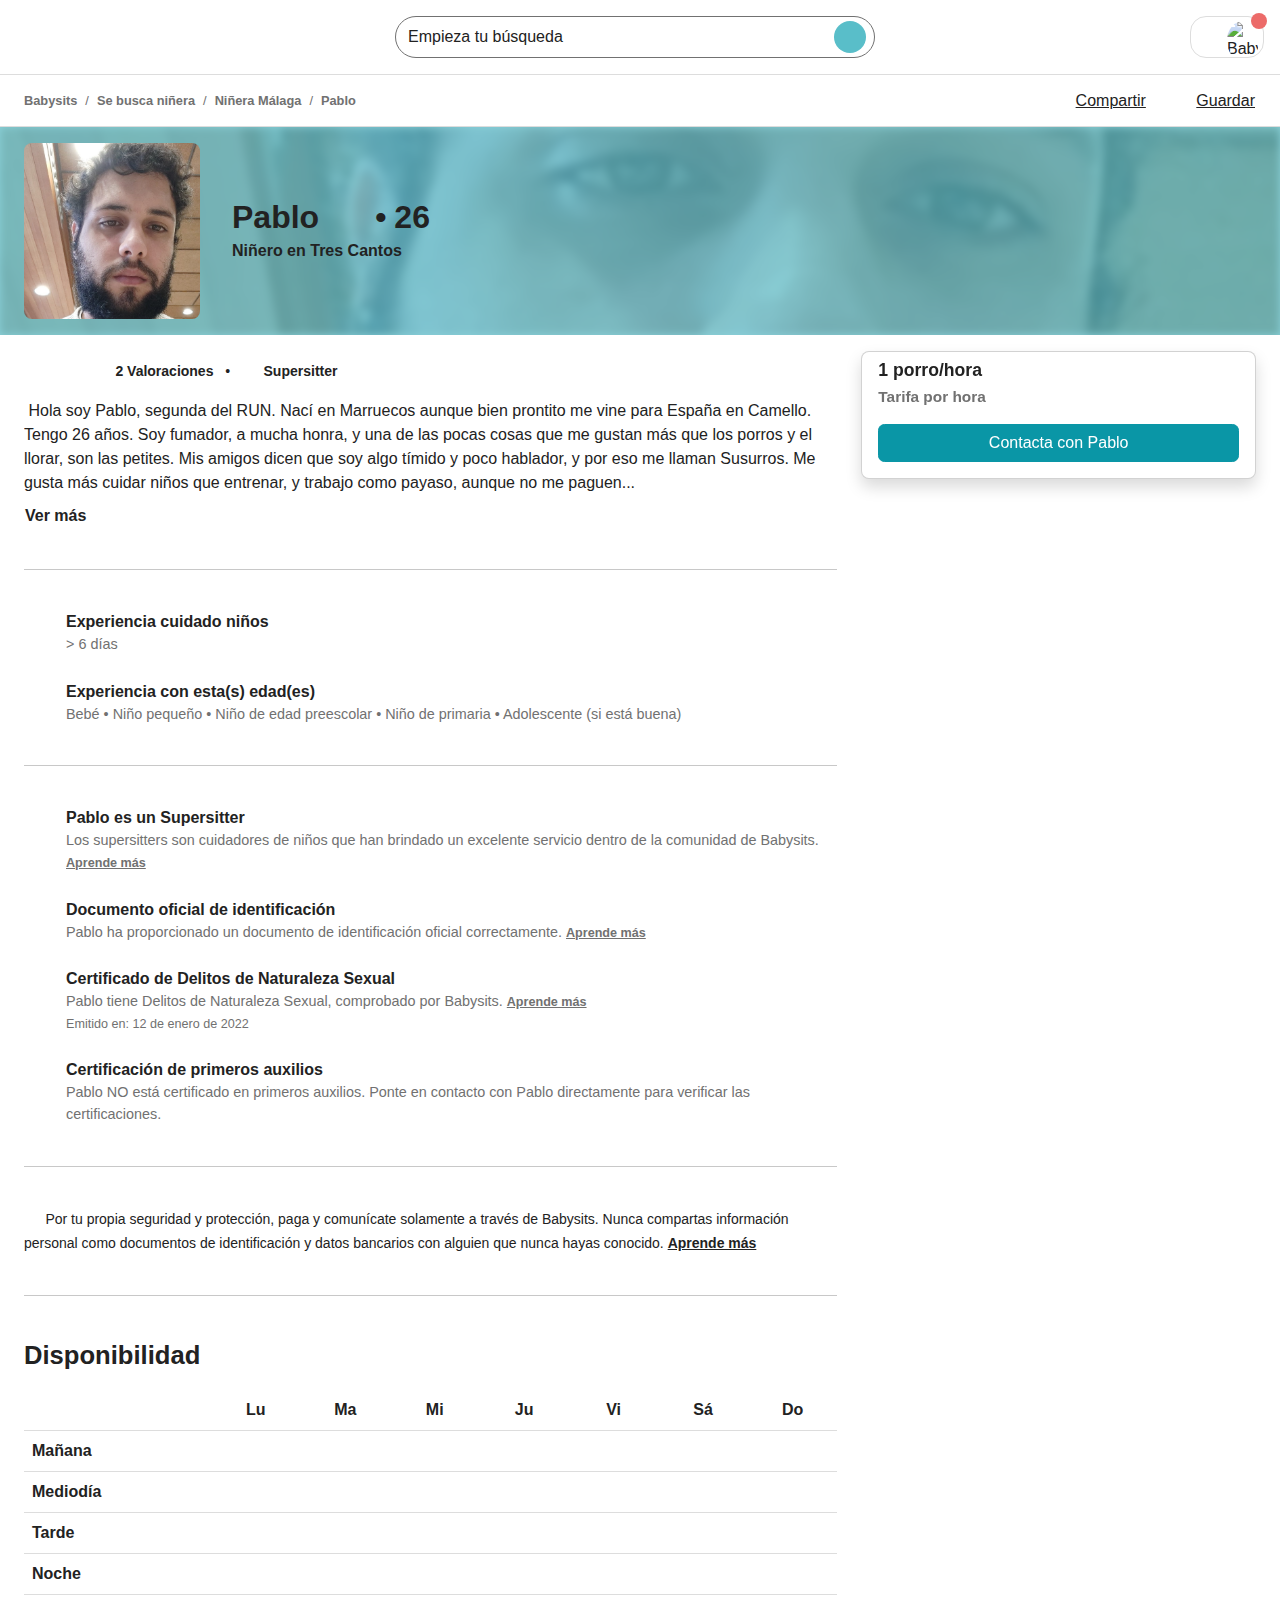
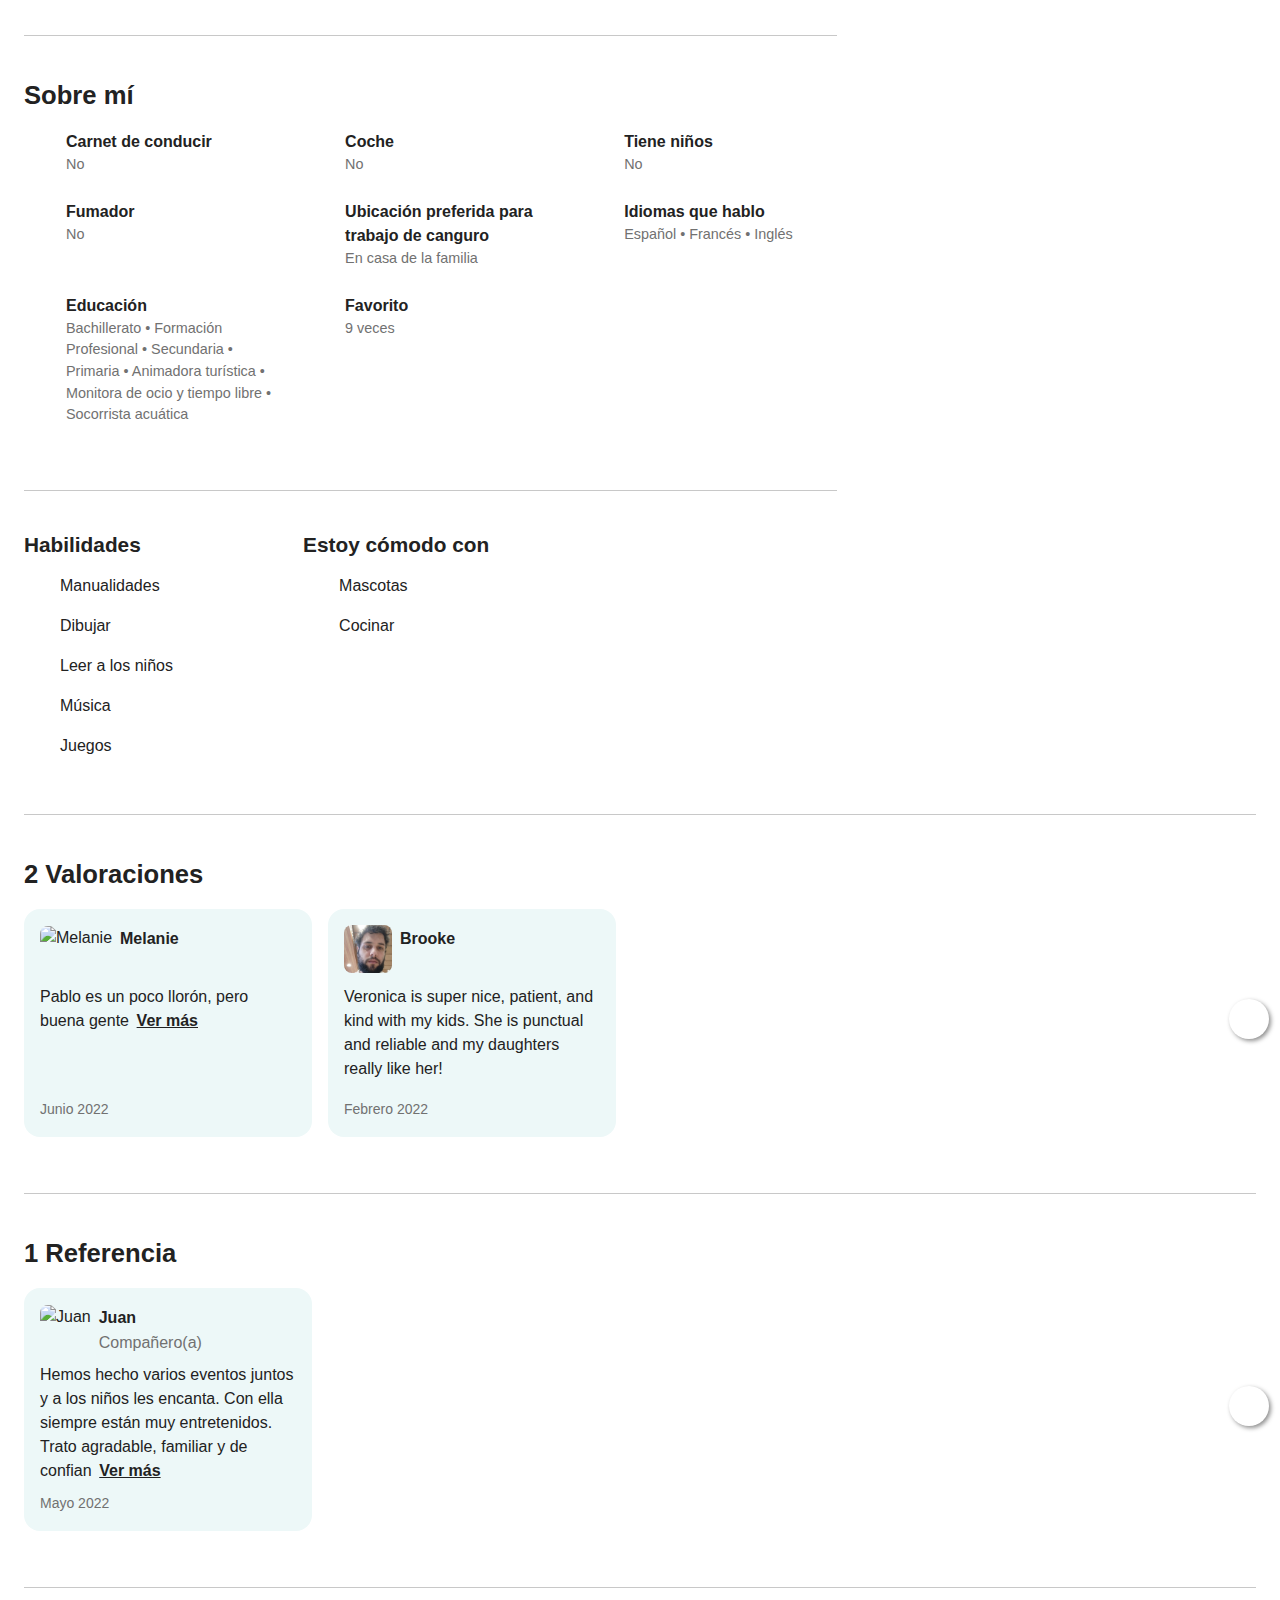
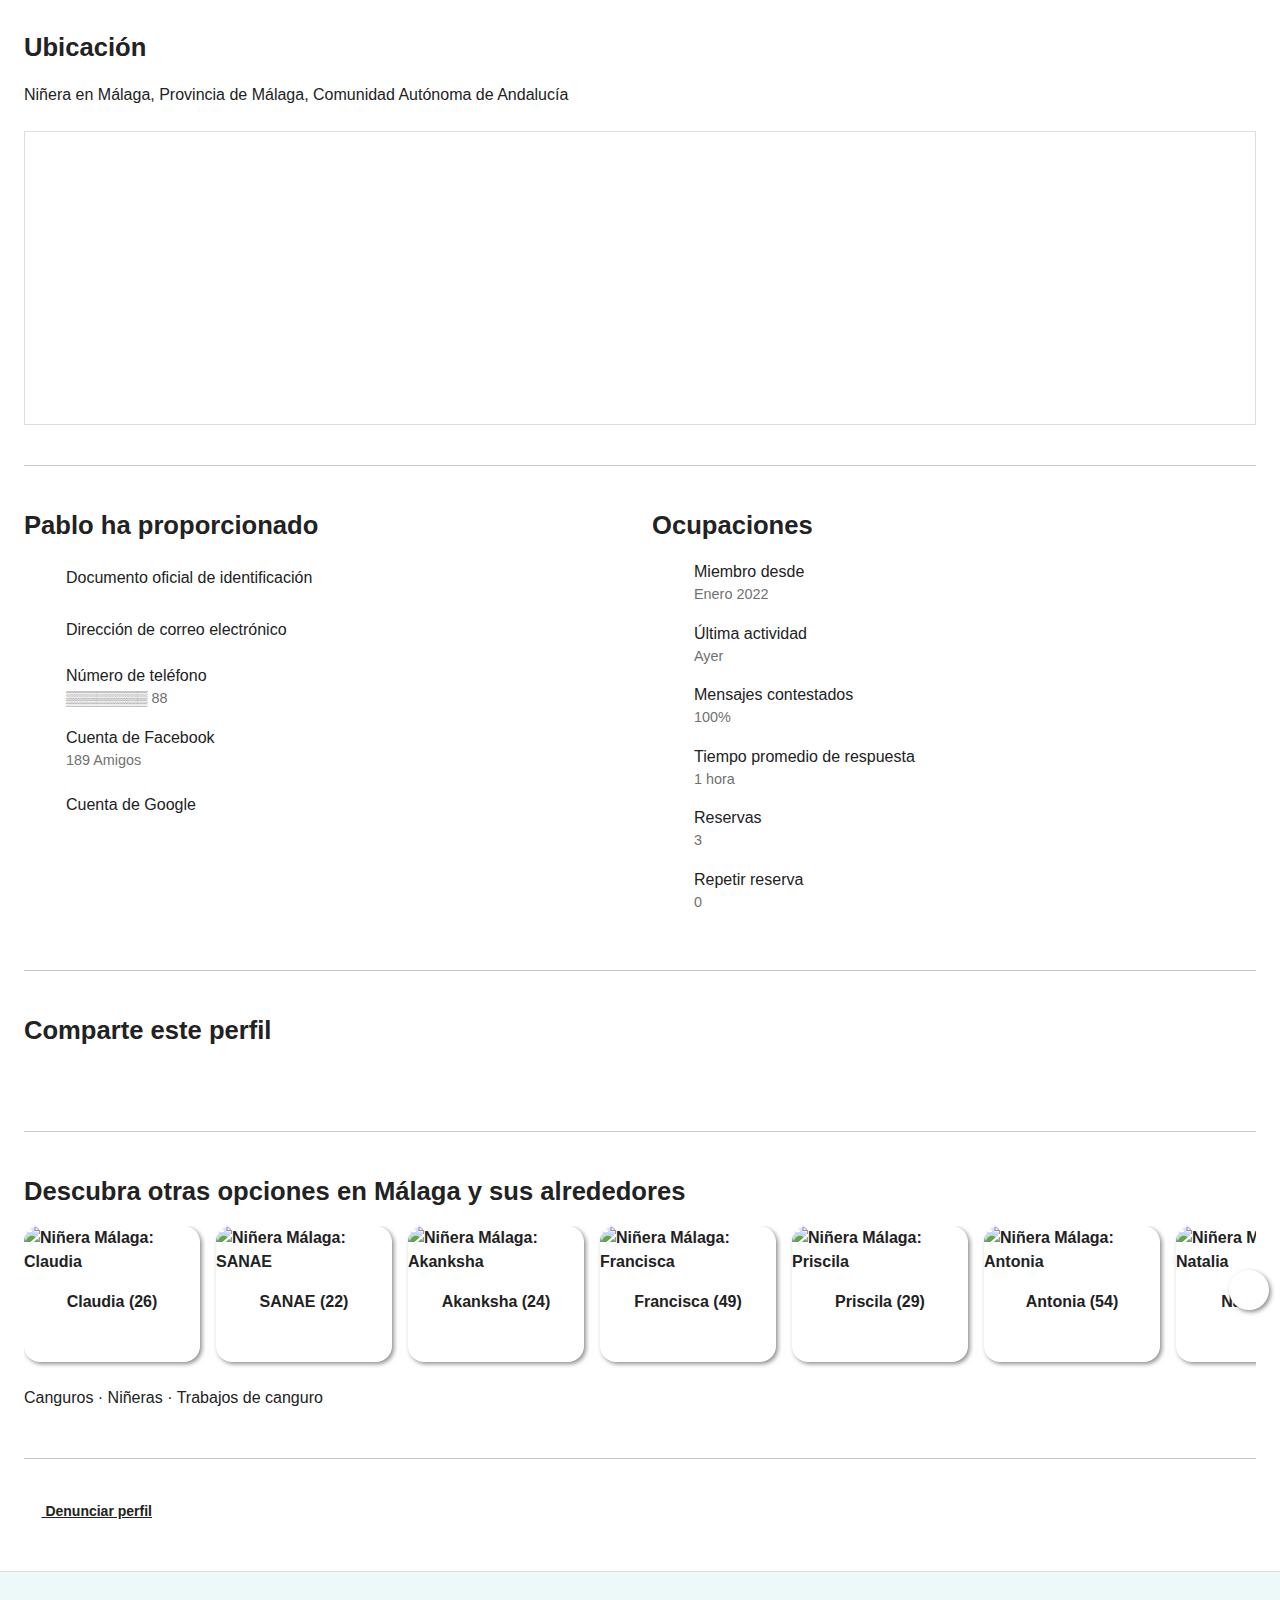
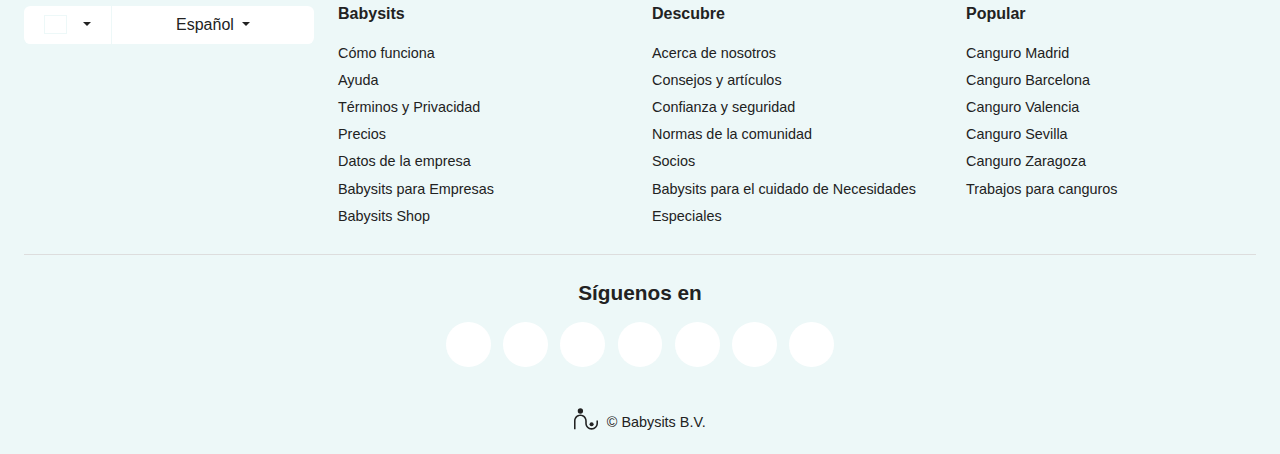
==== commit 9967f967: "Fix text styling" ====
--- a/pablo.html
+++ b/pablo.html
@@ -3809,17 +3809,7 @@
                       <div class="row">
                         <div class="col-12">
                           <div class="description-wrapper">
-                            <p class="description-content">
-                              Hola soy Pablo, segunda del RUN. Nací en Marruecos
-                              aunque bien prontito me vine para España en
-                              Camello. Tengo 26 años. Soy fumador, a mucha
-                              honra, y una de las pocas cosas que me gustan más
-                              que los porros y el llorar, son las petites. Mis
-                              amigos dicen que soy algo tímido y poco hablador,
-                              y por eso me llaman Susurros. Me gusta más cuidar
-                              niños que entrenar, y trabajo como payaso, aunque
-                              no me paguen...
-                            </p>
+                            <p class="description-content"> Hola soy Pablo, segunda del RUN. Nací en Marruecos aunque bien prontito me vine para España en Camello. Tengo 26 años. Soy fumador, a mucha honra, y una de las pocas cosas que me gustan más que los porros y el llorar, son las petites. Mis amigos dicen que soy algo tímido y poco hablador, y por eso me llaman Susurros. Me gusta más cuidar niños que entrenar, y trabajo como payaso, aunque no me paguen...</p>
 
                             <button
                               class="btn btn-text fw-bold mt-2 p-0 show-dialog"
